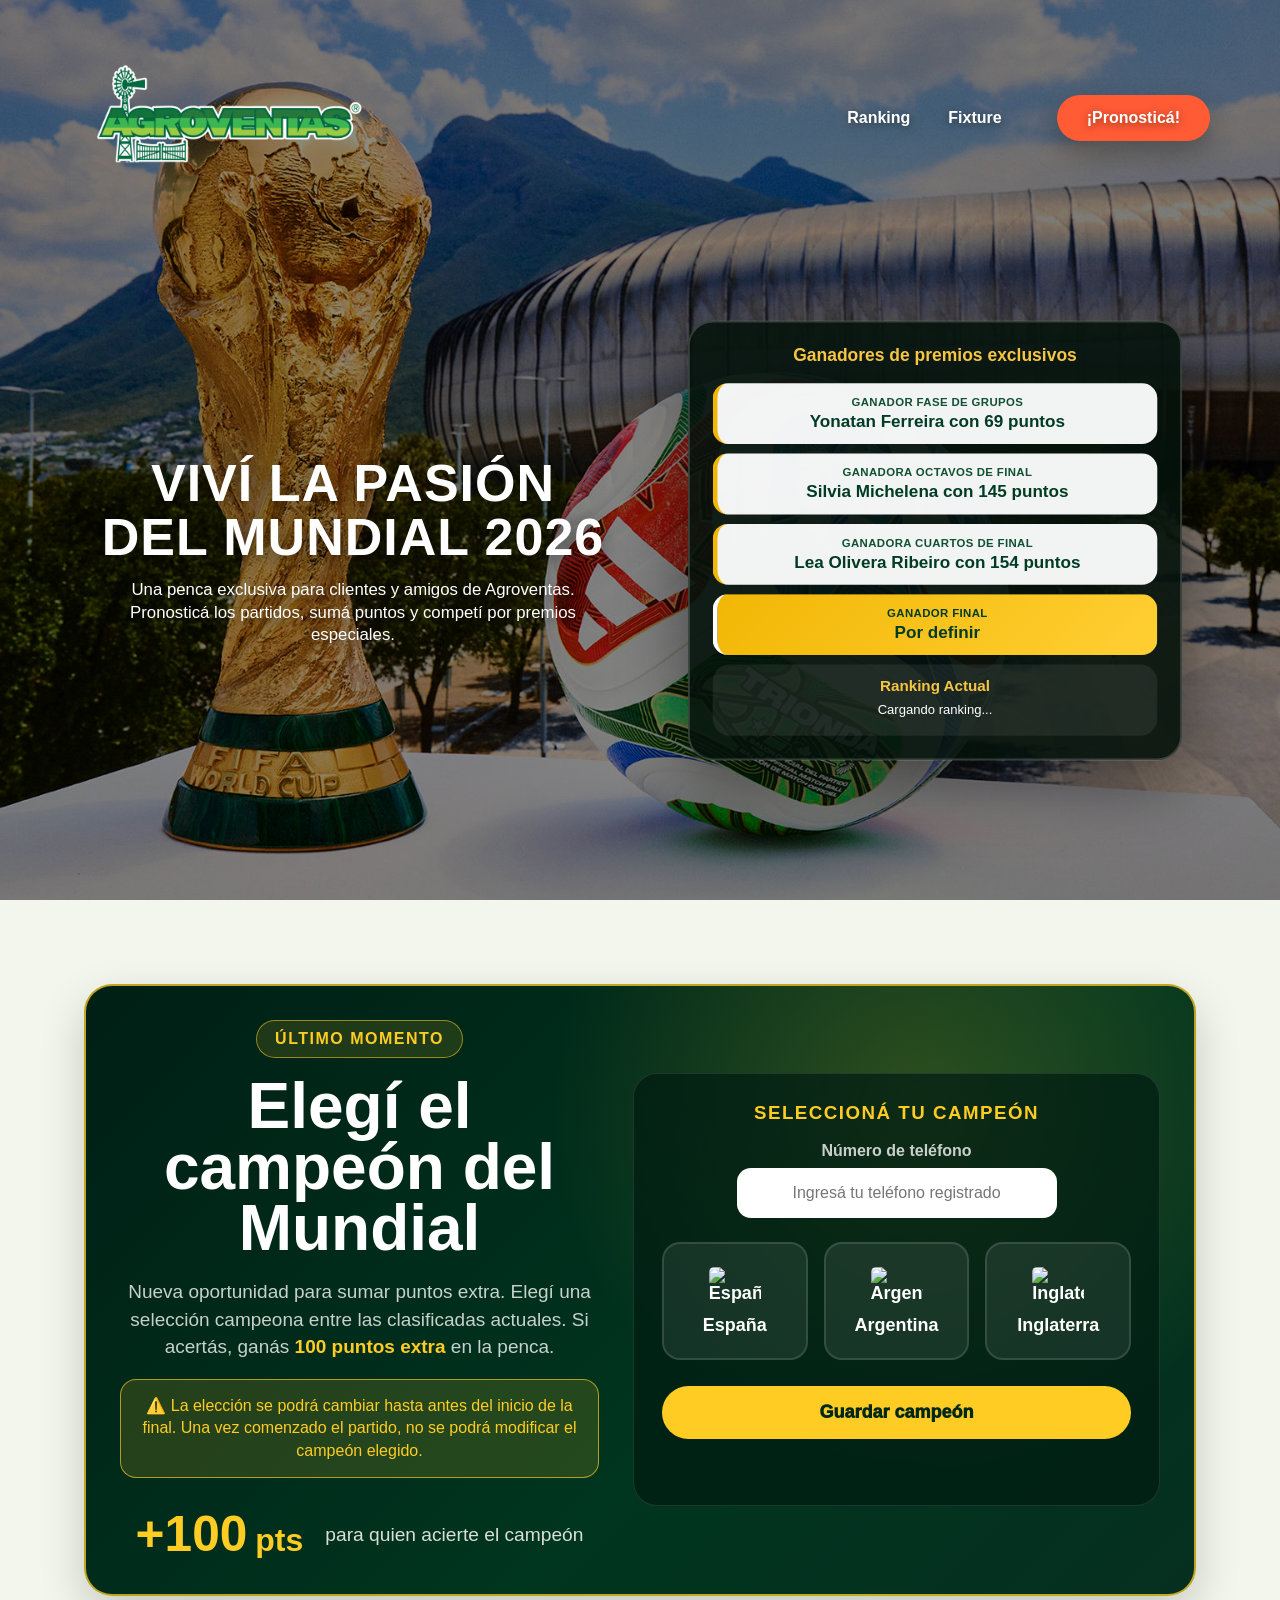
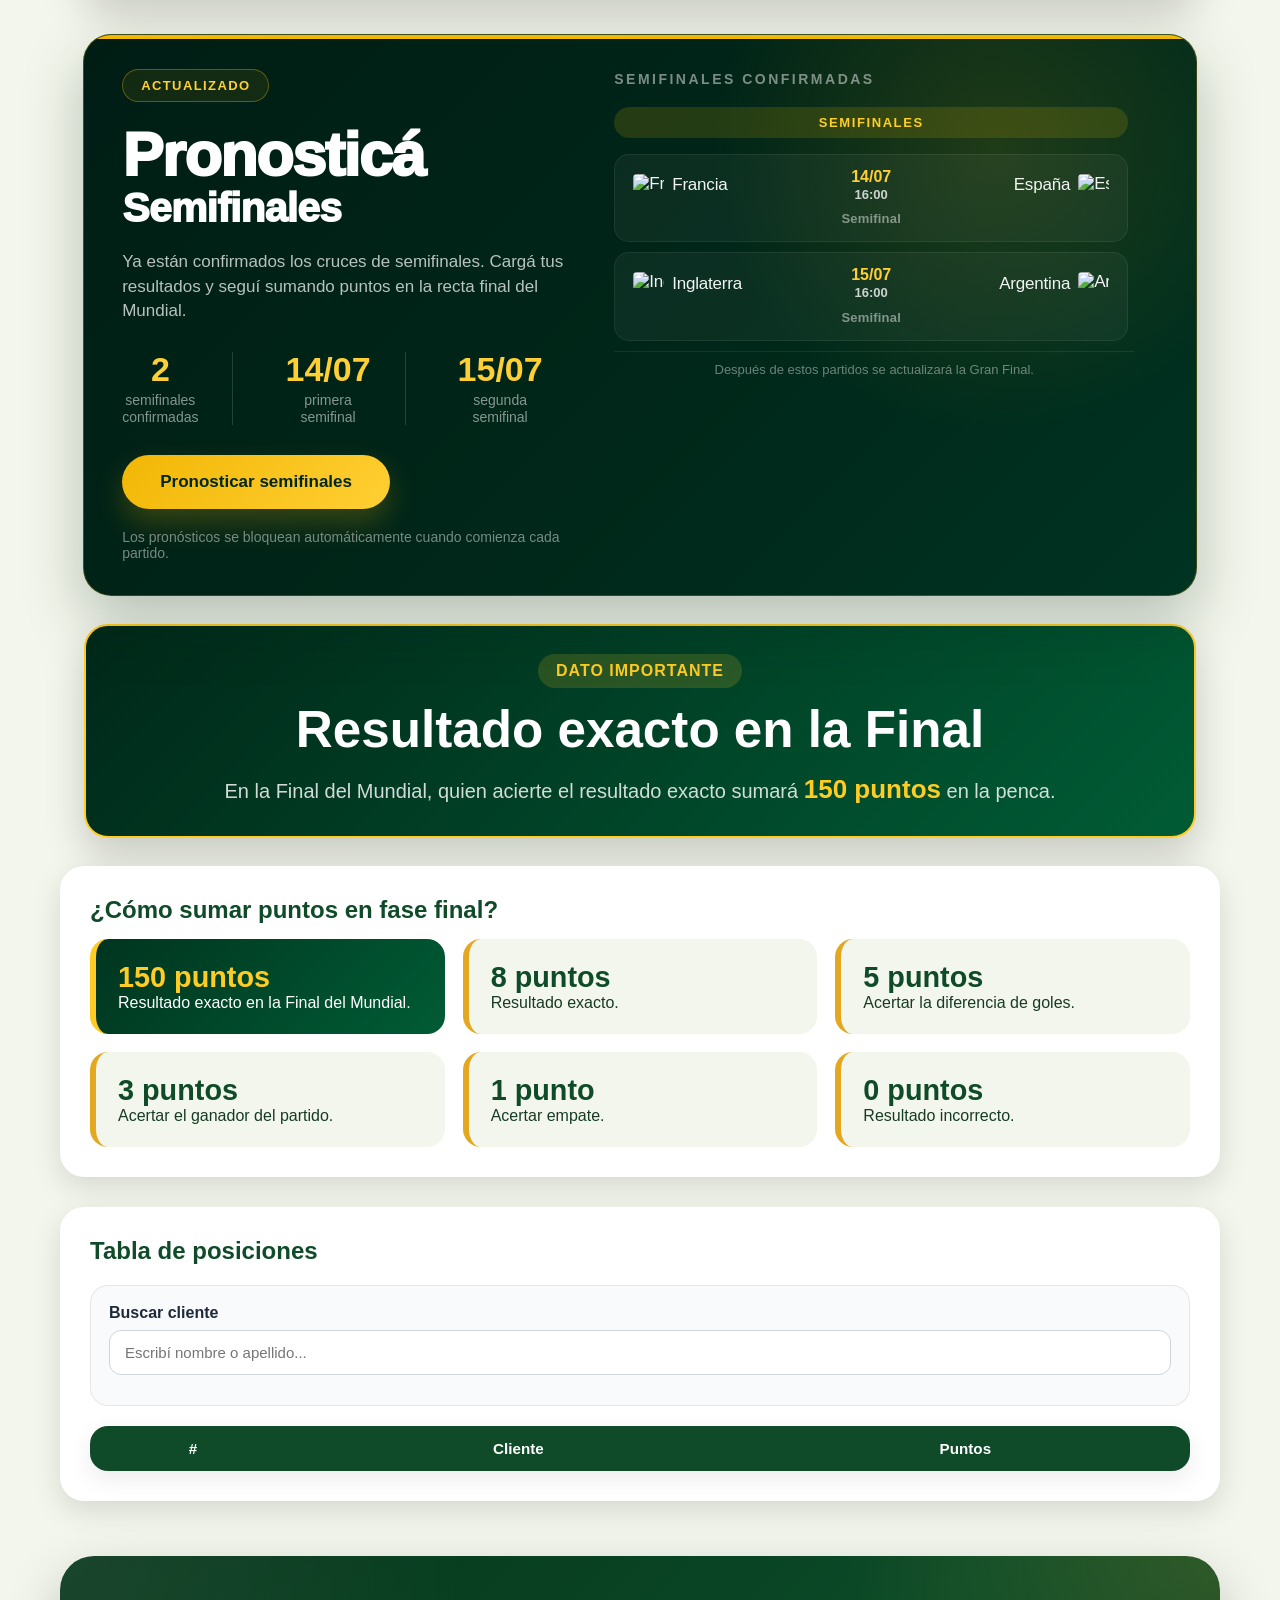
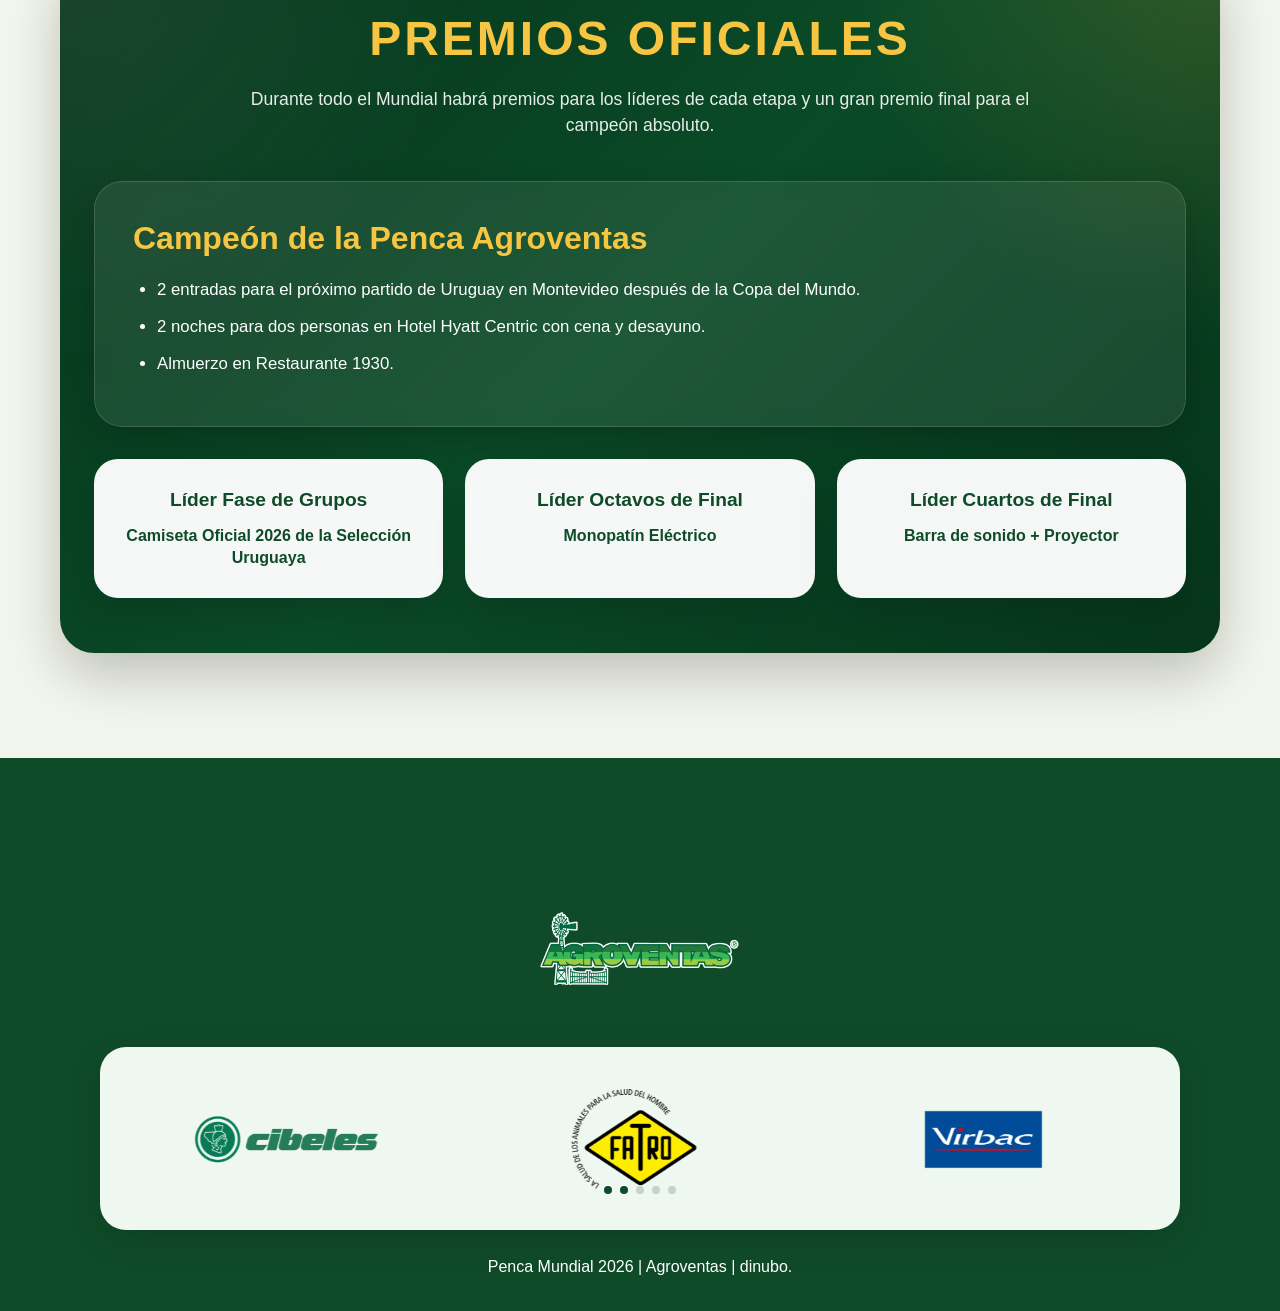
==== index.html @ f041f441 "150 resultado exacto final" ====
<!DOCTYPE html>
<html lang="es">
<head>
  <meta charset="UTF-8" />
  <meta name="viewport" content="width=device-width, initial-scale=1.0" />

  <title>Penca Mundial 2026 | Agroventas</title>

<link rel="stylesheet" href="styles.css?v=54" />

  <link
    rel="stylesheet"
    href="https://cdn.jsdelivr.net/npm/swiper@11/swiper-bundle.min.css"
  />
</head>

<body>

  <header class="header">

    <nav class="navbar">
      <img src="assets/logo.png" alt="Logo Agroventas" class="nav-logo">

      <button class="menu-icono" id="menuBtn" aria-label="Abrir menú">
        <span></span>
        <span></span>
        <span></span>
      </button>

   <ul class="nav-list" id="navList">
  <li><a href="#ranking">Ranking</a></li>
  <li><a href="fixture.html">Fixture</a></li>

  <li class="solo-mobile">
    <a href="fixture.html?filtro=semifinales">Pronosticá</a>
  </li>
</ul>

<a href="fixture.html?filtro=semifinales" class="btn-nav btn-nav-desktop">
  ¡Pronosticá!
</a>
    </nav>

    <section class="hero">

      <div class="hero-texto">

        <h1>Viví la pasión del Mundial 2026</h1>

        <p>
          Una penca exclusiva para clientes y amigos de Agroventas.
          Pronosticá los partidos, sumá puntos y competí por premios especiales.
        </p>

      </div>

      <div class="hero-visual">

        <div class="mockup-card premios-hero-card">

  <h3>Ganadores de premios exclusivos</h3>

  <div class="ganadores-lista">

    <div class="ganador-item">
      <span class="ganador-etapa">Ganador fase de grupos</span>
      <strong class="ganador-nombre">Yonatan Ferreira con 69 puntos</strong>
    </div>

    <div class="ganador-item">
      <span class="ganador-etapa">Ganadora octavos de final</span>
      <strong class="ganador-nombre">Silvia Michelena con 145 puntos</strong>
    </div>

    <div class="ganador-item">
      <span class="ganador-etapa">Ganadora cuartos de final</span>
      <strong class="ganador-nombre">Lea Olivera Ribeiro con 154 puntos</strong>
    </div>

    <div class="ganador-item ganador-final">
      <span class="ganador-etapa">GANADOR FINAL</span>
      <strong class="ganador-nombre">Por definir</strong>
    </div>




</div>
          <div class="mini-ranking">
            <h4>Ranking Actual</h4>

            <div id="rankingHero">
              <p>Cargando ranking...</p>
            </div>
          </div>

        </div>

      </div>

    </section>

  </header>

  <main>

<section class="aviso-campeon-mundial">

  <div class="campeon-card">

    <div class="campeon-info">

      <span class="campeon-tag">Último momento</span>

      <h2>Elegí el campeón del Mundial</h2>

      <p>
        Nueva oportunidad para sumar puntos extra. Elegí una selección campeona entre las clasificadas actuales.
        Si acertás, ganás <strong>100 puntos extra</strong> en la penca.
      </p>
        <div class="aviso-cierre-campeon">
         ⚠️ La elección se podrá cambiar hasta antes del inicio de la final.
        Una vez comenzado el partido, no se podrá modificar el campeón elegido.
        </div> 
      <div class="campeon-bonus">
  <div class="campeon-bonus-numero">
    <span class="bonus-valor">+100</span>
    <span class="bonus-unidad">pts</span>
  </div>

  <div class="campeon-bonus-texto">
    para quien acierte el campeón
  </div>
</div>

    </div>

    <div class="campeon-form-box">

      <h3>Seleccioná tu campeón</h3>

      <label for="campeonTelefono" class="campeon-label">
        Número de teléfono
      </label>

      <input
        type="text"
        id="campeonTelefono"
        class="campeon-input"
        placeholder="Ingresá tu teléfono registrado"
      >

   <div class="campeon-opciones">

  <label class="campeon-opcion">
    <input type="radio" name="campeonSeleccion" value="España">
    <span>
      <img src="https://flagcdn.com/w80/es.png" alt="España">
      España
    </span>
  </label>

  <label class="campeon-opcion">
    <input type="radio" name="campeonSeleccion" value="Argentina">
    <span>
      <img src="https://flagcdn.com/w80/ar.png" alt="Argentina">
      Argentina
    </span>
  </label>

  <label class="campeon-opcion">
    <input type="radio" name="campeonSeleccion" value="Inglaterra">
    <span>
      <img src="https://flagcdn.com/w80/gb-eng.png" alt="Inglaterra">
      Inglaterra
    </span>
  </label>

</div>

      <button id="guardarCampeon" class="btn-campeon">
        Guardar campeón
      </button>

      <p id="mensajeCampeon" class="mensaje-campeon"></p>

    </div>

  </div>

</section>

<section class="aviso-16avos aviso-eliminatoria-v3">

  <div class="aviso-v3-card">

    <div class="aviso-v3-left">

      <span class="aviso-v3-tag">Actualizado</span>

      <h2 class="titulo-16avos">
        <span class="titulo-pronostica">Pronosticá</span>
        <span class="titulo-fase">Semifinales</span>
      </h2>

      <p>
        Ya están confirmados los cruces de semifinales.
        Cargá tus resultados y seguí sumando puntos en la recta final del Mundial.
      </p>

      <div class="aviso-v3-stats stats-octavos">

        <div>
          <strong>2</strong>
          <span>semifinales confirmadas</span>
        </div>

        <div>
          <strong>14/07</strong>
          <span>primera semifinal</span>
        </div>

        <div>
          <strong>15/07</strong>
          <span>segunda semifinal</span>
        </div>

      </div>

      <div class="aviso-v3-accion">

        <a href="fixture.html?filtro=semifinales" class="btn-aviso-v3">
          Pronosticar semifinales
        </a>

        <span>
          Los pronósticos se bloquean automáticamente cuando comienza cada partido.
        </span>

      </div>

    </div>

    <div class="aviso-v3-right">

      <h3>Semifinales confirmadas</h3>

      <div class="v3-cruces">

        <div class="v3-separador-cruces">
          Semifinales
        </div>

        <div class="v3-cruce">

          <span>
            <img src="https://flagcdn.com/w40/fr.png" alt="Francia">
            Francia
          </span>

          <strong>
            14/07
            <small>16:00</small>
          </strong>

          <span class="v3-derecha">
            España
            <img src="https://flagcdn.com/w40/es.png" alt="España">
          </span>

          <small class="v3-sede">
            Semifinal
          </small>

        </div>

        <div class="v3-cruce">

          <span>
            <img src="https://flagcdn.com/w40/gb-eng.png" alt="Inglaterra">
            Inglaterra
          </span>

          <strong>
            15/07
            <small>16:00</small>
          </strong>

          <span class="v3-derecha">
            Argentina
            <img src="https://flagcdn.com/w40/ar.png" alt="Argentina">
          </span>

          <small class="v3-sede">
            Semifinal
          </small>

        </div>

      </div>

      <p class="v3-cruces-extra">
        Después de estos partidos se actualizará la Gran Final.
      </p>

    </div>

  </div>

</section>

<section class="aviso-final-150">

  <div class="aviso-final-150-card">

    <span>Dato importante</span>

    <h2>Resultado exacto en la Final</h2>

    <p>
      En la Final del Mundial, quien acierte el resultado exacto sumará
      <strong>150 puntos</strong> en la penca.
    </p>

  </div>

</section>

<section class="card reglas" id="puntos">

      <h2>¿Cómo sumar puntos en fase final?</h2>

      <div class="puntos-grid">

        <div class="punto-final-especial">
         <strong>150 puntos</strong>
         <p>Resultado exacto en la Final del Mundial.</p>
        </div>

        <div>
          <strong>8 puntos</strong>
          <p>Resultado exacto.</p>
        </div>

        <div>
          <strong>5 puntos</strong>
          <p>Acertar la diferencia de goles.</p>
        </div>

        <div>
          <strong>3 puntos</strong>
          <p>Acertar el ganador del partido.</p>
        </div>

        <div>
          <strong>1 punto</strong>
          <p>Acertar empate.</p>
        </div>

        <div>
          <strong>0 puntos</strong>
          <p>Resultado incorrecto.</p>
        </div>

      </div>

    </section>

    <section class="card" id="ranking">

      <h2>Tabla de posiciones</h2>

      <div class="buscador-ranking">

        <label for="buscadorClienteRanking">
          Buscar cliente
        </label>

        <input
          type="text"
          id="buscadorClienteRanking"
          placeholder="Escribí nombre o apellido..."
          autocomplete="off"
        />

        <div
          id="resultadoBuscadorRanking"
          class="resultado-busqueda-ranking"
        ></div>

      </div>

      <div class="tabla-scroll">

        <table>
          <thead>
            <tr>
              <th>#</th>
              <th>Cliente</th>
              <th>Puntos</th>
            </tr>
          </thead>

          <tbody id="tablaPosiciones"></tbody>
        </table>

      </div>

    </section>

    <section class="premios-section">

      <div class="premios-header">

        <span>PREMIOS OFICIALES</span>

        <p>
          Durante todo el Mundial habrá premios para los líderes de cada etapa
          y un gran premio final para el campeón absoluto.
        </p>

      </div>

      <div class="premio-principal">

        <h3>Campeón de la Penca Agroventas</h3>

        <ul>
          <li>
            2 entradas para el próximo partido de Uruguay en Montevideo después de la Copa del Mundo.
          </li>

          <li>
            2 noches para dos personas en Hotel Hyatt Centric con cena y desayuno.
          </li>

          <li>
            Almuerzo en Restaurante 1930.
          </li>
        </ul>

      </div>

      <div class="premios-grid">

        <div class="premio-card">
          <h4>Líder Fase de Grupos</h4>
          <p>Camiseta Oficial 2026 de la Selección Uruguaya</p>
        </div>

        <div class="premio-card">
          <h4>Líder Octavos de Final</h4>
          <p>Monopatín Eléctrico</p>
        </div>

        <div class="premio-card">
          <h4>Líder Cuartos de Final</h4>
          <p>Barra de sonido + Proyector</p>
        </div>

      </div>

    </section>

  </main>

  <footer>

    <img
      src="assets/logo.png"
      alt="Logo Agroventas"
      class="logo-footer"
    >

    <div class="sponsors-footer">

      <div class="swiper sponsorsSwiper">

        <div class="swiper-wrapper">

          <div class="swiper-slide">
            <img src="assets/calier.png" alt="Calier">
          </div>

          <div class="swiper-slide">
            <img src="assets/nuevo.cibeles.png" alt="Cibeles">
          </div>

          <div class="swiper-slide">
            <img src="assets/fatro.png" alt="Fatro">
          </div>

          <div class="swiper-slide">
            <img src="assets/virbac.png" alt="Virbac">
          </div>

          <div class="swiper-slide">
            <img src="assets/doralben.logo.png" alt="Doralben">
          </div>

        </div>

        <div class="swiper-pagination"></div>

      </div>

    </div>

    <p>
      Penca Mundial 2026 | Agroventas | dinubo.
    </p>

  </footer>

  <script>
    const menuBtn = document.getElementById("menuBtn");
    const navList = document.getElementById("navList");

    if (menuBtn && navList) {
      menuBtn.addEventListener("click", () => {
        navList.classList.toggle("activo");
      });

      navList.querySelectorAll("a").forEach((link) => {
        link.addEventListener("click", () => {
          navList.classList.remove("activo");
        });
      });
    }
  </script>

 <script type="module" src="./campeon.js?v=4"></script>

  <script type="module" src="./index.js?v=46"></script>

  <script>
    document.addEventListener("DOMContentLoaded", () => {
      const inputBuscador = document.getElementById("buscadorClienteRanking");
      const resultadoBusqueda = document.getElementById("resultadoBuscadorRanking");
      const tablaPosiciones = document.getElementById("tablaPosiciones");

      if (!inputBuscador || !resultadoBusqueda || !tablaPosiciones) return;

      function normalizarTexto(texto) {
        return texto
          .toString()
          .toLowerCase()
          .normalize("NFD")
          .replace(/[\u0300-\u036f]/g, "")
          .trim();
      }

      function obtenerClientesDesdeTabla() {
        const filas = tablaPosiciones.querySelectorAll("tr");

        return Array.from(filas)
          .map((fila) => {
            const celdas = fila.querySelectorAll("td");

            return {
              posicion: celdas[0]?.textContent.trim() || "",
              nombre: celdas[1]?.textContent.trim() || "",
              puntos: celdas[2]?.textContent.trim() || "0"
            };
          })
          .filter((cliente) => cliente.nombre !== "");
      }

      function buscarCliente() {
        const textoBuscado = normalizarTexto(inputBuscador.value);

        resultadoBusqueda.innerHTML = "";

        if (textoBuscado.length < 2) {
          return;
        }

        const clientes = obtenerClientesDesdeTabla();

        const resultados = clientes.filter((cliente) =>
          normalizarTexto(cliente.nombre).includes(textoBuscado)
        );

        if (resultados.length === 0) {
          resultadoBusqueda.innerHTML = `
            <p>No se encontró ningún cliente con ese nombre.</p>
          `;
          return;
        }

        resultadoBusqueda.innerHTML = resultados
          .slice(0, 6)
          .map((cliente) => `
            <div class="cliente-buscado-card">
              <div>
                <strong>${cliente.nombre}</strong>
                <span>Posición #${cliente.posicion}</span>
              </div>

              <div class="cliente-buscado-puntos">
                ${cliente.puntos} pts
              </div>
            </div>
          `)
          .join("");
      }

      inputBuscador.addEventListener("input", buscarCliente);

      const observadorTabla = new MutationObserver(() => {
        if (inputBuscador.value.trim() !== "") {
          buscarCliente();
        }
      });

      observadorTabla.observe(tablaPosiciones, {
        childList: true,
        subtree: true
      });
    });
  </script>

  <script src="https://cdn.jsdelivr.net/npm/swiper@11/swiper-bundle.min.js"></script>

  <script>
    new Swiper(".sponsorsSwiper", {
      loop: true,

      autoplay: {
        delay: 2500,
        disableOnInteraction: false,
      },

      pagination: {
        el: ".swiper-pagination",
        clickable: true,
      },

      breakpoints: {
        0: {
          slidesPerView: 1,
        },

        768: {
          slidesPerView: 3,
        }
      }
    });
  </script>

</body>
</html>
---- styles.css ----
* {
  margin: 0;
  padding: 0;
  box-sizing: border-box;
}

html {
  scroll-behavior: smooth;
}

body {
  font-family: Arial, sans-serif;
  background: #f3f6ec;
  color: #173b25;
}

.header {
  min-height: 100vh;
  background:
    linear-gradient(rgba(6, 45, 24, 0.82), rgba(6, 45, 24, 0.82)),
    url("https://images.unsplash.com/photo-1518091043644-c1d4457512c6?auto=format&fit=crop&w=1600&q=80");
  background-size: cover;
  background-position: center;
  color: white;
}

.navbar {
  width: 90%;
  max-width: 1200px;
  margin: auto;
  padding: 25px 0;
  display: flex;
  justify-content: space-between;
  align-items: center;
}

.nav-logo {
  width: 210px;
  background: white;
  padding: 10px 18px;
  border-radius: 16px;
}

.navbar ul {
  display: flex;
  gap: 25px;
  list-style: none;
}

.navbar a {
  color: white;
  text-decoration: none;
  font-weight: bold;
}

.navbar a:hover {
  color: #e3a81f;
}

.hero {
  min-height: 75vh;
  display: flex;
  align-items: center;
  justify-content: center;
  text-align: center;
  padding: 30px;
}

.hero-content {
  max-width: 850px;
}

.etiqueta {
  background: #e3a81f;
  color: #173b25;
  padding: 10px 22px;
  border-radius: 30px;
  font-weight: bold;
  display: inline-block;
  margin-bottom: 25px;
}

.hero h1 {
  font-size: 3.8rem;
  line-height: 1.1;
  margin-bottom: 20px;
}

.hero p {
  font-size: 1.3rem;
  margin-bottom: 35px;
}

.btn-principal,
.btn-secundario,
form button {
  background: #e3a81f;
  color: #173b25;
  border: none;
  padding: 15px 34px;
  border-radius: 35px;
  font-size: 1rem;
  font-weight: bold;
  cursor: pointer;
  text-decoration: none;
  transition: 0.3s;
}

.btn-principal:hover,
.btn-secundario:hover,
form button:hover {
  background: #f6c542;
  transform: translateY(-2px);
}

main {
  max-width: 1200px;
  margin: auto;
  padding: 50px 20px;
}

.info-grid {
  display: grid;
  grid-template-columns: repeat(3, 1fr);
  gap: 25px;
  margin-top: -110px;
  margin-bottom: 35px;
  position: relative;
  z-index: 2;
}

.info-grid article,
.card {
  background: white;
  border-radius: 24px;
  padding: 30px;
  box-shadow: 0 10px 30px rgba(0,0,0,0.12);
}

.info-grid h3,
.card h2 {
  color: #0f4b29;
  margin-bottom: 15px;
}

.card {
  margin-bottom: 30px;
}

.formulario {
  display: grid;
  grid-template-columns: repeat(2, 1fr);
  gap: 20px;
}

input,
select {
  width: 100%;
  padding: 16px;
  border: 1px solid #cbd7c2;
  border-radius: 14px;
  font-size: 1rem;
}

.cliente-fijo {
  background: white;
  color: #173b25;
  font-weight: normal;
}

.formulario button {
  grid-column: span 2;
}

.puntos-grid {
  display: grid;
  grid-template-columns: repeat(3, 1fr);
  gap: 18px;
}

.puntos-grid div {
  background: #f3f6ec;
  border-left: 6px solid #e3a81f;
  padding: 22px;
  border-radius: 18px;
}

.puntos-grid strong {
  font-size: 1.8rem;
  color: #0f4b29;
}

.aviso {
  margin-bottom: 15px;
  color: #5b6d58;
}

#participanteActivo {
  margin-bottom: 25px;
}

.fixture {
  display: grid;
  gap: 18px;
  margin-bottom: 25px;
}

.partido {
  display: grid;
  grid-template-columns: 1fr 90px 40px 90px 1fr;
  align-items: center;
  gap: 12px;
  background: #f8faf4;
  padding: 20px;
  border-radius: 18px;
  border: 1px solid #dce6d6;
}

.fecha {
  grid-column: 1 / -1;
  font-size: 0.9rem;
  font-weight: bold;
  color: #61705c;
}

.equipo-local {
  text-align: right;
  font-weight: bold;
}

.equipo-visitante {
  text-align: left;
  font-weight: bold;
}

.vs {
  text-align: center;
  font-weight: bold;
  color: #e3a81f;
}

.partido input {
  text-align: center;
}

table {
  width: 100%;
  border-collapse: collapse;
}

th {
  background: #0f4b29;
  color: white;
  padding: 16px;
}

td {
  padding: 16px;
  text-align: center;
  border-bottom: 1px solid #e1e8dc;
}

tbody tr:nth-child(even) {
  background: #f8faf4;
}

.premio {
  background: linear-gradient(135deg, #0f4b29, #236b3b);
  color: white;
  text-align: center;
  padding: 45px;
  border-radius: 28px;
  margin-bottom: 35px;
}

.premio h2 {
  font-size: 2rem;
  margin-bottom: 12px;
}

footer {
  background: #0f4b29;
  color: white;
  text-align: center;
  padding: 35px 20px;
}

.logo-footer {
  width: 240px;
  max-width: 90%;
  background: transparent;
  padding: 0;
  border-radius: 0;
  margin-bottom: 15px;

  filter:
    drop-shadow(0 0 6px rgba(255,255,255,0.9))
    drop-shadow(0 0 18px rgba(255,255,255,0.6));
}

@media (max-width: 850px) {
  .navbar {
    flex-direction: column;
    gap: 20px;
  }

  .navbar ul {
    flex-wrap: wrap;
    justify-content: center;
  }

  .hero h1 {
    font-size: 2.4rem;
  }

  .info-grid,
  .puntos-grid,
  .formulario {
    grid-template-columns: 1fr;
  }

  .formulario button {
    grid-column: span 1;
  }

  .info-grid {
    margin-top: -60px;
  }

  .partido {
    grid-template-columns: 1fr;
    text-align: center;
  }

  .equipo-local,
  .equipo-visitante {
    text-align: center;
  }
}

.header {
  min-height: 100vh;
  background:
    linear-gradient(rgba(5, 35, 25, 0.82), rgba(5, 35, 25, 0.82)),
    url("https://images.unsplash.com/photo-1574629810360-7efbbe195018?auto=format&fit=crop&w=1600&q=80");
  background-size: cover;
  background-position: center;
  color: white;
  overflow: hidden;
}

.navbar {
  width: 92%;
  max-width: 1300px;
  margin: auto;
  padding: 28px 0;
  display: flex;
  align-items: center;
  justify-content: space-between;
}

.nav-logo {
  width: 240px;
  background: transparent;
  padding: 0;
  border-radius: 0;
  filter:
    drop-shadow(0 0 6px rgba(255,255,255,0.9))
    drop-shadow(0 0 18px rgba(255,255,255,0.6));
}

.navbar ul {
  display: flex;
  gap: 28px;
  list-style: none;
}

.navbar a {
  color: white;
  text-decoration: none;
  font-weight: bold;
}

.btn-nav {
  background: #ff5b35;
  padding: 16px 28px;
  border-radius: 35px;
}

.hero {
  width: 92%;
  max-width: 1300px;
  margin: auto;
  min-height: 78vh;
  display: grid;
  grid-template-columns: 1fr 1fr;
  align-items: center;
  gap: 45px;
}

.hero-texto h1 {
  font-size: 4rem;
  line-height: 1.05;
  text-transform: uppercase;
  margin: 25px 0;
}

.hero-texto p {
  font-size: 1.35rem;
  max-width: 650px;
  line-height: 1.5;
}

.paises {
  font-weight: bold;
  font-size: 1.1rem;
}

.hero-botones {
  display: flex;
  gap: 20px;
  margin-top: 35px;
}

.btn-whatsapp {
  background: #20c463;
  color: white;
  padding: 15px 34px;
  border-radius: 35px;
  text-decoration: none;
  font-weight: bold;
}

.hero-visual {
  position: relative;
  display: flex;
  justify-content: center;
  align-items: center;
}

.mockup-card {
  width: 520px;
  max-width: 100%;
  background: rgba(10, 20, 15, 0.88);
  border: 2px solid rgba(255,255,255,0.2);
  border-radius: 28px;
  padding: 28px;
  box-shadow: 0 25px 60px rgba(0,0,0,0.45);
  animation: flotar 4s ease-in-out infinite;
}

.mockup-card h3 {
  color: #f6c542;
  margin-bottom: 20px;
  text-align: center;
}

.mini-partido {
  background: white;
  color: #173b25;
  padding: 16px;
  border-radius: 18px;
  margin-bottom: 14px;
  display: flex;
  justify-content: space-between;
  align-items: center;
}

.mini-ranking {
  margin-top: 20px;
  background: rgba(255,255,255,0.08);
  padding: 18px;
  border-radius: 18px;
}

.mini-ranking h4 {
  color: #f6c542;
  margin-bottom: 10px;
}

.vaca-futbol {
  position: absolute;
  right: -90px;
  bottom: 40px;

  display: flex;
  align-items: end;
  gap: 15px;

  animation: vacaMovimiento 5s ease-in-out infinite;

  z-index: 5;
}

.vaca-img {
  width: 170px;
  height: 170px;
  object-fit: cover;
  border-radius: 50%;
  border: 5px solid white;
  box-shadow: 0 15px 35px rgba(0,0,0,0.35);
}

.pelota {
  font-size: 3rem;
  animation: pelotaMovimiento 2.2s ease-in-out infinite;
}

@keyframes flotar {
  0%, 100% {
    transform: translateY(0);
  }

  50% {
    transform: translateY(-18px);
  }
}

@keyframes vacaMovimiento {
  0%, 100% {
    transform: translateX(0);
  }

  50% {
    transform: translateX(-18px);
  }
}

@keyframes pelotaMovimiento {
  0% {
    transform: translateY(0) rotate(0deg);
  }

  50% {
    transform: translateY(-28px) rotate(180deg);
  }

  100% {
    transform: translateY(0) rotate(360deg);
  }
}

@media (max-width: 900px) {
  .navbar {
    flex-direction: column;
    gap: 18px;
  }

  .navbar ul {
    flex-wrap: wrap;
    justify-content: center;
  }

  .btn-nav {
    display: none;
  }

  .hero {
    grid-template-columns: 1fr;
    text-align: center;
    padding-bottom: 80px;
  }

  .hero-texto h1 {
    font-size: 2.7rem;
  }

  .hero-botones {
    justify-content: center;
    flex-wrap: wrap;
  }

  .vaca-futbol {
  position: absolute;
  right: -10px;
  bottom: 40px;

  display: flex;
  align-items: end;
  gap: 15px;

  animation: vacaMovimiento 5s ease-in-out infinite;

  z-index: 5;
}
}

input:focus,
select:focus {
  outline: none;
  border-color: #e3a81f;

  box-shadow:
    0 0 0 4px rgba(227,168,31,0.15);
}
.equipo {
  display: flex;
  flex-direction: column;
  align-items: center;
  gap: 8px;
  font-size: 1rem;
}

.bandera {
  font-size: 2.7rem;
  line-height: 1;
}

.grupo-partido {
  grid-column: 1 / -1;
  text-align: right;
  font-size: 0.85rem;
  font-weight: bold;
  color: #0f4b29;
  border-top: 2px solid #e3a81f;
  padding-top: 10px;
}

.partido {
  border-left: none;
  border-bottom: 4px solid #e3a81f;
}

@media (max-width: 850px) {
  .grupo-partido {
    text-align: center;
  }

  .bandera {
    font-size: 3rem;
  }
}
.bandera-img {
  width: 70px;
  height: 48px;
  object-fit: cover;
  border-radius: 10px;
  box-shadow: 0 6px 14px rgba(0,0,0,0.18);
  background: white;
}

.mini-bandera {
  width: 28px;
  height: 20px;
  object-fit: cover;
  border-radius: 4px;
  margin-right: 6px;
  vertical-align: middle;
}
.mini-fecha {
  color: rgba(255,255,255,0.7);
  font-size: 0.9rem;
  margin-top: -6px;
  margin-bottom: 14px;
  text-align: center;
}

.mini-partido strong {
  color: #f6c542;
  font-size: 1.1rem;
}

.body-login {
  min-height: 100vh;

  display: flex;
  justify-content: center;
  align-items: flex-start;

  padding-top: 40px;

  background:
    linear-gradient(rgba(0,0,0,0.45),
    rgba(0,0,0,0.45)),
    url("assets/copaypelota.webp");

  background-size: cover;
  background-position: center;

  overflow-x: hidden;
}

.login-container {
  width: 100%;
  max-width: 520px;

  display: flex;
  flex-direction: column;
  align-items: center;

  gap: 20px;
}

.login-logo {
  width: 240px;

  margin-bottom: 10px;

  filter:
    drop-shadow(0 0 8px rgba(255,255,255,0.95))
    drop-shadow(0 0 20px rgba(255,255,255,0.75));
}

.login-box {
  width: 100%;

  background: rgba(255,255,255,0.96);

  padding: 40px;

  border-radius: 28px;

  box-shadow: 0 20px 50px rgba(0,0,0,0.25);

  backdrop-filter: blur(10px);
}

.login-box h1 {
  color: #0f4b29;

  margin-bottom: 25px;

  text-align: center;
}

.login-box form {
  display: flex;
  flex-direction: column;
  gap: 18px;
}

.login-box input {
  padding: 16px;

  border-radius: 14px;

  border:
    1px solid #cfd8c7;

  font-size: 1rem;
}

.login-box button {
  background: #e3a81f;

  color: #082d17;

  border: none;

  padding: 16px;

  border-radius: 14px;

  font-size: 1rem;
  font-weight: bold;

  cursor: pointer;

  transition: 0.3s;
}

.login-box button:hover {
  background: #f6c542;

  transform: translateY(-2px);
}

.login-link {
  margin-top: 20px;

  text-align: center;
}

.login-link a {
  color: #0f4b29;
  font-weight: bold;
}

.login-logo {
  width: 220px;

  display: block;

  margin: 0 auto 25px;

  filter:
    drop-shadow(0 0 12px rgba(255,255,255,0.9))
    drop-shadow(0 0 24px rgba(255,255,255,0.7));
}
.app-header {
  background-image:
    linear-gradient(
      rgba(0,0,0,0.55),
      rgba(0,0,0,0.55)
    ),
    url("assets/copa.mundo.jpg");

  background-size: cover;
  background-position: center 35%;
  background-repeat: no-repeat;

  background-color: #0f4b29;

  padding: 36px 50px;
  min-height: 240px;

  display: flex;
  justify-content: space-between;
  align-items: flex-start;

  border-bottom-left-radius: 28px;
  border-bottom-right-radius: 28px;

  box-shadow: 0 10px 30px rgba(0,0,0,0.18);
}

.app-logo {
  width: 180px;
}

.app-header nav {
  display: flex;
  gap: 20px;
}

.app-header nav a {
  color: white;
  font-weight: bold;
  text-decoration: none;
}

.app-main {
  max-width: 1200px;
  margin: auto;
  padding: 40px 20px;
}

.fixture-card {
  overflow: hidden;
}

.fixture-top {
  display: flex;
  justify-content: space-between;
  align-items: center;
  gap: 25px;
  margin-bottom: 25px;
}

.filtros-fixture {
  display: flex;
  gap: 12px;
  overflow-x: auto;
  padding: 10px 0 18px;
  margin-bottom: 8px;
  scrollbar-width: thin;
}

.filtro-btn {
  flex: 0 0 auto;
  border: 2px solid #0f4b29;
  background: white;
  color: #0f4b29;
  padding: 10px 18px;
  border-radius: 999px;
  font-weight: bold;
  cursor: pointer;
  transition: 0.3s;
}

.filtro-btn:hover,
.filtro-btn.activo {
  background: #0f4b29;
  color: white;
}

.contador-partidos {
  color: #5b6d58;
  font-weight: bold;
  margin-bottom: 18px;
}

@media (max-width: 850px) {
  .app-header {
    padding: 16px;
    flex-direction: column;
    gap: 14px;
  }

 .app-logo {
  width: 160px;
}

@media (max-width: 768px) {

  .app-logo {
    width: 170px;

    max-width: 85%;

    margin-top: 12px;

    filter:
      drop-shadow(0 4px 12px rgba(0,0,0,0.45));
  }

}

  .app-header nav {
    width: 100%;
    justify-content: center;
    flex-wrap: wrap;
    gap: 14px;
  }

  .app-main {
    padding: 25px 12px;
  }

  .card,
  .fixture-card {
    padding: 22px 16px;
    border-radius: 22px;
  }

  .fixture-top {
    flex-direction: column;
    align-items: stretch;
  }

  .fixture-top h1 {
    font-size: 1.8rem;
  }

  .fixture-top .btn-secundario {
    width: 100%;
    text-align: center;
  }

  .filtros-fixture {
    gap: 10px;
    padding-bottom: 14px;
  }

  .filtro-btn {
    padding: 9px 15px;
    font-size: 0.9rem;
  }

  .partido {
    padding: 18px 14px;
  }

  .bandera-img {
    width: 62px;
    height: 42px;
  }

  .grupo-partido {
    font-size: 0.8rem;
  }
}
/* AJUSTE PORTADA DESKTOP */
.header {
  min-height: 100vh;
}

.navbar {
  padding: 18px 0;
}

.nav-logo {
  width: 210px;
}

.hero {
  min-height: calc(100vh - 120px);
  align-items: center;
  padding-top: 0;
  padding-bottom: 40px;
}

.hero-texto h1 {
  font-size: 3.5rem;
  margin: 18px 0;
}

.hero-texto p {
  font-size: 1.2rem;
  margin-bottom: 25px;
}

.mockup-card {
  transform: scale(0.95);
}

/* AJUSTE MOBILE */
@media (max-width: 850px) {
  .header {
    min-height: auto;
  }

  .navbar {
     width: 100%;
     display: flex;
     justify-content: space-between;
     align-items: flex-start;
     padding: 18px 60px 0;
     position: relative;
     z-index: 2;
}  

  .nav-logo {
  width: 260px;
  filter: drop-shadow(0 0 14px rgba(255,255,255,0.9));
  margin-top: -10px;
}

  .navbar ul {
    gap: 14px;
    font-size: 0.9rem;
  }

  .hero {
  width: 100%;
  min-height: calc(100vh - 80px);
  display: flex;
  justify-content: space-between;
  align-items: center;
  padding: 10px 70px 30px;
  gap: 50px;
  position: relative;
  z-index: 2;
}

  .hero-texto h1 {
    font-size: 2.2rem;
    line-height: 1.1;
    margin: 12px 0;
  }

  .hero-texto p {
    font-size: 1rem;
    line-height: 1.4;
    margin-bottom: 18px;
  }

  .hero-botones {
    margin-top: 20px;
    gap: 12px;
  }

  .btn-principal,
  .btn-whatsapp {
    padding: 12px 22px;
    font-size: 0.9rem;
  }

  .mockup-card {
    width: 100%;
    transform: scale(1);
    padding: 20px;
  }

  .mockup-card h3 {
    font-size: 1.1rem;
  }

  .mini-partido {
    padding: 12px;
    font-size: 0.9rem;
  }

  .mini-fecha {
    font-size: 0.8rem;
  }

  .vaca-futbol {
    margin-top: 15px;
  }

  .vaca-img {
    width: 130px;
    height: 130px;
  }

  .pelota {
    font-size: 2.3rem;
  }

  .info-grid {
    margin-top: -25px;
  }
}
.hero-texto {
  margin-top: -70px;
}
.mockup-card {
  margin-top: -50px;
}
@media (max-width: 850px) {

  .navbar {
    padding: 15px 20px 0;
    align-items: center;
  }

  .nav-logo {
    width: 180px;
    margin-top: 0;
  }

  .hero {
    padding: 10px 20px 40px;
    flex-direction: column;
    justify-content: center;
    gap: 25px;
  }

  .hero-texto {
    margin-top: 0;
    text-align: center;
  }

  .hero-texto h1 {
    font-size: 2.5rem;
  }

  .mockup-card {
    margin-top: 0;
    width: 100%;
  }

  .navbar ul {
    gap: 14px;
    font-size: 0.9rem;
  }
}
/* ============================= */
/* AJUSTE FINAL PORTADA AGROVENTAS */
/* ============================= */

.header .navbar {
  width: 100% !important;
  max-width: none !important;
  padding: 18px 70px 0 !important;
  margin: 0 !important;
  align-items: flex-start !important;
}

.header .nav-logo {
  width: 280px !important;
  margin-top: -8px !important;
  background: transparent !important;
  padding: 0 !important;
  border-radius: 0 !important;
  filter:
    drop-shadow(0 0 10px rgba(255,255,255,0.95))
    drop-shadow(0 0 22px rgba(255,255,255,0.65)) !important;
}

.header .hero {
  width: 100% !important;
  max-width: none !important;
  min-height: calc(100vh - 90px) !important;
  padding: 0 80px 25px !important;
  margin: 0 !important;
  align-items: center !important;
  gap: 55px !important;
}

.header .hero-texto {
  margin-top: -95px !important;
}

.header .hero-visual {
  margin-top: -75px !important;
}

.header .mockup-card {
  margin-top: 0 !important;
}

.header .hero-texto h1 {
  font-size: 3.7rem !important;
  line-height: 1.05 !important;
  margin-bottom: 18px !important;
}

.header .hero-texto p {
  font-size: 1.2rem !important;
  margin-bottom: 22px !important;
}

.header .hero-botones {
  margin-top: 24px !important;
}

/* MOBILE */
@media (max-width: 850px) {
  .header .navbar {
    padding: 14px 18px 0 !important;
    flex-direction: column !important;
    align-items: center !important;
    gap: 12px !important;
  }

  .header .nav-logo {
    width: 190px !important;
    margin-top: 0 !important;
  }

  .header .hero {
    min-height: auto !important;
    padding: 15px 16px 45px !important;
    flex-direction: column !important;
    gap: 25px !important;
  }

  .header .hero-texto {
    margin-top: 0 !important;
    text-align: center !important;
  }

  .header .hero-visual {
    margin-top: 0 !important;
  }

  .header .hero-texto h1 {
    font-size: 2.35rem !important;
  }

  .header .hero-texto p {
    font-size: 1rem !important;
  }

  .header .mockup-card {
    width: 100% !important;
    padding: 20px !important;
  }
}
/* ========================================= */
/* PORTADA FINAL AGROVENTAS - HERO PREMIUM */
/* ========================================= */

.header {
  min-height: 100vh !important;
  background: url("assets/copaypelota.webp") !important;
  background-size: cover !important;
  background-position: center !important;
  overflow: hidden !important;
}

/* NAV GENERAL */
.header .navbar {
  width: 100% !important;
  max-width: none !important;

  display: grid !important;
  grid-template-columns: 1fr auto auto !important;
  align-items: center !important;

  padding: 35px 80px 0 !important;
  margin: 0 !important;

  transform: translateY(-140px) !important;

  position: relative !important;
  z-index: 20 !important;
}

/* LOGO */
.header .nav-logo {
  width: 420px !important;
  max-width: 100% !important;

  background: transparent !important;
  padding: 0 !important;
  border-radius: 0 !important;
  margin: 0 !important;

  transform: translateY(-10px) !important;

  filter:
    drop-shadow(0 0 8px rgba(255,255,255,0.95))
    drop-shadow(0 0 20px rgba(255,255,255,0.75)) !important;
}

/* MENU */
.header .navbar ul {
  display: flex !important;
  gap: 45px !important;
  list-style: none !important;

  margin: 0 70px 0 0 !important;
  padding: 0 !important;

  transform: translateY(-10px) !important;
}

.header .navbar ul li a,
.header .navbar a {
  color: #ffffff !important;
  text-decoration: none !important;
  font-size: 1.15rem !important;
  font-weight: 800 !important;
  text-shadow: 0 2px 8px rgba(0,0,0,0.45) !important;
}

.header .navbar ul li a:hover {
  color: #f6c542 !important;
}

/* BOTÓN PARTICIPÁ */
.header .btn-nav {
  background: #ff5b35 !important;
  color: #ffffff !important;

  padding: 18px 38px !important;
  border-radius: 999px !important;

  font-size: 1.15rem !important;
  font-weight: 800 !important;
  text-decoration: none !important;

  transform: translateY(-10px) !important;

  box-shadow: 0 12px 28px rgba(0,0,0,0.28) !important;
}

/* BOTÓN PARTICIPÁ */
.header .btn-nav {
  background: #ff5b35 !important;
  color: #ffffff !important;

  padding: 18px 38px !important;
  border-radius: 999px !important;

  font-size: 1.15rem !important;
  font-weight: 800 !important;
  text-decoration: none !important;

  box-shadow: 0 12px 28px rgba(0,0,0,0.28) !important;
}

/* HERO */
.header .hero {
  width: 100% !important;
  max-width: none !important;

  min-height: calc(100vh - 120px) !important;

  display: grid !important;
  grid-template-columns: 1fr 1fr !important;
  align-items: center !important;

  padding: 0 90px 25px !important;
  margin: -75px 0 0 0 !important;

  gap: 70px !important;
  position: relative !important;
  z-index: 2 !important;
}

/* TEXTO IZQUIERDA */
.header .hero-texto {
  max-width: 720px !important;
  text-align: center !important;
  margin: 0 0 0 40px !important;
  transform: translateY(-45px) !important;
}

.header .hero-texto h1 {
  font-size: 4.25rem !important;
  line-height: 1.08 !important;
  letter-spacing: 1px !important;
  margin: 0 0 24px !important;

  color: #ffffff !important;
  text-transform: uppercase !important;
  text-shadow: 0 4px 18px rgba(0,0,0,0.45) !important;
}

.header .hero-texto p {
  font-size: 1.25rem !important;
  line-height: 1.45 !important;
  max-width: 690px !important;

  color: #ffffff !important;
  margin: 0 auto 30px !important;
  text-shadow: 0 3px 12px rgba(0,0,0,0.45) !important;
}

.header .hero-botones {
  display: flex !important;
  justify-content: center !important;
  gap: 28px !important;
  margin-top: 22px !important;
}

.header .btn-principal,
.header .btn-whatsapp {
  min-width: 210px !important;
  padding: 16px 28px !important;
  border-radius: 999px !important;

  font-size: 1rem !important;
  font-weight: 800 !important;
  text-align: center !important;
}

/* MOCKUP DERECHA */
.header .hero-visual {
  position: relative !important;
  display: flex !important;
  justify-content: center !important;
  align-items: center !important;

  margin-top: 0 !important;
  transform: translateY(-165px) !important;
}

.header .mockup-card {
  width: 620px !important;
  max-width: 100% !important;

  background: rgba(5, 18, 12, 0.90) !important;
  border: 2px solid rgba(255,255,255,0.18) !important;
  border-radius: 32px !important;

  padding: 34px !important;

  box-shadow: 0 25px 70px rgba(0,0,0,0.45) !important;

  animation: flotar 4s ease-in-out infinite !important;
}

.header .mockup-card h3 {
  font-size: 1.35rem !important;
  color: #f6c542 !important;
  margin-bottom: 26px !important;
  text-align: center !important;
}

.header .mini-partido {
  min-height: 58px !important;

  background: #ffffff !important;
  color: #12351f !important;

  padding: 14px 18px !important;
  border-radius: 18px !important;
  margin-bottom: 12px !important;

  display: flex !important;
  justify-content: space-between !important;
  align-items: center !important;

  font-size: 1rem !important;
}

.header .mini-partido strong {
  color: #f3b51d !important;
  font-size: 1.15rem !important;
}

.header .mini-fecha {
  color: rgba(255,255,255,0.70) !important;
  font-size: 0.95rem !important;
  margin: 8px 0 18px !important;
  text-align: center !important;
}

.header .mini-ranking {
  margin-top: 18px !important;
  background: rgba(255,255,255,0.07) !important;
  padding: 22px 32px !important;
  border-radius: 22px !important;
}

.header .mini-ranking h4 {
  color: #f6c542 !important;
  text-align: center !important;
  margin-bottom: 16px !important;
  font-size: 1.15rem !important;
}

.header .mini-ranking p {
  color: white !important;
  font-size: 1rem !important;
  margin: 10px 0 !important;
}

/* VACA + PELOTA */
.header .vaca-futbol {
  position: absolute !important;
  right: -28px !important;
  bottom: -28px !important;

  display: flex !important;
  align-items: flex-end !important;
  gap: 12px !important;

  z-index: 6 !important;
  animation: vacaMovimiento 5s ease-in-out infinite !important;
}

.header .vaca-img {
  width: 155px !important;
  height: 155px !important;

  object-fit: cover !important;
  border-radius: 50% !important;
  border: 5px solid white !important;

  box-shadow: 0 18px 38px rgba(0,0,0,0.45) !important;
}

.header .pelota {
  font-size: 2.8rem !important;
}

/* ===================== */
/* MOBILE PREMIUM */
/* ===================== */

@media (max-width: 850px) {
  .header {
    min-height: auto !important;
  }

  .header .navbar {
    display: flex !important;
    flex-direction: column !important;
    align-items: center !important;

    padding: 22px 16px 0 !important;
    gap: 16px !important;
  }

  .header .nav-logo {
    width: 250px !important;
  }

  .header .navbar ul {
    order: 2 !important;

    width: 100% !important;
    justify-content: center !important;
    flex-wrap: wrap !important;

    gap: 16px !important;
    margin: 0 !important;
  }

  .header .navbar ul li a,
  .header .navbar a {
    font-size: 0.95rem !important;
  }

  .header .btn-nav {
    order: 3 !important;
    padding: 13px 28px !important;
    font-size: 0.95rem !important;
  }

  .header .hero {
    display: flex !important;
    flex-direction: column !important;

    min-height: auto !important;

    padding: 30px 18px 60px !important;
    gap: 32px !important;
  }

  .header .hero-texto {
    order: 1 !important;
    margin: 0 !important;
    text-align: center !important;
  }

  .header .hero-texto h1 {
    font-size: 2.55rem !important;
    line-height: 1.08 !important;
    margin-bottom: 18px !important;
  }

  .header .hero-texto p {
    font-size: 1rem !important;
    line-height: 1.45 !important;
    margin-bottom: 22px !important;
  }

  .header .hero-botones {
    flex-direction: column !important;
    gap: 14px !important;
    align-items: center !important;
  }

  .header .btn-principal,
  .header .btn-whatsapp {
    width: 100% !important;
    max-width: 310px !important;
  }

  .header .hero-visual {
    order: 2 !important;
    width: 100% !important;
    margin-top: 0 !important;
  }

  .header .mockup-card {
    width: 100% !important;
    padding: 22px !important;
    border-radius: 24px !important;
  }

  .header .mini-partido {
    font-size: 0.9rem !important;
    padding: 12px !important;
  }

  .header .mini-bandera {
    width: 24px !important;
    height: 18px !important;
  }

  .header .vaca-futbol {
    right: -4px !important;
    bottom: -35px !important;
  }

  .header .vaca-img {
    width: 105px !important;
    height: 105px !important;
  }

  .header .pelota {
    font-size: 2rem !important;
  }
}

/* =============================== */
/* DESKTOP HERO COMPACTO FINAL */
/* =============================== */

@media (min-width: 851px) {
  .header {
    height: 100vh !important;
    min-height: 100vh !important;
    overflow: hidden !important;
  }

  .header .navbar {
    padding: 18px 70px 0 !important;
    transform: none !important;
  }

  .header .nav-logo {
    width: 320px !important;
    transform: translateY(-8px) !important;
  }

  .header .navbar ul {
    gap: 38px !important;
    margin: 0 55px 0 0 !important;
    transform: translateY(-8px) !important;
  }

  .header .navbar ul li a,
  .header .navbar a {
    font-size: 1rem !important;
  }

  .header .btn-nav {
    padding: 14px 30px !important;
    font-size: 1rem !important;
    transform: translateY(-8px) !important;
  }

  .header .hero {
    min-height: calc(100vh - 95px) !important;
    margin: -65px 0 0 0 !important;
    padding: 0 75px 10px !important;
    gap: 48px !important;
    align-items: center !important;
  }

  .header .hero-texto {
    margin: 0 0 0 15px !important;
    transform: translateY(-5px) !important;
  }

  .header .hero-texto h1 {
    font-size: 3.25rem !important;
    line-height: 1.05 !important;
    margin-bottom: 14px !important;
  }

  .header .hero-texto p {
    font-size: 1.05rem !important;
    line-height: 1.35 !important;
    margin-bottom: 18px !important;
  }

  .header .hero-botones {
    margin-top: 16px !important;
    gap: 22px !important;
  }

  .header .btn-principal,
  .header .btn-whatsapp {
    min-width: 180px !important;
    padding: 13px 22px !important;
    font-size: 0.95rem !important;
  }

  .header .hero-visual {
    transform: translateY(-8px) !important;
  }

  .header .mockup-card {
    width: 520px !important;
    padding: 24px !important;
    border-radius: 26px !important;
  }

  .header .mockup-card h3 {
    font-size: 1.15rem !important;
    margin-bottom: 18px !important;
  }

  .header .mini-partido {
    min-height: 46px !important;
    padding: 10px 14px !important;
    margin-bottom: 8px !important;
    font-size: 0.9rem !important;
    border-radius: 15px !important;
  }

  .header .mini-fecha {
    font-size: 0.78rem !important;
    margin: 5px 0 10px !important;
  }

  .header .mini-ranking {
    margin-top: 10px !important;
    padding: 14px 24px !important;
    border-radius: 18px !important;
  }

  .header .mini-ranking h4 {
    font-size: 1rem !important;
    margin-bottom: 8px !important;
  }

  .header .mini-ranking p {
    font-size: 0.86rem !important;
    margin: 6px 0 !important;
  }

  .header .vaca-futbol {
    right: -10px !important;
    bottom: -6px !important;
  }

  .header .vaca-img {
    width: 110px !important;
    height: 110px !important;
    border: 4px solid white !important;
  }

  .header .pelota {
    font-size: 2.1rem !important;
  }

  .info-grid {
    margin-top: 0 !important;
  }
}
/* AJUSTE DESKTOP: SUBIR TODO EL HERO */

@media (min-width: 851px) {
  .header .navbar {
    transform: translateY(-55px) !important;
  }

  .header .nav-logo {
    transform: translateY(-10px) !important;
  }

  .header .navbar ul,
  .header .btn-nav {
    transform: translateY(-5px) !important;
  }

  .header .hero {
    margin-top: -125px !important;
    padding-bottom: 0 !important;
  }

  .header .hero-texto {
    transform: translateY(-55px) !important;
  }

  .header .hero-visual {
    transform: translateY(-75px) !important;
  }

  .header .vaca-futbol {
    bottom: 18px !important;
  }
}

/* ========================= */
/* MOBILE FINAL DEFINITIVO */
/* ========================= */

@media (max-width: 850px) {

  .header {
    min-height: 100vh !important;
    overflow: hidden !important;
  }

  /* NAVBAR */
  .header .navbar {
    padding: 12px 18px 0 !important;
    transform: none !important;

    display: flex !important;
    flex-direction: column !important;
    align-items: center !important;
    justify-content: center !important;

    gap: 10px !important;
  }

  /* LOGO */
  .header .nav-logo {
    width: 170px !important;
    max-width: 100% !important;

    transform: none !important;
    margin: 0 auto !important;
  }

  /* MENU */
  .header .navbar ul {
    margin: 0 !important;
    padding: 0 !important;

    display: flex !important;
    gap: 16px !important;

    transform: none !important;
  }

  .header .navbar ul li a {
    font-size: 0.88rem !important;
  }

  /* BOTON PARTICIPA */
  .header .btn-nav {
    display: none !important;
  }

  /* HERO */
  .header .hero {
    padding: 10px 18px 40px !important;
    gap: 22px !important;

    display: flex !important;
    flex-direction: column !important;
    align-items: center !important;
  }

  /* TEXTO */
  .header .hero-texto {
    text-align: center !important;
    margin-top: -10px !important;
  }

  .header .hero-texto h1 {
    font-size: 3.1rem !important;
    line-height: 1.05 !important;

    margin-bottom: 18px !important;
  }

  .header .hero-texto p {
    font-size: 1rem !important;
    line-height: 1.45 !important;

    margin-bottom: 22px !important;
  }

  /* BOTONES */
  .header .hero-botones {
    display: flex !important;
    flex-direction: column !important;

    align-items: center !important;
    gap: 12px !important;

    margin-bottom: 6px !important;
  }

  .header .btn-principal,
  .header .btn-whatsapp {
    width: 100% !important;
    max-width: 290px !important;

    padding: 14px 20px !important;

    font-size: 1rem !important;
  }

  /* CARD FIXTURE */
  .header .hero-visual {
    width: 100% !important;

    margin-top: 8px !important;
    transform: none !important;
  }

  .header .mockup-card {
    width: 100% !important;
    max-width: 340px !important;

    padding: 18px 14px !important;
    border-radius: 24px !important;
  }

  .header .mockup-card h3 {
    font-size: 1.1rem !important;
    line-height: 1.2 !important;
  }

  .header .mini-partido {
    min-height: 46px !important;

    padding: 10px 12px !important;
    font-size: 0.82rem !important;
  }

  .header .mini-fecha {
    font-size: 0.75rem !important;
  }

  /* VACA */
  .header .vaca-futbol {
    right: 6px !important;
    bottom: -12px !important;
  }

  .header .vaca-img {
    width: 82px !important;
    height: 82px !important;
  }

  .header .pelota {
    font-size: 1.7rem !important;
  }
}
@media (max-width: 850px) {

  .header .hero-texto {
    transform: none !important;
    margin-top: 20px !important;
  }

  .header .hero-texto h1 {
    transform: none !important;
    margin-top: 0 !important;

    font-size: 2.7rem !important;
    line-height: 1.05 !important;
  }

  .header .navbar {
    margin-bottom: 10px !important;
  }

  .header .nav-logo {
    margin-bottom: 12px !important;
  }

  .header .navbar ul {
    margin-top: 4px !important;
  }
}
/* MOBILE: ocultar menú para no tapar el título */
@media (max-width: 850px) {
  .header .navbar ul {
    display: none !important;
  }

  .header .navbar {
    padding-top: 18px !important;
    margin-bottom: 25px !important;
  }

  .header .nav-logo {
    width: 150px !important;
    margin-bottom: 20px !important;
  }

  .header .hero-texto {
    margin-top: 35px !important;
  }

  .header .hero-texto h1 {
    font-size: 2.55rem !important;
    line-height: 1.08 !important;
  }
}
/* HAMBURGUESA MOBILE FINAL */
.menu-icono {
  display: none !important;
}

@media (max-width: 850px) {
  .header .navbar {
    position: relative !important;
    display: flex !important;
    justify-content: center !important;
    align-items: center !important;
  }

  .menu-icono {
    display: flex !important;
    position: absolute !important;
    right: 18px !important;
    top: 18px !important;

    width: 42px !important;
    height: 42px !important;
    border-radius: 12px !important;
    border: 1px solid rgba(255,255,255,0.3) !important;
    background: rgba(0,0,0,0.35) !important;

    flex-direction: column !important;
    justify-content: center !important;
    align-items: center !important;
    gap: 5px !important;
    z-index: 99 !important;
  }

  .menu-icono span {
    width: 22px !important;
    height: 3px !important;
    background: white !important;
    border-radius: 10px !important;
  }

  .header .navbar .nav-list {
    display: none !important;
    position: absolute !important;
    top: 68px !important;
    right: 18px !important;

    width: 220px !important;
    padding: 14px !important;
    border-radius: 18px !important;

    background: rgba(5,18,12,0.96) !important;
    box-shadow: 0 18px 35px rgba(0,0,0,0.35) !important;

    flex-direction: column !important;
    gap: 8px !important;
    z-index: 90 !important;
  }

  .header .navbar .nav-list.activo {
    display: flex !important;
  }

  .header .navbar .nav-list li a {
    display: block !important;
    padding: 12px 14px !important;
    font-size: 0.95rem !important;
    border-radius: 12px !important;
  }
}
/* REGISTRO - AJUSTE FINAL FORZADO */
body.body-login {
  min-height: 100vh !important;
  display: flex !important;
  justify-content: center !important;
  align-items: flex-start !important;
  padding-top: 18px !important;
  overflow: hidden !important;
}

body.body-login .login-container {
  width: 100% !important;
  max-width: 520px !important;
  display: flex !important;
  flex-direction: column !important;
  align-items: center !important;
  gap: 10px !important;
  transform: translateY(-35px) !important;
}

body.body-login .login-logo {
  width: 210px !important;
  margin: 0 0 4px !important;
}

body.body-login .login-box {
  width: 100% !important;
  padding: 28px 38px !important;
  border-radius: 26px !important;
}

body.body-login .login-box h1 {
  font-size: 2rem !important;
  margin-bottom: 20px !important;
}

body.body-login .login-box form {
  gap: 14px !important;
}

body.body-login .login-box input {
  padding: 13px 16px !important;
  font-size: 0.95rem !important;
}

body.body-login .login-box button {
  padding: 14px !important;
}

/* MOBILE REGISTRO */
@media (max-width: 850px) {
  body.body-login {
    padding: 12px !important;
    overflow-y: auto !important;
  }

  body.body-login .login-container {
    transform: none !important;
    max-width: 100% !important;
  }

  body.body-login .login-logo {
    width: 170px !important;
  }

  body.body-login .login-box {
    padding: 24px 20px !important;
  }
}
/* REGISTRO - SUBIR UN POCO MÁS */
body.body-login .login-container {
  transform: translateY(-90px) !important;
}

body.body-login .login-logo {
  width: 230px !important;
  margin-bottom: 0 !important;
}
/* MOBILE: mover fondo para que se vea más la copa */
@media (max-width: 850px) {
  .header {
    background-position: 15% center !important;
  }
}
/* FIXTURE MOBILE EN FORMATO HORIZONTAL */
@media (max-width: 850px) {
  .partido {
    display: grid !important;
    grid-template-columns: 1fr 70px 28px 70px 1fr !important;
    align-items: center !important;
    gap: 8px !important;
    padding: 18px 12px !important;
  }

  .partido .fecha {
    grid-column: 1 / -1 !important;
    text-align: center !important;
    font-size: 0.85rem !important;
    margin-bottom: 8px !important;
  }

  .equipo {
    text-align: center !important;
  }

  .equipo strong {
    font-size: 0.8rem !important;
    display: block !important;
    margin-top: 5px !important;
  }

  .bandera-img {
    width: 42px !important;
    height: 28px !important;
    object-fit: cover !important;
  }

  .partido input {
    width: 62px !important;
    height: 46px !important;
    text-align: center !important;
    font-size: 1rem !important;
    padding: 0 !important;
  }

  .vs {
    font-size: 0.85rem !important;
    font-weight: 800 !important;
    color: #e5a900 !important;
    text-align: center !important;
  }

  .grupo-partido {
    grid-column: 1 / -1 !important;
    text-align: right !important;
    font-size: 0.75rem !important;
    margin-top: 8px !important;
  }
}
/* FIXTURE ESTILO APP TIPO PENCAS */

.partido {
  background: #ffffff !important;
  border-radius: 22px !important;
  padding: 18px !important;
  margin-bottom: 18px !important;
  border: 1px solid #d7e2d2 !important;
  border-bottom: 5px solid #e5a900 !important;
}

.app-card-fecha {
  font-weight: 800;
  color: #0f4b29;
  margin-bottom: 16px;
  font-size: 0.95rem;
}

.app-card-equipos {
  display: grid;
  grid-template-columns: 1fr auto 1fr;
  align-items: center;
  gap: 16px;
}

.app-equipo {
  text-align: center;
}

.app-equipo img {
  width: 62px;
  height: 42px;
  object-fit: cover;
  border-radius: 8px;
  box-shadow: 0 6px 14px rgba(0,0,0,0.12);
}

.app-equipo span {
  display: block;
  margin-top: 8px;
  font-weight: 800;
  color: #0f3d25;
}

.app-pronostico {
  display: flex;
  align-items: center;
  gap: 10px;
}

.app-pronostico input {
  width: 58px !important;
  height: 48px !important;
  border-radius: 14px !important;
  text-align: center !important;
  font-size: 1.1rem !important;
  font-weight: 800 !important;
  padding: 0 !important;
}

.app-pronostico strong {
  color: #e5a900;
  font-weight: 900;
}

.app-card-footer {
  margin-top: 16px;
  padding-top: 12px;
  border-top: 1px solid #e5e5e5;
  text-align: right;
  color: #0f4b29;
  font-weight: 800;
  font-size: 0.85rem;
}

/* MOBILE APP */
@media (max-width: 850px) {
  .fixture-card {
    padding: 18px 14px !important;
    background: #fff;
    overflow: hidden;
  }

  .fixture-top {
    align-items: stretch !important;
  }

  .fixture-top h1 {
    font-size: 1.9rem !important;
  }

  .app-card-equipos {
    grid-template-columns: 1fr !important;
    gap: 14px !important;
  }

  .app-pronostico {
    justify-content: center;
    order: 2;
  }

  .app-equipo:first-child {
    order: 1;
  }

  .app-equipo:last-child {
    order: 3;
  }

  .app-equipo img {
    width: 70px;
    height: 48px;
  }

  .app-pronostico input {
    width: 68px !important;
    height: 50px !important;
  }

  .app-card-footer {
    text-align: center;
  }
}
/* =============================== */
/* FIXTURE PREMIUM - LIMPIO */
/* =============================== */

.fixture {
  display: flex !important;
  flex-direction: column !important;
  gap: 22px !important;
}

.partido {
  display: block !important;
  width: 100% !important;

  background: #ffffff !important;
  border: 1px solid #d9e6d2 !important;
  border-bottom: 5px solid #e5a900 !important;
  border-radius: 24px !important;

  padding: 22px !important;
  box-shadow: 0 14px 30px rgba(0, 0, 0, 0.08) !important;
}

.app-card-fecha {
  text-align: center !important;
  color: #0f4b29 !important;
  font-weight: 800 !important;
  font-size: 0.95rem !important;
  margin-bottom: 18px !important;
}

.app-card-equipos {
  display: grid !important;
  grid-template-columns: 1fr auto 1fr !important;
  align-items: center !important;
  gap: 24px !important;
}

.app-equipo {
  display: flex !important;
  flex-direction: column !important;
  align-items: center !important;
  justify-content: center !important;
  text-align: center !important;
}

.app-equipo img {
  width: 72px !important;
  height: 48px !important;
  object-fit: cover !important;
  border-radius: 10px !important;
  box-shadow: 0 8px 18px rgba(0,0,0,0.15) !important;
}

.app-equipo span {
  margin-top: 10px !important;
  font-size: 1rem !important;
  font-weight: 800 !important;
  color: #0b3f25 !important;
}

.app-pronostico {
  display: flex !important;
  align-items: center !important;
  justify-content: center !important;
  gap: 14px !important;
}

.app-pronostico input {
  width: 68px !important;
  height: 54px !important;
  padding: 0 !important;

  text-align: center !important;
  font-size: 1.25rem !important;
  font-weight: 900 !important;

  border: 1px solid #c9d9c2 !important;
  border-radius: 16px !important;
  background: #f9fbf7 !important;
  color: #0b3f25 !important;
}

.app-pronostico strong {
  color: #e5a900 !important;
  font-size: 1.1rem !important;
  font-weight: 900 !important;
}

.app-card-footer {
  margin-top: 18px !important;
  padding-top: 14px !important;

  border-top: 1px solid #edf1ea !important;

  text-align: right !important;
  color: #0f4b29 !important;
  font-size: 0.85rem !important;
  font-weight: 900 !important;
}

/* MOBILE */
@media (max-width: 850px) {
  .partido {
    padding: 18px 14px !important;
    border-radius: 22px !important;
  }

  .app-card-equipos {
    grid-template-columns: 1fr 120px 1fr !important;
    gap: 8px !important;
  }

  .app-equipo img {
    width: 54px !important;
    height: 38px !important;
  }

  .app-equipo span {
    font-size: 0.82rem !important;
  }

  .app-pronostico {
    gap: 6px !important;
  }

  .app-pronostico input {
    width: 42px !important;
    height: 42px !important;
    font-size: 1rem !important;
    border-radius: 12px !important;
  }

  .app-pronostico strong {
    font-size: 0.85rem !important;
  }

  .app-card-footer {
    text-align: center !important;
    font-size: 0.75rem !important;
  }
}
.app-header::before {
  content: "";

  position: absolute;
  inset: 0;

  background:
    linear-gradient(
      to right,
      rgba(0,0,0,0.45),
      rgba(0,0,0,0.05)
    );

  pointer-events: none;
}

/* QUITAR SOMBREADO/TRANSPARENCIA DEL FIXTURE */
.fixture-card,
.card.fixture-card,
.app-main,
.partido {
  background: #ffffff !important;
  opacity: 1 !important;
  filter: none !important;
  backdrop-filter: none !important;
  box-shadow: none !important;
}

.fixture-card::before,
.fixture-card::after,
.app-main::before,
.app-main::after,
.partido::before,
.partido::after {
  display: none !important;
  content: none !important;
}
/* ELIMINAR OVERLAY GRIS GENERAL */
body::before,
body::after,
html::before,
html::after,
.app-header::before,
.app-header::after,
.app-main::before,
.app-main::after,
.fixture-card::before,
.fixture-card::after {
  display: none !important;
  content: none !important;
  background: transparent !important;
  opacity: 0 !important;
}

body,
html,
.app-main,
.fixture-card {
  filter: none !important;
  backdrop-filter: none !important;
  opacity: 1 !important;
}
/* BUSCADOR DE CLIENTES - FIXTURE */

.selector-cliente-box {
  margin-top: 18px;
  max-width: 460px;
  position: relative;
}

.selector-cliente-box label {
  display: block;
  font-weight: 800;
  color: #0f4b29;
  margin-bottom: 8px;
}

.selector-cliente-box input {
  width: 100%;
  padding: 15px 18px;
  border-radius: 16px;
  border: 1px solid #c8d8c0;
  font-size: 1rem;
  background: #fff;
}

.lista-clientes {
  display: none;
  position: absolute;
  top: 88px;
  left: 0;
  right: 0;
  z-index: 200;
  background: white;
  border-radius: 18px;
  border: 1px solid #d9e6d2;
  box-shadow: 0 14px 35px rgba(0,0,0,0.16);
  overflow: hidden;
}

.resultado-cliente-item {
  padding: 14px 16px;
  cursor: pointer;
  border-bottom: 1px solid #edf1ea;
  transition: 0.2s ease;
}

.resultado-cliente-item:hover {
  background: #eef6e8;
}

.cliente-item-nombre {
  font-weight: 900;
  color: #0f4b29;
  font-size: 1rem;
}

.cliente-item-info {
  margin-top: 4px;
  font-size: 0.85rem;
  color: #5c6f59;
}

.cliente-seleccionado {
  margin-top: 12px;
  padding: 10px 14px;
  border-radius: 14px;
  background: #eef6e8;
  color: #0f4b29;
  font-weight: 800;
  font-size: 0.9rem;
}

/* FONDO PRINCIPAL DEL INDEX */
.header {
  background-image:
    linear-gradient(
      rgba(0,0,0,0.45),
      rgba(0,0,0,0.45)
    ),
    url("assets/pelotaycopa26.jpg") !important;

  background-size: cover !important;
  background-position: center !important;
  background-repeat: no-repeat !important;
}
/* =============================== */
/* MOBILE REAL INDEX AGROVENTAS */
/* =============================== */

@media (max-width: 850px) {
  html,
  body {
    width: 100% !important;
    max-width: 100% !important;
    overflow-x: hidden !important;
  }

  .header {
    width: 100% !important;
    min-height: auto !important;
    height: auto !important;
    padding-bottom: 28px !important;
    background-position: center top !important;
    background-size: cover !important;
  }

  .header .navbar {
    width: 100% !important;
    padding: 14px 18px 0 !important;
    display: flex !important;
    justify-content: center !important;
    align-items: center !important;
    transform: none !important;
  }

  .header .nav-logo {
    width: 150px !important;
    max-width: 60% !important;
    margin: 0 auto !important;
    transform: none !important;
  }

  .header .menu-icono {
    display: flex !important;
    position: absolute !important;
    top: 16px !important;
    right: 16px !important;
    z-index: 999 !important;
  }

  .header .nav-list {
    display: none !important;
    position: absolute !important;
    top: 70px !important;
    right: 16px !important;
    width: 220px !important;
    background: rgba(5, 18, 12, 0.97) !important;
    border-radius: 18px !important;
    padding: 14px !important;
    flex-direction: column !important;
    gap: 8px !important;
    z-index: 998 !important;
  }

  .header .nav-list.activo {
    display: flex !important;
  }

  .header .btn-nav {
    display: none !important;
  }

  .header .hero {
    width: 100% !important;
    display: flex !important;
    flex-direction: column !important;
    align-items: center !important;
    gap: 24px !important;
    padding: 28px 18px 30px !important;
    margin: 0 !important;
    transform: none !important;
  }

  .header .hero-texto {
    width: 100% !important;
    text-align: center !important;
    margin: 0 !important;
    transform: none !important;
  }

  .header .hero-texto h1 {
    font-size: 2rem !important;
    line-height: 1.08 !important;
    margin-bottom: 16px !important;
  }

  .header .hero-texto p {
    font-size: 0.9rem !important;
    line-height: 1.4 !important;
    max-width: 320px !important;
    margin: 0 auto !important;
  }

  .header .hero-visual {
    width: 100% !important;
    margin: 0 !important;
    transform: none !important;
    display: flex !important;
    justify-content: center !important;
  }

  .header .mockup-card {
    width: 100% !important;
    max-width: 315px !important;
    padding: 16px 12px !important;
    border-radius: 22px !important;
  }

  .header .mockup-card h3 {
    font-size: 1rem !important;
    margin-bottom: 12px !important;
  }

  .header .mini-partido {
    padding: 8px 9px !important;
    font-size: 0.68rem !important;
    border-radius: 14px !important;
  }

  .header .mini-bandera {
    width: 20px !important;
  }

  .header .mini-fecha {
    font-size: 0.65rem !important;
    margin: 6px 0 9px !important;
  }

  .header .mini-ranking {
    padding: 12px !important;
  }

  .header .mini-ranking p {
    font-size: 0.75rem !important;
  }



  main {
    width: 100% !important;
    padding: 0 12px !important;
  }

  .info-grid {
    grid-template-columns: 1fr !important;
    gap: 16px !important;
    margin-top: 28px !important;
  }

  .card {
    width: 100% !important;
    padding: 22px 14px !important;
    border-radius: 22px !important;
    margin-bottom: 22px !important;
  }

  .card h2 {
    font-size: 1.45rem !important;
  }

  .formulario {
    grid-template-columns: 1fr !important;
  }

  .formulario input,
  .formulario button,
  select {
    width: 100% !important;
    font-size: 16px !important;
  }

  #fixture {
    display: none !important;
  }

  #ranking {
    overflow-x: auto !important;
  }

  #ranking table {
    min-width: 560px !important;
  }

  #ranking th,
  #ranking td {
    font-size: 0.78rem !important;
    padding: 10px 8px !important;
    white-space: nowrap !important;
  }

  .premio {
    padding: 32px 18px !important;
    border-radius: 24px !important;
  }

  .premio h2 {
    font-size: 1.7rem !important;
  }

  .premio p {
    font-size: 0.9rem !important;
  }

  footer {
    text-align: center !important;
    padding: 28px 16px !important;
  }

  .logo-footer {
    width: 160px !important;
  }
}

@media (max-width: 850px) {
  .header .vaca-futbol {
    display: block !important;
    right: 4px !important;
    bottom: -14px !important;
  }

  .header .vaca-img {
    width: 72px !important;
    height: 72px !important;
  }

  .header .pelota {
    font-size: 1.4rem !important;
  }
}
/* TABLA MOBILE PRO */

.ranking-scroll {
  width: 100%;
  overflow-x: auto;
  -webkit-overflow-scrolling: touch;
}

.ranking-scroll table {
  min-width: 560px;
}

.ranking-scroll::-webkit-scrollbar {
  height: 6px;
}

.ranking-scroll::-webkit-scrollbar-thumb {
  background: #0f5c2f;
  border-radius: 10px;
}
/* ================================= */
/* LOGOS AGROVENTAS - LIMPIOS FINAL */
/* ================================= */

.nav-logo,
.logo-footer,
.login-logo,
.app-logo,
.header .nav-logo {
  background: transparent !important;

  filter: none !important;
  box-shadow: none !important;
  backdrop-filter: none !important;

  opacity: 1 !important;
}

/* elimina pseudo sombras */
.nav-logo::before,
.nav-logo::after,
.logo-footer::before,
.logo-footer::after,
.login-logo::before,
.login-logo::after,
.app-logo::before,
.app-logo::after {
  display: none !important;
  content: none !important;
}
/* ================================= */
/* TABLAS CON SCROLL PROFESIONAL */
/* ================================= */

.tabla-scroll,
.tabla-admin-scroll {
  max-height: 420px;

  overflow-y: auto;
  overflow-x: auto;

  border-radius: 18px;

  background: rgba(255,255,255,0.96);

  box-shadow:
    0 8px 25px rgba(0,0,0,0.08);

  margin-top: 18px;
}

/* tablas */

.tabla-scroll table,
.tabla-admin-scroll table {
  width: 100%;
  border-collapse: collapse;
  min-width: 650px;
}

/* encabezados */

.tabla-scroll thead,
.tabla-admin-scroll thead {
  position: sticky;
  top: 0;
  z-index: 20;

  background: #0f4b29;
}

.tabla-scroll th,
.tabla-admin-scroll th {
  color: white;
  padding: 14px;
  font-size: 0.95rem;
}

/* filas */

.tabla-scroll td,
.tabla-admin-scroll td {
  padding: 13px 14px;

  border-bottom:
    1px solid rgba(0,0,0,0.06);

  font-size: 0.95rem;
}

/* hover */

.tabla-scroll tbody tr:hover,
.tabla-admin-scroll tbody tr:hover {
  background: rgba(15,75,41,0.05);
}

/* scroll lindo */

.tabla-scroll::-webkit-scrollbar,
.tabla-admin-scroll::-webkit-scrollbar {
  width: 10px;
}

.tabla-scroll::-webkit-scrollbar-thumb,
.tabla-admin-scroll::-webkit-scrollbar-thumb {
  background: #0f4b29;
  border-radius: 999px;
}
.sponsors-footer {

  margin: 26px auto 20px;

  padding: 20px 10px;

  max-width: 860px;

  background: #eef8f0;

  border-radius: 26px;

  overflow: hidden;

  box-shadow:
    0 10px 35px rgba(0,0,0,0.14);

}

.sponsors-footer h4 {
  color: #0f4b29;
  font-size: 1.1rem;
  font-weight: 800;
  margin-bottom: 24px;
}

.sponsors-slider {
  width: 100%;
  overflow: hidden;
}

.sponsors-track {

  display: flex;

  align-items: center;

  gap: 70px;

  padding: 6px 18px;

  width: max-content;

  animation: sponsorsMove 22s linear infinite;

}

.sponsors-track img {

  height: 105px;

  width: 230px;

  object-fit: contain;

  flex-shrink: 0;

}

@keyframes sponsorsMove {
  from {
    transform: translateX(0);
  }

  to {
    transform: translateX(-50%);
  }
}

.sponsors-slider:hover .sponsors-track {
  animation-play-state: paused;
}

@media (max-width: 768px) {

  .sponsors-footer {

    margin: 20px auto;

    padding: 16px 6px;

    border-radius: 22px;

  }

  .sponsors-track {

    gap: 36px;

    animation-duration: 18s;

  }

  .sponsors-track img {

    height: 78px;

    width: 150px;

  }

}
.sponsors-footer {

  margin: 28px auto 22px;

  padding: 22px 14px;

  max-width: 900px;

  background: #eef8f0;

  border-radius: 26px;

  box-shadow:
    0 10px 35px rgba(0,0,0,0.14);

}

.sponsors-footer h4 {

  text-align: center;

  color: #0f4b29;

  margin-bottom: 20px;

  font-size: 1.1rem;

  font-weight: 800;

}

.sponsorsSwiper {

  width: 100%;

  padding-bottom: 36px;

}

.swiper-slide {

  display: flex;

  justify-content: center;

  align-items: center;

}

.swiper-slide img {

  width: 210px;

  height: 95px;

  object-fit: contain;

}

.swiper-pagination-bullet {

  background: #0f4b29 !important;

  opacity: 0.3;

}

.swiper-pagination-bullet-active {

  opacity: 1;

}
/* Ajuste final carrusel sponsors */

footer {
  padding-top: 70px;
}

.sponsors-footer {
  margin: -40px auto 28px;
  max-width: 1080px;
  padding: 30px 20px 24px;
}

.sponsorsSwiper {
  padding-bottom: 42px;
}

.swiper-slide img {
  width: 260px;
  height: 125px;
  object-fit: contain;
}

@media (max-width: 768px) {
  footer {
    padding-top: 45px;
  }

  .sponsors-footer {
    margin: -20px auto 24px;
    max-width: 92%;
    padding: 24px 12px 20px;
  }

  .swiper-slide img {
    width: 190px;
    height: 95px;
  }
}
@media (max-width: 768px) {

  .sponsors-footer {
    max-width: 92%;
    margin: 20px auto;
    padding: 18px 8px;
    overflow: hidden;
  }

  .sponsorsSwiper {
    width: 100%;
    overflow: hidden;
    padding-bottom: 34px;
  }

  .swiper-slide {
    display: flex;
    justify-content: center;
    align-items: center;
  }

  .swiper-slide img {
    width: 130px !important;
    height: 75px !important;
    max-width: 130px !important;
    object-fit: contain;
  }

}
/* ========================= */
/* PREMIOS OFICIALES */
/* ========================= */

.premios-section {

  max-width: 1200px;

  margin: 40px auto;

  padding: 0 20px;

}

.premios-header {

  text-align: center;

  margin-bottom: 30px;

}

.premios-header span {

  color: #d4a017;

  font-weight: 700;

  letter-spacing: 1px;

}

.premios-header h2 {

  font-size: 2rem;

  color: #0f4b29;

  margin: 10px 0;

}

.premios-header p {

  max-width: 700px;

  margin: auto;

  color: #444;

}

.premio-principal {

  background: linear-gradient(
    135deg,
    #0f4b29,
    #176436
  );

  color: white;

  padding: 35px;

  border-radius: 24px;

  margin-bottom: 25px;

  box-shadow:
    0 10px 30px rgba(0,0,0,.18);

}

.premio-principal h3 {

  font-size: 1.8rem;

  margin-bottom: 15px;

}

.premio-principal ul {

  margin-top: 15px;

  padding-left: 20px;

}

.premio-principal li {

  margin-bottom: 10px;

}

.premios-grid {

  display: grid;

  grid-template-columns:
    repeat(3, 1fr);

  gap: 20px;

}

.premio-card {

  background: white;

  padding: 25px;

  border-radius: 20px;

  text-align: center;

  box-shadow:
    0 6px 18px rgba(0,0,0,.12);

  transition: .25s;

}

.premio-card:hover {

  transform: translateY(-4px);

}

.premio-card h4 {

  color: #0f4b29;

  margin-bottom: 10px;

}

.premio-card p {

  font-weight: 600;

}

@media (max-width: 768px) {

  .premios-grid {

    grid-template-columns: 1fr;

  }

  .premio-principal {

    padding: 25px;

  }

  .premios-header h2 {

    font-size: 1.6rem;

  }

}
/* ========================= */
/* PREMIOS OFICIALES PRO */
/* ========================= */

.premios-section {
  max-width: 1200px;
  margin: 45px auto;
  padding: 36px 24px;
  border-radius: 32px;
  background:
  radial-gradient(
    circle at top left,
    rgba(255,255,255,0.08),
    transparent 30%
  ),

  radial-gradient(
    circle at top right,
    rgba(246,197,66,0.12),
    transparent 25%
  ),

  linear-gradient(
    135deg,
    #06351b,
    #0a4a27,
    #06351b
  );}


.premios-header {
  text-align: center;
  margin-bottom: 32px;
}

.premios-header span {

  display: block;

  font-size: 2.8rem;

  color: #f6c542;

  font-weight: 900;

  letter-spacing: 2px;

  margin-bottom: 16px;

  text-transform: uppercase;

}

.premios-header h2 {
  font-size: 2.2rem;
  margin: 12px 0;
}

.premios-header p {
  max-width: 760px;
  margin: auto;
  color: rgba(255,255,255,0.86);
}

.premio-principal {
  background: rgba(255,255,255,0.1);
  border: 1px solid rgba(246,197,66,0.45);
  border-radius: 26px;
  padding: 34px;
  margin-bottom: 26px;
  backdrop-filter: blur(6px);
}

.premio-principal h3 {
  color: #f6c542;
  font-size: 1.9rem;
  margin-bottom: 16px;
}

.premio-principal li {
  margin-bottom: 10px;
  line-height: 1.45;
}

.premios-grid {
  display: grid;
  grid-template-columns: repeat(3, 1fr);
  gap: 18px;
}

.premio-card {
  background: rgba(255,255,255,0.96);
  color: #0f4b29;
  border-radius: 22px;
  padding: 26px 22px;
  text-align: center;
  box-shadow: 0 10px 25px rgba(0,0,0,0.16);
  transition: 0.25s ease;
}

.premio-card:hover {
  transform: translateY(-5px);
}

.premio-card h4 {
  font-size: 1.15rem;
  margin-bottom: 12px;
}

.premio-card p {
  font-weight: 800;
}

/* efecto aparecer */
.premios-section,
.premio-principal,
.premio-card {
  animation: aparecerSuave 0.8s ease both;
}

@keyframes aparecerSuave {
  from {
    opacity: 0;
    transform: translateY(26px);
  }

  to {
    opacity: 1;
    transform: translateY(0);
  }
}

@media (max-width: 768px) {
  .premios-section {
    margin: 30px 12px;
    padding: 28px 18px;
  }

  .premios-header h2 {
    font-size: 1.6rem;
  }

  .premios-grid {
    grid-template-columns: 1fr;
  }

  .premio-principal {
    padding: 24px;
  }
}
/* ========================= */
/* ANIMACIÓN PRO PREMIOS */
/* ========================= */

.premios-section {
  opacity: 0;
  transform: translateX(-80px);
  transition:
    opacity 0.8s ease,
    transform 0.8s ease;
}

.premios-section.visible {
  opacity: 1;
  transform: translateX(0);
}

.premio-principal,
.premio-card {
  transition:
    transform 0.28s ease,
    box-shadow 0.28s ease,
    border-color 0.28s ease;
}

.premio-principal:hover {
  transform: translateY(-6px) scale(1.01);
  box-shadow: 0 18px 45px rgba(0,0,0,0.28);
  border-color: rgba(246,197,66,0.85);
}

.premio-card:hover {
  transform: translateY(-8px) scale(1.03);
  box-shadow: 0 18px 38px rgba(0,0,0,0.22);
}
/* ========================= */
/* PREMIOS OFICIALES - FINAL PRO */
/* ========================= */

.premios-section {
  max-width: 1250px;
  margin: 55px auto;
  padding: 55px 34px;
  border-radius: 34px;
  color: white;
  overflow: hidden;

  background:
    radial-gradient(circle at top left, rgba(255,255,255,0.08), transparent 30%),
    radial-gradient(circle at top right, rgba(246,197,66,0.16), transparent 28%),
    linear-gradient(135deg, #06351b, #0a4a27, #06351b);

  box-shadow:
    0 22px 55px rgba(0,0,0,0.22);
}

.premios-header {
  text-align: center;
  margin-bottom: 42px;
}

.premios-header span {
  display: block;
  font-size: 3rem;
  font-weight: 900;
  color: #f6c542;
  letter-spacing: 3px;
  margin-bottom: 20px;
  text-transform: uppercase;
}

.premios-header h2 {
  display: none;
}

.premios-header p {
  max-width: 780px;
  margin: auto;
  color: rgba(255,255,255,0.9);
  font-size: 1.1rem;
  line-height: 1.5;
}

.premio-principal {
  background: rgba(255,255,255,0.08);
  border: 1px solid rgba(255,255,255,0.14);
  border-radius: 28px;
  padding: 38px;
  margin-bottom: 32px;
  backdrop-filter: blur(8px);

  box-shadow:
    0 12px 32px rgba(0,0,0,0.20);

  transition:
    transform 0.28s ease,
    box-shadow 0.28s ease,
    border-color 0.28s ease;
}

.premio-principal:hover {
  transform: translateY(-6px) scale(1.01);
  border-color: rgba(246,197,66,0.55);

  box-shadow:
    0 20px 48px rgba(0,0,0,0.30);
}

.premio-principal h3 {
  color: #f6c542;
  font-size: 2rem;
  margin-bottom: 20px;
}

.premio-principal ul {
  padding-left: 24px;
}

.premio-principal li {
  margin-bottom: 12px;
  line-height: 1.5;
  font-size: 1.05rem;
}

.premios-grid {
  display: grid;
  grid-template-columns: repeat(3, 1fr);
  gap: 22px;
}

.premio-card {
  background: rgba(255,255,255,0.96);
  color: #0f4b29;
  border-radius: 24px;
  padding: 30px 24px;
  text-align: center;

  box-shadow:
    0 15px 35px rgba(0,0,0,0.14);

  transition:
    transform 0.28s ease,
    box-shadow 0.28s ease;
}

.premio-card:hover {
  transform: translateY(-8px) scale(1.03);

  box-shadow:
    0 20px 42px rgba(0,0,0,0.22);
}

.premio-card h4 {
  font-size: 1.2rem;
  margin-bottom: 14px;
  color: #0f4b29;
}

.premio-card p {
  font-weight: 800;
  line-height: 1.35;
}

/* aparición suave desde izquierda */

.premios-section {
  opacity: 0;
  transform: translateX(-80px);
  transition:
    opacity 0.8s ease,
    transform 0.8s ease;
}

.premios-section.visible {
  opacity: 1;
  transform: translateX(0);
}

@media (max-width: 768px) {
  .premios-section {
    margin: 35px 12px;
    padding: 36px 20px;
    border-radius: 28px;
  }

  .premios-header span {
    font-size: 2rem;
    letter-spacing: 1.5px;
  }

  .premios-header p {
    font-size: 0.98rem;
  }

  .premio-principal {
    padding: 26px 22px;
  }

  .premio-principal h3 {
    font-size: 1.5rem;
  }

  .premios-grid {
    grid-template-columns: 1fr;
  }
}
.resultado-oficial {
  margin-top: 12px;
  padding: 10px 14px;
  border-radius: 12px;
  background: #e8f7ee;
  border: 1px solid #2ecc71;
  color: #145c32;
  font-weight: 600;
  text-align: center;
}

.estado-pronostico {
  margin-top: 8px;
  padding: 9px 12px;
  border-radius: 10px;
  font-weight: 700;
  text-align: center;
}

.acierto-exacto {
  background: #d1f7d6;
  color: #0f6b20;
  border: 1px solid #27ae60;
}

.acierto-ganador {
  background: #fff4cc;
  color: #8a6500;
  border: 1px solid #f1c40f;
}

.sin-puntos {
  background: #ffe1e1;
  color: #9b1c1c;
  border: 1px solid #e74c3c;
}
/* BUSCADOR EN TABLA DE POSICIONES */

.buscador-ranking {
  margin: 20px 0;
  padding: 18px;
  border-radius: 18px;
  background: #f8fafc;
  border: 1px solid rgba(0, 0, 0, 0.08);
}

.buscador-ranking label {
  display: block;
  font-weight: 700;
  margin-bottom: 8px;
  color: #1f2937;
}

.buscador-ranking input {
  width: 100%;
  padding: 13px 15px;
  border-radius: 12px;
  border: 1px solid #d1d5db;
  font-size: 15px;
  outline: none;
  margin-bottom: 12px;
}

.buscador-ranking input:focus {
  border-color: #16a34a;
  box-shadow: 0 0 0 3px rgba(22, 163, 74, 0.15);
}

.resultado-busqueda-ranking p {
  margin: 0;
  font-size: 14px;
  color: #6b7280;
}

.cliente-buscado-card {
  display: flex;
  justify-content: space-between;
  align-items: center;
  gap: 12px;
  background: white;
  border-radius: 14px;
  padding: 13px 15px;
  margin-top: 10px;
  border: 1px solid rgba(0, 0, 0, 0.08);
}

.cliente-buscado-card strong {
  display: block;
  color: #111827;
  font-size: 15px;
}

.cliente-buscado-card span {
  display: block;
  font-size: 13px;
  color: #6b7280;
  margin-top: 3px;
}

.cliente-buscado-puntos {
  font-weight: 800;
  color: #16a34a;
  white-space: nowrap;
  font-size: 16px;
}

@media (max-width: 600px) {
  .cliente-buscado-card {
    align-items: flex-start;
    flex-direction: column;
  }

  .cliente-buscado-puntos {
    font-size: 15px;
  }
}
.partido-pendiente {
  margin-top: 10px;
  padding: 10px 12px;
  border-radius: 12px;
  background: #fff7ed;
  color: #9a3412;
  font-weight: 700;
  font-size: 14px;
}

.acierto-diferencia {
  background: #ecfdf5;
  color: #047857;
  border: 1px solid rgba(4, 120, 87, 0.25);
}

.acierto-empate {
  background: #eff6ff;
  color: #1d4ed8;
  border: 1px solid rgba(29, 78, 216, 0.25);
}
/* AVISO 16AVOS VERSION 3 */

.aviso-16avos {
  width: min(1280px, 96%);
  margin: 38px auto 28px;
}

.aviso-v3-card {
  display: grid;
  grid-template-columns: minmax(0, 1.25fr) minmax(380px, 0.75fr);
  gap: 42px;
  position: relative;
  overflow: hidden;
  border-radius: 28px;
  padding: 42px;
  background:
    radial-gradient(circle at 82% 20%, rgba(242, 183, 5, 0.13), transparent 28%),
    linear-gradient(135deg, #001d14 0%, #002719 55%, #003322 100%);
  border: 1px solid rgba(242, 183, 5, 0.25);
  box-shadow: 0 26px 60px rgba(0, 35, 20, 0.25);
}

.aviso-v3-card::before {
  content: "";
  position: absolute;
  inset: 0;
  border-top: 4px solid #f2b705;
  pointer-events: none;
}

.aviso-v3-left,
.aviso-v3-right {
  position: relative;
  z-index: 1;
}

.aviso-v3-tag {
  display: inline-flex;
  align-items: center;
  padding: 8px 18px;
  border-radius: 999px;
  color: #ffcf33;
  border: 1px solid rgba(242, 183, 5, 0.35);
  background: rgba(242, 183, 5, 0.08);
  font-size: 13px;
  font-weight: 800;
  text-transform: uppercase;
  letter-spacing: 1.4px;
  margin-bottom: 24px;
}

.aviso-v3-left h2 {
  margin: 0;
  max-width: 560px;
  color: white;
  font-size: clamp(38px, 4.4vw, 66px);
  line-height: 1.02;
  letter-spacing: -1.2px;
  font-weight: 800;
}

.aviso-v3-left p {
  margin: 20px 0 0;
  max-width: 560px;
  color: rgba(255, 255, 255, 0.72);
  font-size: 18px;
  line-height: 1.55;
}

.aviso-v3-stats {
  display: flex;
  flex-wrap: wrap;
  gap: 0;
  margin-top: 34px;
}

.aviso-v3-stats div {
  padding-right: 34px;
  margin-right: 34px;
  border-right: 1px solid rgba(255, 255, 255, 0.14);
}

.aviso-v3-stats div:last-child {
  border-right: none;
  margin-right: 0;
}

.aviso-v3-stats strong {
  display: block;
  color: #ffcf33;
  font-size: 34px;
  line-height: 1;
  font-weight: 800;
}

.aviso-v3-stats span {
  display: block;
  margin-top: 6px;
  color: rgba(255, 255, 255, 0.52);
  font-size: 14px;
}

.aviso-v3-accion {
  display: flex;
  align-items: center;
  flex-wrap: wrap;
  gap: 20px;
  margin-top: 38px;
}

.btn-aviso-v3 {
  display: inline-flex;
  align-items: center;
  justify-content: center;
  min-height: 54px;
  padding: 14px 38px;
  border-radius: 999px;
  background: linear-gradient(135deg, #f2b705, #ffcf33);
  color: #002719;
  font-size: 17px;
  font-weight: 900;
  text-decoration: none;
  box-shadow: 0 14px 28px rgba(242, 183, 5, 0.22);
  transition: transform 0.2s ease, box-shadow 0.2s ease;
}

.btn-aviso-v3:hover {
  transform: translateY(-2px);
  box-shadow: 0 18px 34px rgba(242, 183, 5, 0.28);
}

.aviso-v3-accion span {
  color: rgba(255, 255, 255, 0.46);
  font-size: 14px;
}

.aviso-v3-right h3 {
  margin: 2px 0 14px;
  color: rgba(255, 255, 255, 0.48);
  font-size: 14px;
  font-weight: 700;
  letter-spacing: 2.5px;
  text-transform: uppercase;
}

.v3-cruces {
  display: grid;
  gap: 8px;
}

.v3-cruce {
  display: grid;
  grid-template-columns: 1fr auto 1fr;
  align-items: center;
  gap: 12px;
  padding: 11px 14px;
  border-radius: 13px;
  background: rgba(255, 255, 255, 0.045);
  border: 1px solid rgba(255, 255, 255, 0.07);
}

.v3-cruce span {
  display: flex;
  align-items: center;
  gap: 8px;
  min-width: 0;
  color: white;
  font-size: 14px;
  white-space: nowrap;
}

.v3-cruce img {
  width: 24px;
  height: 17px;
  object-fit: cover;
  border-radius: 3px;
  flex-shrink: 0;
}

.v3-cruce strong {
  color: #ffcf33;
  font-size: 13px;
  font-weight: 900;
  white-space: nowrap;
}

.v3-derecha {
  justify-content: flex-end;
}

.v3-cruces-extra {
  margin: 15px 0 0;
  padding-top: 15px;
  border-top: 1px solid rgba(255, 255, 255, 0.08);
  color: rgba(255, 255, 255, 0.42);
  font-size: 14px;
  text-align: center;
}

.aviso-v3-footer {
  grid-column: 1 / -1;
  display: flex;
  flex-wrap: wrap;
  gap: 32px;
  margin: 36px -42px 0;
  padding: 20px 42px 24px;
  border-top: 1px solid rgba(255, 255, 255, 0.075);
  background: rgba(0, 0, 0, 0.08);
}

.aviso-v3-footer span {
  color: rgba(255, 255, 255, 0.5);
  font-size: 14px;
}

/* TABLET */

@media (max-width: 1000px) {
  .aviso-v3-card {
    grid-template-columns: 1fr;
    gap: 32px;
    padding: 34px 28px 0;
  }

  .aviso-v3-left h2 {
    max-width: 100%;
  }

  .aviso-v3-left p {
    max-width: 100%;
  }

  .aviso-v3-footer {
    margin: 28px -28px 0;
    padding: 18px 28px 22px;
  }
}

/* MOBILE */

@media (max-width: 640px) {
  .aviso-16avos {
    width: 98%;
    margin: 28px auto 22px;
  }

  .aviso-v3-card {
    border-radius: 22px;
    padding: 24px 18px 0;
    gap: 26px;
  }

  .aviso-v3-tag {
    font-size: 11px;
    padding: 7px 14px;
    margin-bottom: 18px;
  }

  .aviso-v3-left h2 {
    font-size: clamp(30px, 10vw, 44px);
    line-height: 1.08;
  }

  .aviso-v3-left p {
    font-size: 15px;
    margin-top: 16px;
  }

  .aviso-v3-stats {
    display: grid;
    grid-template-columns: repeat(3, 1fr);
    gap: 12px;
    margin-top: 24px;
  }

  .aviso-v3-stats div {
    padding-right: 0;
    margin-right: 0;
    border-right: none;
    text-align: center;
  }

  .aviso-v3-stats strong {
    font-size: 24px;
  }

  .aviso-v3-stats span {
    font-size: 12px;
  }

  .aviso-v3-accion {
    flex-direction: column;
    align-items: stretch;
    gap: 10px;
    margin-top: 26px;
  }

  .btn-aviso-v3 {
    width: 100%;
    min-height: 52px;
    font-size: 16px;
  }

  .aviso-v3-accion span {
    text-align: center;
    font-size: 13px;
  }

  .aviso-v3-right h3 {
  text-align: center;
  font-size: 11px;
  letter-spacing: 2px;
  margin-bottom: 10px;
}

 .v3-cruce {
  grid-template-columns: minmax(0, 1fr) auto minmax(0, 1fr);
  align-items: center;
  gap: 8px;
  padding: 10px 12px;
  text-align: left;
}

.v3-cruce span {
  display: flex;
  align-items: center;
  gap: 6px;
  min-width: 0;
  font-size: 13px;
  white-space: nowrap;
}

.v3-cruce img {
  width: 20px;
  height: 14px;
  border-radius: 2px;
  flex-shrink: 0;
}

.v3-cruce strong {
  font-size: 13px;
  white-space: nowrap;
  text-align: center;
}

.v3-derecha {
  justify-content: flex-end;
  text-align: right;
}

  .v3-cruces-extra {
    font-size: 13px;
  }

  .aviso-v3-footer {
    flex-direction: column;
    gap: 8px;
    margin: 24px -18px 0;
    padding: 16px 18px 20px;
    text-align: center;
  }

  .aviso-v3-footer span {
    font-size: 13px;
  }
}

.btn-aviso-16avos {
  display: inline-flex;
  align-items: center;
  justify-content: center;
  white-space: nowrap;
  padding: 13px 22px;
  border-radius: 999px;
  background: white;
  color: #064e3b;
  font-weight: 900;
  text-decoration: none;
  transition: transform 0.2s ease, box-shadow 0.2s ease;
}

.btn-aviso-16avos:hover {
  transform: translateY(-2px);
  box-shadow: 0 12px 28px rgba(0, 0, 0, 0.22);
}

@media (max-width: 700px) {
  .aviso-16avos-contenido {
    flex-direction: column;
    align-items: flex-start;
    padding: 20px;
  }

  .btn-aviso-16avos {
    width: 100%;
  }
}
/* GANADORES + RANKING EN HERO */

.premios-hero-card {
  max-width: 560px;
}

.premios-hero-card h3 {
  text-align: center;
  color: #f2b705;
  margin-bottom: 18px;
}

.ganadores-lista {
  display: grid;
  gap: 10px;
}

.ganador-item {
  padding: 13px 15px;
  border-radius: 16px;
  background: rgba(255, 255, 255, 0.95);
  color: #064e3b;
  border-left: 5px solid #f2b705;
}

.ganador-etapa {
  display: block;
  font-size: 12px;
  font-weight: 900;
  text-transform: uppercase;
  letter-spacing: 0.4px;
  color: #0f5132;
  margin-bottom: 3px;
}

.ganador-nombre {
  display: block;
  font-size: 18px;
  font-weight: 900;
  color: #003c25;
}

.ganador-final {
  background: linear-gradient(135deg, #f2b705, #ffcf33);
  border-left: 5px solid white;
}

.ganador-final .ganador-etapa,
.ganador-final .ganador-nombre {
  color: #003c25;
}

.ranking-hero-premios {
  margin-top: 16px;
  padding: 15px;
  border-radius: 18px;
  background: rgba(255, 255, 255, 0.08);
}

.ranking-hero-premios h4 {
  margin-bottom: 8px;
  color: #f2b705;
  text-align: center;
}

.ranking-hero-premios p {
  margin: 5px 0;
  color: white;
  font-weight: 700;
  text-align: center;
}

@media (max-width: 700px) {
  .premios-hero-card {
    max-width: 100%;
  }

  .ganador-nombre {
    font-size: 16px;
  }
}
.v3-cruce {
  grid-template-columns: minmax(0, 1fr) auto minmax(0, 1fr);
}

.v3-cruce strong {
  display: flex;
  flex-direction: column;
  align-items: center;
  gap: 2px;
}

.v3-cruce strong small {
  font-size: 11px;
  color: rgba(255, 255, 255, 0.72);
  font-weight: 800;
}

.v3-sede {
  grid-column: 1 / -1;
  display: block;
  margin-top: 2px;
  text-align: center;
  color: rgba(255, 255, 255, 0.48);
  font-size: 12px;
  font-weight: 700;
  letter-spacing: 0.2px;
}

/* Ajuste mobile para que siga horizontal */
@media (max-width: 640px) {
  .v3-cruce {
    grid-template-columns: minmax(0, 1fr) auto minmax(0, 1fr);
    gap: 6px 8px;
    padding: 10px 10px;
    text-align: left;
  }

  .v3-cruce span {
    font-size: 12px;
    gap: 5px;
    white-space: nowrap;
  }

  .v3-cruce img {
    width: 19px;
    height: 13px;
  }

  .v3-cruce strong {
    font-size: 12px;
  }

  .v3-cruce strong small {
    font-size: 10px;
  }

  .v3-derecha {
    justify-content: flex-end;
    text-align: right;
  }

  .v3-sede {
    font-size: 11px;
    margin-top: 0;
  }
}
/* AJUSTE COMPACTO AVISO 16AVOS */

.aviso-v3-card {
  grid-template-columns: minmax(0, 1.15fr) minmax(420px, 0.85fr);
  gap: 28px;
  padding: 34px 38px;
}

.aviso-v3-left h2 {
  font-size: clamp(46px, 4.6vw, 72px);
  line-height: 0.98;
}

.aviso-v3-left p {
  margin-top: 18px;
  font-size: 17px;
  line-height: 1.45;
}

.aviso-v3-stats {
  margin-top: 28px;
}

.aviso-v3-accion {
  margin-top: 30px;
}

.aviso-v3-right h3 {
  margin-bottom: 10px;
}

.v3-cruces {
  gap: 7px;
}

.v3-cruce {
  min-height: auto;
  padding: 9px 12px;
  gap: 6px 10px;
  border-radius: 12px;
}

.v3-cruce span {
  font-size: 14px;
}

.v3-cruce img {
  width: 22px;
  height: 15px;
}

.v3-cruce strong {
  font-size: 13px;
  line-height: 1.1;
}

.v3-cruce strong small {
  font-size: 10px;
}

.v3-sede {
  margin-top: -2px;
  font-size: 11px;
  line-height: 1.1;
}

.v3-cruces-extra {
  margin-top: 10px;
  padding-top: 10px;
  font-size: 13px;
}

/* MOBILE MÁS COMPACTO */

@media (max-width: 640px) {
  .aviso-v3-card {
    padding: 20px 14px;
    gap: 20px;
  }

  .aviso-v3-left h2 {
    font-size: clamp(30px, 10vw, 42px);
  }

  .aviso-v3-left p {
    font-size: 14px;
    line-height: 1.4;
  }

  .aviso-v3-stats {
    margin-top: 20px;
  }

  .aviso-v3-accion {
    margin-top: 22px;
  }

  .v3-cruces {
    gap: 7px;
  }

  .v3-cruce {
    grid-template-columns: minmax(0, 1fr) auto minmax(0, 1fr);
    padding: 8px 9px;
    gap: 4px 6px;
  }

  .v3-cruce span {
    font-size: 12px;
  }

  .v3-cruce img {
    width: 18px;
    height: 13px;
  }

  .v3-cruce strong {
    font-size: 11px;
  }

  .v3-cruce strong small {
    font-size: 9px;
  }

  .v3-sede {
    font-size: 10px;
  }
}
/* MOBILE PROLIJO - CRUCES CONFIRMADOS */

@media (max-width: 640px) {

  .aviso-v3-card {
    width: 94%;
    margin: 0 auto;
    padding: 22px 14px;
    border-radius: 22px;
    gap: 24px;
  }

  .aviso-v3-right {
    width: 100%;
  }

  .aviso-v3-right h3 {
    text-align: center;
    font-size: 12px;
    letter-spacing: 2.2px;
    margin-bottom: 14px;
  }

  .v3-cruces {
    width: 100%;
    gap: 9px;
  }

  .v3-cruce {
    display: grid;
    grid-template-columns: minmax(0, 1fr) 64px minmax(0, 1fr);
    align-items: center;
    gap: 6px 8px;
    padding: 12px 10px;
    border-radius: 14px;
    min-height: 72px;
    text-align: center;
  }

  .v3-cruce span {
    display: flex;
    align-items: center;
    justify-content: center;
    gap: 6px;
    font-size: 12px;
    line-height: 1.15;
    text-align: center;
    white-space: normal;
  }

  .v3-derecha {
    justify-content: center;
    text-align: center;
  }

  .v3-cruce img {
    width: 20px;
    height: 14px;
    object-fit: cover;
    border-radius: 3px;
    flex-shrink: 0;
  }

  .v3-cruce strong {
    display: flex;
    flex-direction: column;
    align-items: center;
    justify-content: center;
    gap: 2px;
    color: #ffcf33;
    font-size: 12px;
    line-height: 1.1;
    white-space: nowrap;
  }

  .v3-cruce strong small {
    font-size: 10px;
    color: rgba(255, 255, 255, 0.78);
    font-weight: 800;
  }

  .v3-sede {
    grid-column: 1 / -1;
    margin-top: 3px;
    text-align: center;
    font-size: 11px;
    line-height: 1.2;
    color: rgba(255, 255, 255, 0.55);
    font-weight: 700;
  }

  .v3-cruces-extra {
    margin-top: 12px;
    padding-top: 12px;
    text-align: center;
    font-size: 12px;
    line-height: 1.35;
  }
}
/* ARREGLO URGENTE MOBILE - AVISO 16AVOS */

@media (max-width: 640px) {

  .aviso-16avos {
    width: 96% !important;
    margin: 24px auto 20px !important;
  }

  .aviso-v3-card {
    display: grid !important;
    grid-template-columns: 1fr !important;
    width: 100% !important;
    max-width: 100% !important;
    padding: 22px 16px !important;
    gap: 24px !important;
    border-radius: 22px !important;
    box-sizing: border-box !important;
    overflow: hidden !important;
  }

  .aviso-v3-left,
  .aviso-v3-right {
    width: 100% !important;
    max-width: 100% !important;
    min-width: 0 !important;
  }

  .aviso-v3-tag {
    margin-bottom: 14px !important;
    padding: 6px 13px !important;
    font-size: 11px !important;
  }

  .aviso-v3-left h2 {
    max-width: 100% !important;
    font-size: 34px !important;
    line-height: 1.05 !important;
    margin: 0 !important;
    letter-spacing: -0.5px !important;
  }

  .aviso-v3-left p {
    max-width: 100% !important;
    margin-top: 14px !important;
    font-size: 14px !important;
    line-height: 1.45 !important;
  }

  .aviso-v3-stats {
    display: grid !important;
    grid-template-columns: repeat(3, 1fr) !important;
    gap: 8px !important;
    margin-top: 20px !important;
  }

  .aviso-v3-stats div {
    border-right: none !important;
    margin: 0 !important;
    padding: 0 !important;
    text-align: center !important;
  }

  .aviso-v3-stats strong {
    font-size: 24px !important;
  }

  .aviso-v3-stats span {
    font-size: 11px !important;
  }

  .aviso-v3-accion {
    display: flex !important;
    flex-direction: column !important;
    gap: 10px !important;
    margin-top: 20px !important;
  }

  .btn-aviso-v3 {
    width: 100% !important;
    min-height: 50px !important;
    font-size: 16px !important;
    padding: 12px 18px !important;
  }

  .aviso-v3-accion span {
    text-align: center !important;
    font-size: 12px !important;
  }

  .aviso-v3-right h3 {
    text-align: center !important;
    font-size: 11px !important;
    letter-spacing: 2px !important;
    margin: 0 0 12px !important;
  }

  .v3-cruces {
    width: 100% !important;
    display: grid !important;
    gap: 9px !important;
  }

  .v3-cruce {
    display: grid !important;
    grid-template-columns: minmax(0, 1fr) 58px minmax(0, 1fr) !important;
    align-items: center !important;
    gap: 6px 6px !important;
    padding: 11px 8px !important;
    border-radius: 14px !important;
    text-align: center !important;
    min-height: auto !important;
  }

  .v3-cruce span {
    display: flex !important;
    align-items: center !important;
    justify-content: center !important;
    gap: 5px !important;
    font-size: 11px !important;
    line-height: 1.15 !important;
    white-space: normal !important;
    min-width: 0 !important;
  }

  .v3-derecha {
    justify-content: center !important;
    text-align: center !important;
  }

  .v3-cruce img {
    width: 18px !important;
    height: 13px !important;
    border-radius: 2px !important;
    flex-shrink: 0 !important;
  }

  .v3-cruce strong {
    display: flex !important;
    flex-direction: column !important;
    align-items: center !important;
    justify-content: center !important;
    gap: 1px !important;
    font-size: 11px !important;
    line-height: 1.05 !important;
    white-space: nowrap !important;
  }

  .v3-cruce strong small {
    font-size: 9px !important;
  }

  .v3-sede {
    grid-column: 1 / -1 !important;
    display: block !important;
    margin-top: 3px !important;
    text-align: center !important;
    font-size: 10px !important;
    line-height: 1.15 !important;
    white-space: normal !important;
  }

  .v3-cruces-extra {
    margin-top: 12px !important;
    padding-top: 12px !important;
    font-size: 12px !important;
    line-height: 1.35 !important;
    text-align: center !important;
  }
}
/* ARREGLO DEFINITIVO IPHONE 12 / CELULARES CHICOS */

@media (max-width: 430px) {

  .aviso-16avos {
    width: 94% !important;
    margin: 22px auto 20px !important;
  }

  .aviso-v3-card {
    display: block !important;
    width: 100% !important;
    max-width: 100% !important;
    padding: 20px 12px !important;
    border-radius: 20px !important;
    box-sizing: border-box !important;
    overflow: hidden !important;
  }

  .aviso-v3-left {
    width: 100% !important;
    max-width: 100% !important;
    text-align: center !important;
    margin-bottom: 22px !important;
  }

  .aviso-v3-tag {
    margin: 0 auto 12px !important;
    padding: 6px 13px !important;
    font-size: 10px !important;
  }

  .aviso-v3-left h2 {
    font-size: 30px !important;
    line-height: 1.05 !important;
    letter-spacing: -0.4px !important;
    max-width: 100% !important;
    margin: 0 auto !important;
  }

  .aviso-v3-left p {
    max-width: 100% !important;
    margin: 12px auto 0 !important;
    font-size: 13px !important;
    line-height: 1.4 !important;
  }

  .aviso-v3-stats {
    display: grid !important;
    grid-template-columns: repeat(3, 1fr) !important;
    gap: 8px !important;
    margin-top: 18px !important;
  }

  .aviso-v3-stats div {
    margin: 0 !important;
    padding: 0 !important;
    border: none !important;
    text-align: center !important;
  }

  .aviso-v3-stats strong {
    font-size: 22px !important;
    line-height: 1 !important;
  }

  .aviso-v3-stats span {
    font-size: 10px !important;
  }

  .aviso-v3-accion {
    display: flex !important;
    flex-direction: column !important;
    gap: 8px !important;
    margin-top: 18px !important;
  }

  .btn-aviso-v3 {
    width: 100% !important;
    min-height: 48px !important;
    padding: 11px 14px !important;
    font-size: 15px !important;
  }

  .aviso-v3-accion span {
    font-size: 11px !important;
    text-align: center !important;
  }

  .aviso-v3-right {
    width: 100% !important;
    max-width: 100% !important;
    margin-top: 10px !important;
  }

  .aviso-v3-right h3 {
    text-align: center !important;
    font-size: 10px !important;
    letter-spacing: 2px !important;
    margin: 0 0 10px !important;
  }

  .v3-cruces {
    width: 100% !important;
    display: grid !important;
    gap: 8px !important;
  }

  .v3-cruce {
    display: grid !important;
    grid-template-columns: 1fr 56px 1fr !important;
    align-items: center !important;
    gap: 5px 5px !important;
    padding: 10px 7px !important;
    border-radius: 13px !important;
    min-height: auto !important;
    box-sizing: border-box !important;
  }

  .v3-cruce span {
    display: flex !important;
    align-items: center !important;
    justify-content: center !important;
    gap: 4px !important;
    font-size: 10.5px !important;
    line-height: 1.1 !important;
    white-space: normal !important;
    text-align: center !important;
    min-width: 0 !important;
  }

  .v3-derecha {
    justify-content: center !important;
    text-align: center !important;
  }

  .v3-cruce img {
    width: 17px !important;
    height: 12px !important;
    border-radius: 2px !important;
    flex-shrink: 0 !important;
  }

  .v3-cruce strong {
    display: flex !important;
    flex-direction: column !important;
    align-items: center !important;
    justify-content: center !important;
    gap: 1px !important;
    font-size: 10.5px !important;
    line-height: 1.05 !important;
    white-space: nowrap !important;
  }

  .v3-cruce strong small {
    font-size: 8.5px !important;
  }

  .v3-sede {
    grid-column: 1 / -1 !important;
    display: block !important;
    margin-top: 3px !important;
    text-align: center !important;
    font-size: 9.5px !important;
    line-height: 1.15 !important;
    white-space: normal !important;
  }

  .v3-cruces-extra {
    margin-top: 10px !important;
    padding-top: 10px !important;
    font-size: 11px !important;
    line-height: 1.3 !important;
    text-align: center !important;
  }
}
/* AJUSTE FINAL CRUCES - MÁS GRANDE EN PC Y PROLIJO EN MOBILE */

/* PC / pantallas grandes */
.aviso-v3-card {
  grid-template-columns: minmax(0, 1.1fr) minmax(520px, 0.9fr) !important;
}

.v3-cruces {
  gap: 10px !important;
}

.v3-cruce {
  grid-template-columns: minmax(0, 1fr) 86px minmax(0, 1fr) !important;
  padding: 14px 18px !important;
  gap: 8px 14px !important;
  border-radius: 15px !important;
}

.v3-cruce span {
  font-size: 18px !important;
  font-weight: 850 !important;
  line-height: 1.15 !important;
}

.v3-cruce img {
  width: 31px !important;
  height: 22px !important;
  border-radius: 4px !important;
}

.v3-cruce strong {
  font-size: 16px !important;
  font-weight: 950 !important;
  line-height: 1.05 !important;
}

.v3-cruce strong small {
  font-size: 13px !important;
  color: rgba(255, 255, 255, 0.78) !important;
}

.v3-sede {
  font-size: 13px !important;
  margin-top: 3px !important;
  line-height: 1.15 !important;
}

/* Tablet */
@media (max-width: 900px) {
  .aviso-v3-card {
    grid-template-columns: 1fr !important;
  }

  .v3-cruce {
    grid-template-columns: minmax(0, 1fr) 78px minmax(0, 1fr) !important;
  }

  .v3-cruce span {
    font-size: 15px !important;
  }

  .v3-cruce img {
    width: 26px !important;
    height: 18px !important;
  }
}

/* Mobile */
@media (max-width: 640px) {
  .v3-cruce {
    grid-template-columns: minmax(0, 1fr) 64px minmax(0, 1fr) !important;
    padding: 12px 10px !important;
    gap: 6px 7px !important;
  }

  .v3-cruce span {
    font-size: 12.5px !important;
    font-weight: 800 !important;
    gap: 5px !important;
    line-height: 1.15 !important;
    white-space: normal !important;
  }

  .v3-cruce img {
    width: 21px !important;
    height: 15px !important;
  }

  .v3-cruce strong {
    font-size: 12px !important;
  }

  .v3-cruce strong small {
    font-size: 10px !important;
  }

  .v3-sede {
    font-size: 10.5px !important;
  }
}

/* iPhone 12 / celulares más angostos */
@media (max-width: 430px) {
  .v3-cruce {
    grid-template-columns: minmax(0, 1fr) 58px minmax(0, 1fr) !important;
    padding: 11px 8px !important;
    gap: 5px 6px !important;
  }

  .v3-cruce span {
    font-size: 11.5px !important;
  }

  .v3-cruce img {
    width: 20px !important;
    height: 14px !important;
  }

  .v3-cruce strong {
    font-size: 11px !important;
  }

  .v3-cruce strong small {
    font-size: 9.5px !important;
  }

  .v3-sede {
    font-size: 10px !important;
  }
}
/* ALINEAR BANDERAS Y NOMBRES EN MOBILE COMO EN PC */
@media (max-width: 640px) {
  .v3-cruce {
    display: grid !important;
    grid-template-columns: minmax(0, 1fr) 64px minmax(0, 1fr) !important;
    align-items: center !important;
    gap: 6px 8px !important;
  }

  /* equipo de la izquierda */
  .v3-cruce > span:first-child {
    display: flex !important;
    align-items: center !important;
    justify-content: flex-start !important;
    text-align: left !important;
    white-space: nowrap !important;
    gap: 6px !important;
    min-width: 0 !important;
  }

  /* equipo de la derecha */
  .v3-cruce .v3-derecha {
    display: flex !important;
    align-items: center !important;
    justify-content: flex-end !important;
    text-align: right !important;
    white-space: nowrap !important;
    gap: 6px !important;
    min-width: 0 !important;
  }

  .v3-cruce img {
    width: 20px !important;
    height: 14px !important;
    object-fit: cover !important;
    border-radius: 3px !important;
    flex-shrink: 0 !important;
  }

  .v3-cruce span {
    font-size: 12px !important;
    line-height: 1.15 !important;
  }

  .v3-cruce strong {
    display: flex !important;
    flex-direction: column !important;
    align-items: center !important;
    justify-content: center !important;
    text-align: center !important;
  }

  .v3-sede {
    grid-column: 1 / -1 !important;
    text-align: center !important;
  }
}
/* TITULO AVISO 16AVOS AJUSTADO */

.titulo-16avos {
  display: flex;
  flex-direction: column;
  gap: 6px;
  margin: 0;
  line-height: 1;
}

.titulo-pronostica {
  display: block;
  font-size: clamp(58px, 6vw, 92px);
  font-weight: 950;
  color: white;
  letter-spacing: -2px;
}

.titulo-fase {
  display: block;
  font-size: clamp(36px, 4vw, 62px);
  font-weight: 950;
  color: white;
  letter-spacing: -1px;
}
@media (max-width: 640px) {
  .titulo-pronostica {
    font-size: clamp(36px, 12vw, 52px);
    letter-spacing: -1px;
  }

  .titulo-fase {
    font-size: clamp(26px, 9vw, 38px);
    letter-spacing: -0.5px;
  }
}

@media (max-width: 430px) {
  .titulo-pronostica {
    font-size: 36px;
  }

  .titulo-fase {
    font-size: 27px;
  }
}
/* AJUSTE FINAL TITULO 16AVOS - MÁS PROLIJO */

.titulo-16avos {
  display: flex !important;
  flex-direction: column !important;
  gap: 4px !important;
  max-width: 500px !important;
  margin: 0 0 20px !important;
  line-height: 1 !important;
}

.titulo-pronostica {
  display: block !important;
  font-size: clamp(48px, 4.8vw, 72px) !important;
  font-weight: 950 !important;
  color: white !important;
  letter-spacing: -1.6px !important;
  line-height: 0.95 !important;
}

.titulo-fase {
  display: block !important;
  font-size: clamp(32px, 3.2vw, 48px) !important;
  font-weight: 950 !important;
  color: white !important;
  letter-spacing: -0.8px !important;
  line-height: 1.02 !important;
}

/* Ajuste del texto debajo del título */
.aviso-v3-left p {
  max-width: 500px !important;
  margin-top: 14px !important;
}

/* Evita que el título se meta sobre los cruces */
.aviso-v3-card {
  grid-template-columns: minmax(0, 0.95fr) minmax(520px, 1fr) !important;
  gap: 44px !important;
}

/* Mobile */
@media (max-width: 640px) {
  .titulo-16avos {
    max-width: 100% !important;
    text-align: center !important;
    margin-bottom: 14px !important;
  }

  .titulo-pronostica {
    font-size: 36px !important;
    letter-spacing: -0.8px !important;
  }

  .titulo-fase {
    font-size: 27px !important;
    letter-spacing: -0.4px !important;
  }

  .aviso-v3-left p {
    text-align: center !important;
    margin-top: 12px !important;
  }
}
/* LETRA MÁS PROLIJA PARA SELECCIONES EN CRUCES CONFIRMADOS */

.v3-cruce > span:first-child,
.v3-cruce .v3-derecha {
  font-family: Arial, Helvetica, sans-serif !important;
  font-weight: 500 !important;
  letter-spacing: -0.2px !important;
  color: rgba(255, 255, 255, 0.95) !important;
}

/* Ajuste PC */
.v3-cruce > span:first-child,
.v3-cruce .v3-derecha {
  font-size: 17px !important;
}

/* Que la fecha siga destacada */
.v3-cruce strong {
  font-family: Arial, Helvetica, sans-serif !important;
  font-weight: 900 !important;
}

/* Mobile */
@media (max-width: 640px) {
  .v3-cruce > span:first-child,
  .v3-cruce .v3-derecha {
    font-size: 12px !important;
    font-weight: 500 !important;
    letter-spacing: -0.1px !important;
  }
}

/* iPhone 12 / pantallas chicas */
@media (max-width: 430px) {
  .v3-cruce > span:first-child,
  .v3-cruce .v3-derecha {
    font-size: 11.2px !important;
    font-weight: 500 !important;
  }
}
/* Pronosticá del menú solo visible en mobile */
.solo-mobile {
  display: none;
}

@media (max-width: 768px) {
  .solo-mobile {
    display: block;
  }
}
/* FIX IPHONE / CHROME MOBILE AVISO 16AVOS */

@media (max-width: 1200px) {
  .aviso-eliminatoria-v3,
  .aviso-16avos {
    width: 100% !important;
    max-width: 100% !important;
    overflow: hidden !important;
    padding: 18px 10px !important;
    box-sizing: border-box !important;
  }

  .aviso-v3-card {
    display: flex !important;
    flex-direction: column !important;
    grid-template-columns: 1fr !important;
    width: 100% !important;
    max-width: 540px !important;
    margin: 0 auto !important;
    padding: 18px 14px !important;
    gap: 22px !important;
    box-sizing: border-box !important;
    overflow: hidden !important;
  }

  .aviso-v3-left,
  .aviso-v3-right {
    width: 100% !important;
    max-width: 100% !important;
    min-width: 0 !important;
    text-align: center !important;
    overflow: hidden !important;
  }

  .titulo-16avos {
    text-align: center !important;
    margin: 0 auto 14px !important;
  }

  .titulo-pronostica {
    font-size: 38px !important;
    line-height: 0.95 !important;
  }

  .titulo-fase {
    font-size: 28px !important;
    line-height: 1 !important;
  }

  .aviso-v3-left p {
    text-align: center !important;
    max-width: 100% !important;
    font-size: 14px !important;
    line-height: 1.35 !important;
  }

  .aviso-v3-stats {
    display: grid !important;
    grid-template-columns: repeat(3, 1fr) !important;
    gap: 8px !important;
    width: 100% !important;
  }

  .aviso-v3-accion {
    display: flex !important;
    flex-direction: column !important;
    align-items: center !important;
  }

  .btn-aviso-v3 {
    width: 100% !important;
    max-width: 260px !important;
    text-align: center !important;
  }

  .v3-cruce {
    display: grid !important;
    grid-template-columns: minmax(0, 1fr) 58px minmax(0, 1fr) !important;
    width: 100% !important;
    gap: 6px !important;
    padding: 10px 8px !important;
    box-sizing: border-box !important;
    overflow: hidden !important;
  }

  .v3-cruce > span:first-child,
  .v3-cruce .v3-derecha {
    min-width: 0 !important;
    font-size: 11.5px !important;
    line-height: 1.1 !important;
    white-space: nowrap !important;
    overflow: hidden !important;
    text-overflow: ellipsis !important;
  }

  .v3-cruce > span:first-child {
    justify-content: flex-start !important;
    text-align: left !important;
  }

  .v3-cruce .v3-derecha {
    justify-content: flex-end !important;
    text-align: right !important;
  }

  .v3-cruce img {
    width: 18px !important;
    height: 13px !important;
    flex-shrink: 0 !important;
  }

  .v3-cruce strong {
    font-size: 11px !important;
    line-height: 1 !important;
    text-align: center !important;
  }

  .v3-cruce strong small {
    font-size: 8px !important;
  }

  .v3-sede {
    grid-column: 1 / -1 !important;
    display: block !important;
    width: 100% !important;
    text-align: center !important;
    font-size: 11px !important;
    margin-top: 4px !important;
    white-space: nowrap !important;
    overflow: hidden !important;
    text-overflow: ellipsis !important;
  }
}
/* SCROLL INTERNO PARA LOS 16 CRUCES CONFIRMADOS */

.v3-cruces {
  max-height: 720px !important;
  overflow-y: auto !important;
  overflow-x: hidden !important;
  padding-right: 6px !important;
  -webkit-overflow-scrolling: touch !important;
}

.v3-cruces::-webkit-scrollbar {
  width: 6px;
}

.v3-cruces::-webkit-scrollbar-track {
  background: rgba(255, 255, 255, 0.04);
  border-radius: 999px;
}

.v3-cruces::-webkit-scrollbar-thumb {
  background: rgba(255, 204, 41, 0.55);
  border-radius: 999px;
}

@media (max-width: 1200px) {
  .v3-cruces {
    max-height: 520px !important;
    overflow-y: auto !important;
    overflow-x: hidden !important;
    padding-right: 4px !important;
    -webkit-overflow-scrolling: touch !important;
  }
}
/* FIX MOBILE LISTA 16 CRUCES - MÁS LEGIBLE */

@media (max-width: 640px) {
  .v3-cruces {
    max-height: 430px !important;
    overflow-y: auto !important;
    overflow-x: hidden !important;
    padding-right: 4px !important;
    display: flex !important;
    flex-direction: column !important;
    gap: 10px !important;
    -webkit-overflow-scrolling: touch !important;
  }

  .v3-cruce {
    min-height: 66px !important;
    padding: 12px 10px !important;
    display: grid !important;
    grid-template-columns: minmax(0, 1fr) 58px minmax(0, 1fr) !important;
    align-items: center !important;
    gap: 6px !important;
    border-radius: 14px !important;
    box-sizing: border-box !important;
  }

  .v3-cruce > span:first-child,
  .v3-cruce .v3-derecha {
    font-size: 11.5px !important;
    line-height: 1.15 !important;
    white-space: nowrap !important;
    overflow: hidden !important;
    text-overflow: ellipsis !important;
    display: flex !important;
    align-items: center !important;
    gap: 5px !important;
  }

  .v3-cruce > span:first-child {
    justify-content: flex-start !important;
    text-align: left !important;
  }

  .v3-cruce .v3-derecha {
    justify-content: flex-end !important;
    text-align: right !important;
  }

  .v3-cruce img {
    width: 18px !important;
    height: 13px !important;
    object-fit: cover !important;
    border-radius: 3px !important;
    flex-shrink: 0 !important;
  }

  .v3-cruce strong {
    font-size: 12px !important;
    line-height: 1 !important;
    text-align: center !important;
    color: #ffcc29 !important;
    white-space: nowrap !important;
  }

  .v3-cruce strong small {
    display: block !important;
    font-size: 8px !important;
    margin-top: 3px !important;
    color: rgba(255, 255, 255, 0.85) !important;
  }

  .v3-sede {
    grid-column: 1 / -1 !important;
    font-size: 10px !important;
    line-height: 1.1 !important;
    text-align: center !important;
    margin-top: 2px !important;
    white-space: nowrap !important;
    overflow: hidden !important;
    text-overflow: ellipsis !important;
    opacity: 0.75 !important;
  }
}
/* Separador dentro de cruces confirmados */

.v3-separador-cruces {
  width: 100%;
  margin: 10px 0 6px;
  padding: 8px 12px;
  border-radius: 999px;
  background: rgba(255, 203, 5, 0.14);
  color: #ffcf24;
  font-size: 13px;
  font-weight: 900;
  letter-spacing: 1.6px;
  text-transform: uppercase;
  text-align: center;
}
/* AJUSTES AVISO OCTAVOS */

.stats-octavos {
  max-width: 560px !important;
  display: grid !important;
  grid-template-columns: repeat(3, 1fr) !important;
  gap: 18px !important;
  text-align: center !important;
  align-items: center !important;
}

.stats-octavos div {
  display: flex !important;
  flex-direction: column !important;
  align-items: center !important;
  justify-content: center !important;
}

.stats-octavos strong {
  text-align: center !important;
  line-height: 1 !important;
}

.stats-octavos span {
  text-align: center !important;
  line-height: 1.2 !important;
}

/* 16avos restantes más chicos para que resalten los octavos */

.cruce-pendiente-16avos {
  min-height: 78px !important;
  padding: 12px 18px !important;
  opacity: 0.72 !important;
  background: rgba(6, 78, 59, 0.55) !important;
}

.cruce-pendiente-16avos span {
  font-size: 15px !important;
}

.cruce-pendiente-16avos img {
  width: 28px !important;
  height: 20px !important;
}

.cruce-pendiente-16avos strong {
  font-size: 18px !important;
}

.cruce-pendiente-16avos strong small {
  font-size: 12px !important;
}

.cruce-pendiente-16avos .v3-sede {
  font-size: 12px !important;
  opacity: 0.75 !important;
}

/* Mobile */

@media (max-width: 640px) {
  .stats-octavos {
    grid-template-columns: repeat(3, 1fr) !important;
    gap: 8px !important;
    max-width: 100% !important;
  }

  .stats-octavos strong {
    font-size: 26px !important;
  }

  .stats-octavos span {
    font-size: 11px !important;
  }

  .cruce-pendiente-16avos {
    min-height: 58px !important;
    padding: 8px 10px !important;
  }

  .cruce-pendiente-16avos span {
    font-size: 11px !important;
  }

  .cruce-pendiente-16avos img {
    width: 18px !important;
    height: 13px !important;
  }

  .cruce-pendiente-16avos strong {
    font-size: 13px !important;
  }

  .cruce-pendiente-16avos strong small {
    font-size: 9px !important;
  }
}
/* Ocultar botón del header en mobile */
@media (max-width: 900px) {
  .btn-nav-desktop {
    display: none !important;
  }
}
/* AVISO CAMPEÓN MUNDIAL */

.aviso-campeon-mundial {
  max-width: 1400px;
  margin: 34px auto 26px;
  padding: 0 24px;
}

.campeon-card {
  display: grid;
  grid-template-columns: 1fr 1.1fr;
  gap: 34px;
  align-items: center;
  background:
    radial-gradient(circle at 75% 20%, rgba(255, 204, 36, 0.18), transparent 38%),
    linear-gradient(135deg, #001f15, #00351f 60%, #062f1f);
  border: 2px solid rgba(255, 204, 36, 0.75);
  border-radius: 28px;
  padding: 34px;
  box-shadow: 0 18px 45px rgba(0, 0, 0, 0.18);
}

.campeon-tag {
  display: inline-flex;
  align-items: center;
  width: fit-content;
  padding: 9px 18px;
  border-radius: 999px;
  background: rgba(255, 204, 36, 0.12);
  border: 1px solid rgba(255, 204, 36, 0.55);
  color: #ffcc24;
  font-weight: 900;
  text-transform: uppercase;
  letter-spacing: 1.5px;
  margin-bottom: 18px;
}

.campeon-info h2 {
  color: white;
  font-size: clamp(36px, 5vw, 70px);
  line-height: 0.95;
  margin: 0 0 20px;
}

.campeon-info p {
  color: rgba(255, 255, 255, 0.78);
  font-size: 19px;
  line-height: 1.45;
  max-width: 620px;
}

.campeon-info p strong {
  color: #ffcc24;
}

.campeon-destacado {
  display: flex;
  align-items: center;
  gap: 16px;
  margin-top: 26px;
}

.campeon-destacado strong {
  color: #ffcc24;
  font-size: 44px;
  font-weight: 1000;
}

.campeon-destacado span {
  color: rgba(255, 255, 255, 0.7);
  font-weight: 700;
}

.campeon-form-box {
  background: rgba(0, 28, 18, 0.7);
  border: 1px solid rgba(255, 255, 255, 0.10);
  border-radius: 24px;
  padding: 28px;
}

.campeon-form-box h3 {
  color: #ffcc24;
  margin: 0 0 18px;
  text-transform: uppercase;
  letter-spacing: 1.5px;
}

.campeon-label {
  display: block;
  color: rgba(255, 255, 255, 0.78);
  font-weight: 800;
  margin-bottom: 8px;
}

.campeon-input {
  width: 100%;
  padding: 15px 16px;
  border-radius: 14px;
  border: 1px solid rgba(255, 255, 255, 0.18);
  outline: none;
  font-size: 16px;
  margin-bottom: 18px;
}

.campeon-opciones {
  display: grid;
  grid-template-columns: repeat(3, 1fr);
  gap: 14px;
  margin-bottom: 20px;
}

.campeon-opcion {
  cursor: pointer;
}

.campeon-opcion input {
  display: none;
}

.campeon-opcion span {
  min-height: 82px;
  display: flex;
  flex-direction: column;
  align-items: center;
  justify-content: center;
  gap: 9px;
  border-radius: 18px;
  background: rgba(255, 255, 255, 0.08);
  border: 2px solid rgba(255, 255, 255, 0.08);
  color: white;
  font-weight: 900;
  text-align: center;
  transition: 0.2s ease;
}

.campeon-opcion img {
  width: 42px;
  height: 28px;
  object-fit: cover;
  border-radius: 4px;
}

.campeon-opcion input:checked + span {
  background: rgba(255, 204, 36, 0.18);
  border-color: #ffcc24;
  color: #ffcc24;
  transform: translateY(-2px);
}

.btn-campeon {
  width: 100%;
  border: none;
  border-radius: 999px;
  padding: 16px 26px;
  background: #ffcc24;
  color: #002819;
  font-size: 18px;
  font-weight: 1000;
  cursor: pointer;
}

.mensaje-campeon {
  min-height: 24px;
  margin: 14px 0 0;
  color: rgba(255, 255, 255, 0.78);
  font-weight: 700;
  text-align: center;
}

.mensaje-campeon.ok {
  color: #ffcc24;
}

.mensaje-campeon.error {
  color: #ff6b6b;
}

@media (max-width: 900px) {
  .aviso-campeon-mundial {
    margin: 24px auto 18px;
    padding: 0 16px;
  }

  .campeon-card {
    grid-template-columns: 1fr;
    padding: 24px 18px;
    gap: 22px;
  }

  .campeon-info h2 {
    font-size: 42px;
  }

  .campeon-info p {
    font-size: 16px;
  }

  .campeon-opciones {
    grid-template-columns: 1fr;
  }

  .campeon-destacado strong {
    font-size: 36px;
  }
}

.btn-campeon:disabled {
  opacity: 0.6;
  cursor: not-allowed;
}

.campeon-input:disabled {
  opacity: 0.65;
  cursor: not-allowed;
}

.campeon-opcion input:disabled + span {
  opacity: 0.55;
  cursor: not-allowed;
}
/* Aviso cierre elección campeón */

.aviso-cierre-campeon {
  margin-top: 18px;
  padding: 15px 18px;
  border-radius: 16px;
  background: rgba(255, 204, 36, 0.14);
  border: 1px solid rgba(255, 204, 36, 0.65);
  color: #ffcc24;
  font-weight: 500;
  line-height: 1.4;
  max-width: 620px;
}

@media (max-width: 900px) {
  .aviso-cierre-campeon {
    font-size: 14px;
    padding: 14px 15px;
  }
}
/* ===== SECCION CAMPEON ===== */

.bloque-campeon,
.campeon-box,
.campeon-card {
  text-align: center;
}

.bloque-campeon h2,
.bloque-campeon h3,
.campeon-box h2,
.campeon-box h3,
.campeon-card h2,
.campeon-card h3 {
  text-align: center;
}

.bloque-campeon p,
.campeon-box p,
.campeon-card p {
  text-align: center;
}

.aviso-cierre-campeon {
  text-align: center;
}

.bonus-campeon,
.campeon-bonus {
  display: flex;
  justify-content: center;
  align-items: center;
  gap: 16px;
  text-align: center;
  flex-wrap: wrap;
}

.bonus-campeon .numero,
.campeon-bonus .numero {
  line-height: 0.95;
}

#campeonTelefono {
  width: 100%;
  max-width: 320px;
  margin: 0 auto 18px auto;
  display: block;
  text-align: center;
}

#guardarCampeon {
  display: block;
  margin: 18px auto 0 auto;
}

/* contenedor de opciones */
.opciones-campeon,
.campeon-opciones,
.campeon-lista {
  display: grid;
  grid-template-columns: 1fr;
  gap: 16px;
  margin-top: 18px;
}

/* tarjeta/opción */
.opcion-campeon,
.campeon-opcion,
.card-campeon {
  display: flex;
  flex-direction: column;
  justify-content: center;
  align-items: center;
  min-height: 110px;
  padding: 18px 12px;
  border-radius: 18px;
  text-align: center;
}

.opcion-campeon img,
.campeon-opcion img,
.card-campeon img {
  width: 42px;
  height: auto;
  margin-bottom: 10px;
}

.opcion-campeon span,
.campeon-opcion span,
.card-campeon span {
  display: block;
  text-align: center;
  font-size: 1.05rem;
  line-height: 1.2;
}

/* ===== MOBILE ===== */
@media (max-width: 768px) {
  .bloque-campeon,
  .campeon-box,
  .campeon-card {
    padding-left: 18px;
    padding-right: 18px;
  }

  .aviso-cierre-campeon {
    font-size: 0.95rem;
    line-height: 1.45;
    padding: 14px 16px;
    margin-left: auto;
    margin-right: auto;
  }

  .bonus-campeon,
  .campeon-bonus {
    flex-direction: row;
    justify-content: center;
    align-items: center;
    gap: 12px;
    margin-bottom: 22px;
  }

  .bonus-campeon .numero,
  .campeon-bonus .numero {
    font-size: 2.4rem;
  }

  .opciones-campeon,
  .campeon-opciones,
  .campeon-lista {
    grid-template-columns: repeat(3, minmax(0, 1fr));
    gap: 10px;
    align-items: stretch;
  }

  .opcion-campeon,
  .campeon-opcion,
  .card-campeon {
    min-height: 95px;
    padding: 12px 8px;
    border-radius: 16px;
  }

  .opcion-campeon img,
  .campeon-opcion img,
  .card-campeon img {
    width: 34px;
    margin-bottom: 8px;
  }

  .opcion-campeon span,
  .campeon-opcion span,
  .card-campeon span {
    font-size: 0.95rem;
    line-height: 1.15;
  }

  #campeonTelefono {
    max-width: 100%;
    font-size: 0.98rem;
  }

  #guardarCampeon {
    width: 100%;
    max-width: 280px;
  }
}

/* ===== MOBILE CHICO ===== */
@media (max-width: 480px) {
  .bonus-campeon .numero,
  .campeon-bonus .numero {
    font-size: 2.1rem;
  }

  .opcion-campeon,
  .campeon-opcion,
  .card-campeon {
    min-height: 90px;
    padding: 10px 6px;
  }

  .opcion-campeon img,
  .campeon-opcion img,
  .card-campeon img {
    width: 30px;
  }

  .opcion-campeon span,
  .campeon-opcion span,
  .card-campeon span {
    font-size: 0.85rem;
  }
}
/* ===== BONUS +100 PTS ===== */
.campeon-bonus {
  display: flex;
  align-items: center;
  justify-content: center;
  gap: 18px;
  flex-wrap: nowrap;
  text-align: center;
  margin: 20px auto 28px auto;
}

.campeon-bonus-numero {
  display: flex;
  align-items: baseline;
  gap: 8px;
  white-space: nowrap;
  line-height: 1;
}

.bonus-valor {
  font-size: 3.1rem;
  font-weight: 800;
  color: #ffcc24;
}

.bonus-unidad {
  font-size: 2rem;
  font-weight: 800;
  color: #ffcc24;
}

.campeon-bonus-texto {
  font-size: 1.2rem;
  line-height: 1.2;
  color: #d9e0d9;
  text-align: left;
  max-width: 180px;
}

/* ===== OPCIONES CAMPEON ===== */
.campeon-opciones {
  display: grid;
  grid-template-columns: repeat(3, 1fr);
  gap: 14px;
  margin-top: 18px;
}

.campeon-opcion {
  display: flex;
  flex-direction: column;
  justify-content: center;
  align-items: center;
  min-height: 120px;
  padding: 14px 8px;
  border-radius: 18px;
  text-align: center;
  cursor: pointer;
  background: rgba(255,255,255,0.06);
  border: 1px solid rgba(255,255,255,0.08);
}

.campeon-opcion input[type="radio"] {
  display: none;
}

.campeon-opcion img {
  width: 44px;
  height: auto;
  display: block;
  margin: 0 auto 10px auto;
}

.campeon-opcion span {
  display: block;
  width: 100%;
  text-align: center;
  font-size: 1rem;
  line-height: 1.15;
  font-weight: 700;
  color: #fff;
}

.campeon-opcion:has(input[type="radio"]:checked) {
  border: 2px solid #ffcc24;
  box-shadow: 0 0 0 3px rgba(255, 204, 36, 0.15);
}

/* ===== MOBILE ===== */
@media (max-width: 768px) {
  .campeon-bonus {
    gap: 12px;
    margin: 16px auto 22px auto;
  }

  .bonus-valor {
    font-size: 2.8rem;
  }

  .bonus-unidad {
    font-size: 1.7rem;
  }

  .campeon-bonus-texto {
    font-size: 1rem;
    max-width: 140px;
    text-align: left;
  }

  .campeon-opciones {
    grid-template-columns: repeat(3, 1fr);
    gap: 10px;
  }

  .campeon-opcion {
    min-height: 105px;
    padding: 12px 6px;
    border-radius: 16px;
  }

  .campeon-opcion img {
    width: 38px;
    margin-bottom: 8px;
  }

  .campeon-opcion span {
    font-size: 0.92rem;
    line-height: 1.12;
  }
}

/* ===== MOBILE CHICO ===== */
@media (max-width: 480px) {
  .campeon-bonus {
    gap: 10px;
  }

  .bonus-valor {
    font-size: 2.5rem;
  }

  .bonus-unidad {
    font-size: 1.5rem;
  }

  .campeon-bonus-texto {
    font-size: 0.95rem;
    max-width: 130px;
  }

  .campeon-opcion {
    min-height: 96px;
    padding: 10px 5px;
  }

  .campeon-opcion img {
    width: 34px;
  }

  .campeon-opcion span {
    font-size: 0.84rem;
  }
}
/* ===== CORRECCION SECCION CAMPEON ===== */

/* +100 pts en una sola línea */
.campeon-destacado {
  display: flex !important;
  align-items: center !important;
  justify-content: center !important;
  gap: 22px !important;
  flex-wrap: nowrap !important;
  text-align: center !important;
  margin-top: 28px !important;
}

.campeon-destacado strong {
  display: inline-block !important;
  white-space: nowrap !important;
  color: #ffcc24 !important;
  font-size: 58px !important;
  line-height: 1 !important;
  font-weight: 1000 !important;
}

.campeon-destacado span {
  max-width: 230px !important;
  color: rgba(255, 255, 255, 0.82) !important;
  font-size: 20px !important;
  line-height: 1.15 !important;
  font-weight: 800 !important;
  text-align: left !important;
}

/* Contenedor de opciones */
.campeon-opciones {
  display: grid !important;
  grid-template-columns: repeat(3, 1fr) !important;
  gap: 16px !important;
  margin: 24px 0 26px !important;
}

/* El label no debe tener caja visual */
.campeon-opcion {
  display: block !important;
  padding: 0 !important;
  min-height: auto !important;
  background: transparent !important;
  border: none !important;
  box-shadow: none !important;
  cursor: pointer !important;
}

/* Ocultar radio */
.campeon-opcion input {
  display: none !important;
}

/* La tarjeta real es el span */
.campeon-opcion span {
  min-height: 118px !important;
  width: 100% !important;
  padding: 18px 10px !important;
  border-radius: 18px !important;
  background: rgba(255, 255, 255, 0.08) !important;
  border: 2px solid rgba(255, 255, 255, 0.12) !important;
  color: #ffffff !important;
  font-size: 18px !important;
  font-weight: 900 !important;
  line-height: 1.15 !important;
  text-align: center !important;

  display: flex !important;
  flex-direction: column !important;
  align-items: center !important;
  justify-content: center !important;
  gap: 12px !important;
}

/* Banderas */
.campeon-opcion img {
  width: 52px !important;
  height: 36px !important;
  object-fit: cover !important;
  border-radius: 5px !important;
  display: block !important;
  margin: 0 auto !important;
}

/* Selección activa */
.campeon-opcion input:checked + span {
  background: rgba(255, 204, 36, 0.18) !important;
  border-color: #ffcc24 !important;
  color: #ffcc24 !important;
  box-shadow: 0 0 0 3px rgba(255, 204, 36, 0.16) !important;
}

/* Mobile */
@media (max-width: 768px) {
  .campeon-destacado {
    gap: 14px !important;
    margin-top: 24px !important;
  }

  .campeon-destacado strong {
    font-size: 42px !important;
  }

  .campeon-destacado span {
    max-width: 145px !important;
    font-size: 15px !important;
    text-align: left !important;
  }

  .campeon-opciones {
    grid-template-columns: repeat(3, 1fr) !important;
    gap: 8px !important;
  }

  .campeon-opcion span {
    min-height: 92px !important;
    padding: 10px 4px !important;
    border-radius: 14px !important;
    font-size: 13px !important;
    gap: 7px !important;
  }

  .campeon-opcion img {
    width: 38px !important;
    height: 26px !important;
  }
}
/* Centrar bloque +100 pts */

.campeon-destacado {
  width: 100% !important;
  display: flex !important;
  align-items: center !important;
  justify-content: center !important;
  gap: 18px !important;
  margin: 32px auto 0 !important;
  text-align: center !important;
}

.campeon-destacado strong {
  text-align: center !important;
  white-space: nowrap !important;
}

.campeon-destacado span {
  text-align: center !important;
  max-width: 220px !important;
  font-weight: 500 !important;
  line-height: 1.2 !important;
}

/* Mobile */
@media (max-width: 768px) {
  .campeon-destacado {
    justify-content: center !important;
    align-items: center !important;
    gap: 12px !important;
    margin: 28px auto 0 !important;
  }

  .campeon-destacado strong {
    font-size: 40px !important;
  }

  .campeon-destacado span {
    max-width: 145px !important;
    font-size: 15px !important;
    text-align: center !important;
  }
}
/* Que "para quien acierte el campeón" quede en una sola línea */
.campeon-destacado span {
  max-width: none !important;
  width: auto !important;
  white-space: nowrap !important;
  text-align: center !important;
}

/* Ajuste mobile para que no se corte */
@media (max-width: 768px) {
  .campeon-destacado {
    gap: 10px !important;
  }

  .campeon-destacado span {
    white-space: nowrap !important;
    font-size: 13px !important;
    max-width: none !important;
  }
}
/* Ajuste final bloque +100 pts */

.campeon-bonus {
  width: 100% !important;
  display: flex !important;
  align-items: center !important;
  justify-content: center !important;
  gap: 22px !important;
  flex-wrap: nowrap !important;
  text-align: center !important;
  margin: 32px auto 0 !important;
}

.campeon-bonus-numero {
  display: flex !important;
  align-items: baseline !important;
  justify-content: center !important;
  gap: 8px !important;
  white-space: nowrap !important;
  flex-shrink: 0 !important;
}

.bonus-valor,
.bonus-unidad {
  white-space: nowrap !important;
}

.campeon-bonus-texto {
  display: inline-block !important;
  white-space: nowrap !important;
  width: auto !important;
  max-width: none !important;
  min-width: max-content !important;
  flex-shrink: 0 !important;
  text-align: center !important;
}

/* Mobile */
@media (max-width: 768px) {
  .campeon-bonus {
    flex-direction: column !important;
    gap: 8px !important;
    margin-top: 26px !important;
  }

  .campeon-bonus-numero {
    justify-content: center !important;
  }

  .bonus-valor {
    font-size: 42px !important;
  }

  .bonus-unidad {
    font-size: 28px !important;
  }

  .campeon-bonus-texto {
    font-size: 15px !important;
    white-space: nowrap !important;
    max-width: none !important;
    min-width: max-content !important;
    text-align: center !important;
  }
}

/* AVISO FINAL 150 PUNTOS */

.aviso-final-150 {
  max-width: 1200px;
  margin: 28px auto;
  padding: 0 24px;
}

.aviso-final-150-card {
  background: linear-gradient(135deg, #002819, #005c35);
  border: 2px solid #ffcc24;
  border-radius: 24px;
  padding: 28px;
  text-align: center;
  box-shadow: 0 18px 40px rgba(0, 0, 0, 0.18);
}

.aviso-final-150-card span {
  display: inline-block;
  margin-bottom: 12px;
  padding: 8px 18px;
  border-radius: 999px;
  background: rgba(255, 204, 36, 0.16);
  color: #ffcc24;
  font-weight: 900;
  text-transform: uppercase;
  letter-spacing: 1px;
}

.aviso-final-150-card h2 {
  margin: 0 0 12px;
  color: #ffffff;
  font-size: clamp(30px, 4vw, 52px);
}

.aviso-final-150-card p {
  margin: 0;
  color: rgba(255, 255, 255, 0.82);
  font-size: 20px;
  line-height: 1.4;
}

.aviso-final-150-card p strong {
  color: #ffcc24;
  font-size: 26px;
}

/* Bloque especial en reglas */

.puntos-grid .punto-final-especial {
  background: linear-gradient(135deg, #00351f, #005c35);
  border-left: 6px solid #ffcc24;
  color: white;
}

.puntos-grid .punto-final-especial strong {
  color: #ffcc24;
}

.puntos-grid .punto-final-especial p {
  color: white;
}

@media (max-width: 768px) {
  .aviso-final-150 {
    padding: 0 16px;
    margin: 22px auto;
  }

  .aviso-final-150-card {
    padding: 24px 18px;
  }

  .aviso-final-150-card p {
    font-size: 16px;
  }

  .aviso-final-150-card p strong {
    font-size: 22px;
  }
}
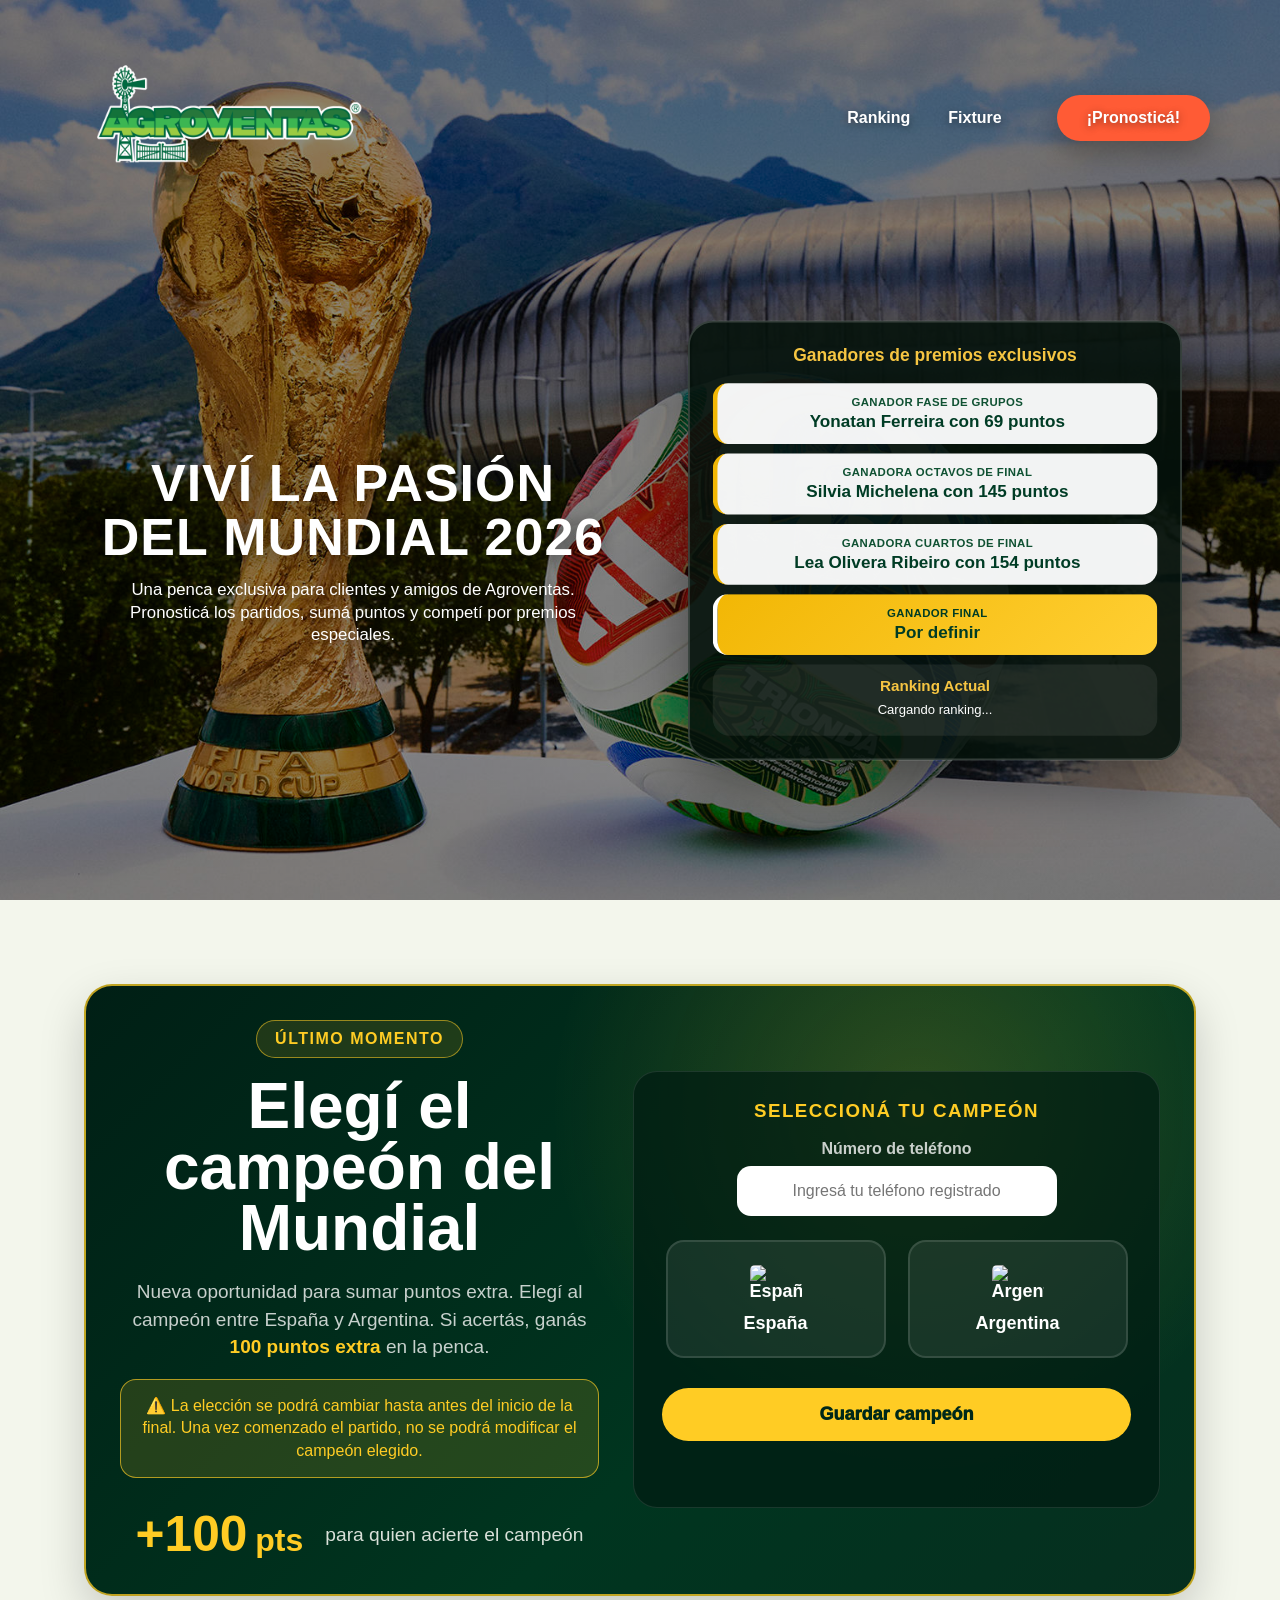
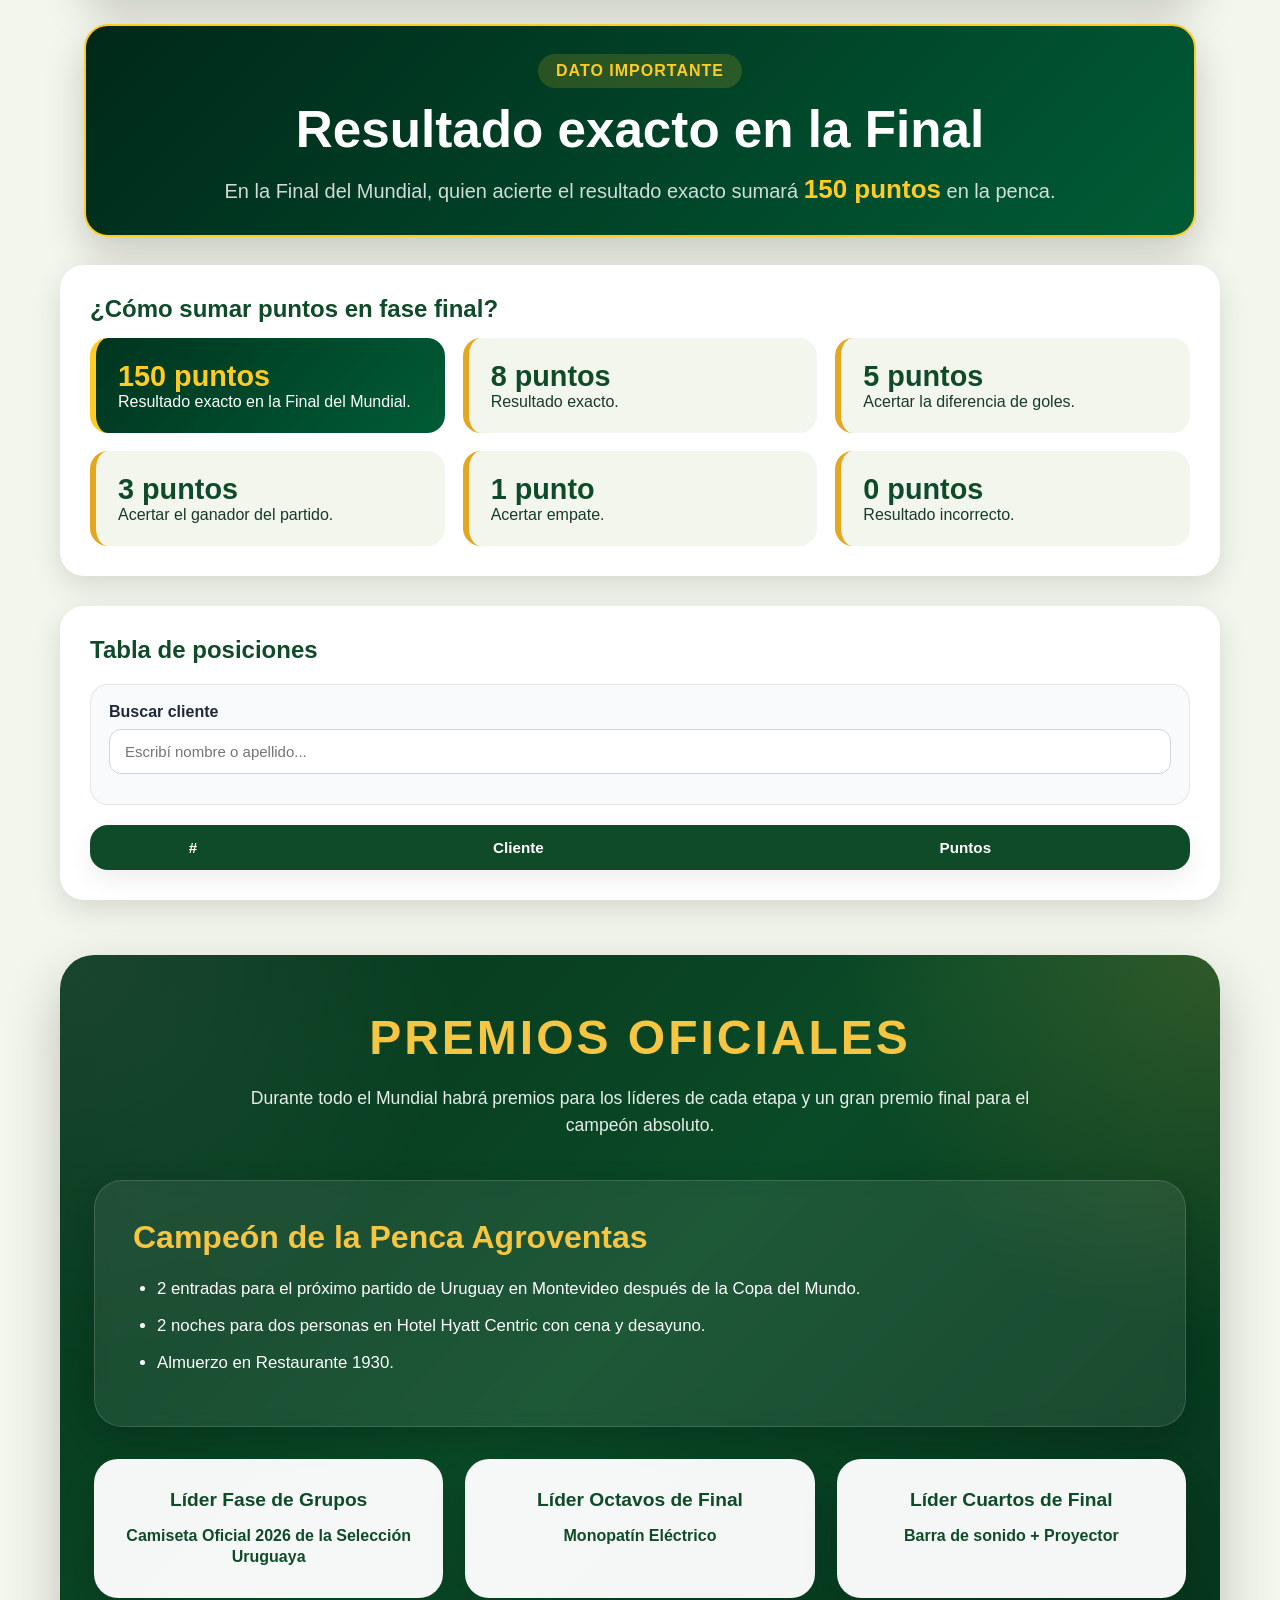
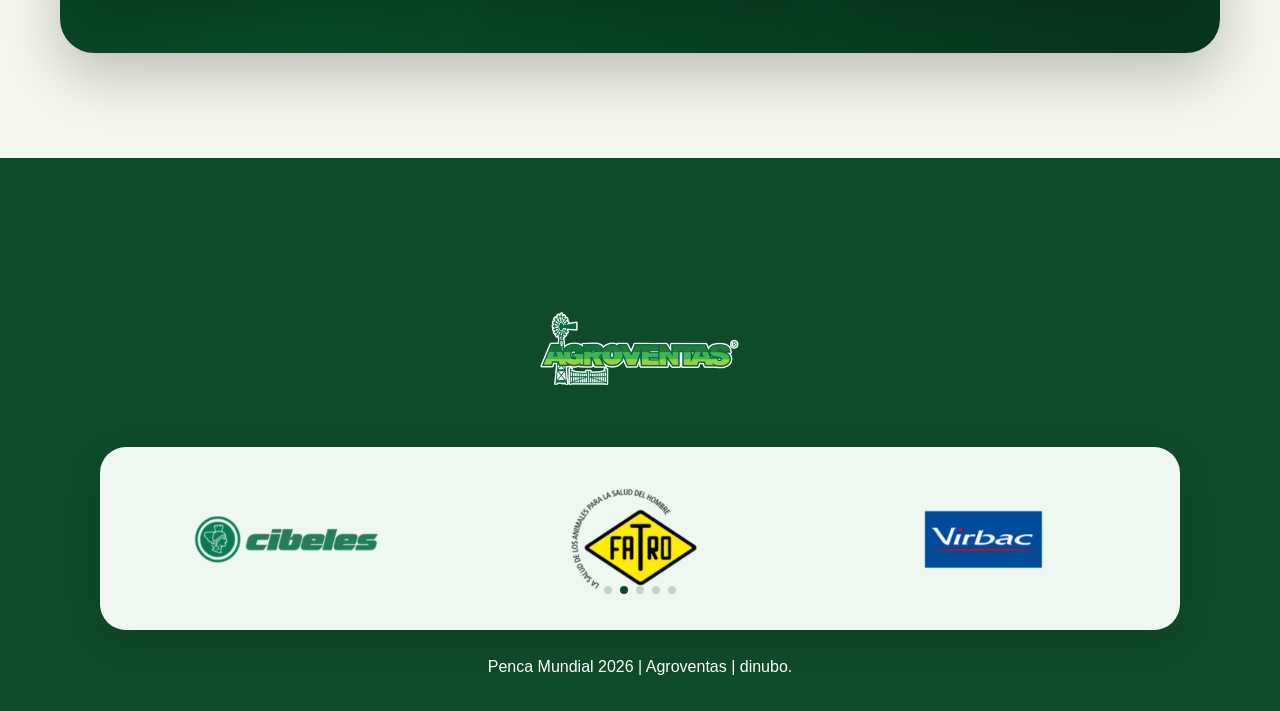
==== commit 13557474: "ajustando detalles de la gran final" ====
--- a/index.html
+++ b/index.html
@@ -6,7 +6,7 @@
 
   <title>Penca Mundial 2026 | Agroventas</title>
 
-<link rel="stylesheet" href="styles.css?v=54" />
+<link rel="stylesheet" href="styles.css?v=55" />
 
   <link
     rel="stylesheet"
@@ -115,9 +115,9 @@
       <h2>Elegí el campeón del Mundial</h2>
 
       <p>
-        Nueva oportunidad para sumar puntos extra. Elegí una selección campeona entre las clasificadas actuales.
-        Si acertás, ganás <strong>100 puntos extra</strong> en la penca.
-      </p>
+  Nueva oportunidad para sumar puntos extra. Elegí al campeón entre España y Argentina. Si acertás, ganás <strong>100 puntos extra</strong> en la penca.
+</p>
+
         <div class="aviso-cierre-campeon">
          ⚠️ La elección se podrá cambiar hasta antes del inicio de la final.
         Una vez comenzado el partido, no se podrá modificar el campeón elegido.
@@ -168,14 +168,6 @@
     </span>
   </label>
 
-  <label class="campeon-opcion">
-    <input type="radio" name="campeonSeleccion" value="Inglaterra">
-    <span>
-      <img src="https://flagcdn.com/w80/gb-eng.png" alt="Inglaterra">
-      Inglaterra
-    </span>
-  </label>
-
 </div>
 
       <button id="guardarCampeon" class="btn-campeon">
@@ -183,125 +175,6 @@
       </button>
 
       <p id="mensajeCampeon" class="mensaje-campeon"></p>
-
-    </div>
-
-  </div>
-
-</section>
-
-<section class="aviso-16avos aviso-eliminatoria-v3">
-
-  <div class="aviso-v3-card">
-
-    <div class="aviso-v3-left">
-
-      <span class="aviso-v3-tag">Actualizado</span>
-
-      <h2 class="titulo-16avos">
-        <span class="titulo-pronostica">Pronosticá</span>
-        <span class="titulo-fase">Semifinales</span>
-      </h2>
-
-      <p>
-        Ya están confirmados los cruces de semifinales.
-        Cargá tus resultados y seguí sumando puntos en la recta final del Mundial.
-      </p>
-
-      <div class="aviso-v3-stats stats-octavos">
-
-        <div>
-          <strong>2</strong>
-          <span>semifinales confirmadas</span>
-        </div>
-
-        <div>
-          <strong>14/07</strong>
-          <span>primera semifinal</span>
-        </div>
-
-        <div>
-          <strong>15/07</strong>
-          <span>segunda semifinal</span>
-        </div>
-
-      </div>
-
-      <div class="aviso-v3-accion">
-
-        <a href="fixture.html?filtro=semifinales" class="btn-aviso-v3">
-          Pronosticar semifinales
-        </a>
-
-        <span>
-          Los pronósticos se bloquean automáticamente cuando comienza cada partido.
-        </span>
-
-      </div>
-
-    </div>
-
-    <div class="aviso-v3-right">
-
-      <h3>Semifinales confirmadas</h3>
-
-      <div class="v3-cruces">
-
-        <div class="v3-separador-cruces">
-          Semifinales
-        </div>
-
-        <div class="v3-cruce">
-
-          <span>
-            <img src="https://flagcdn.com/w40/fr.png" alt="Francia">
-            Francia
-          </span>
-
-          <strong>
-            14/07
-            <small>16:00</small>
-          </strong>
-
-          <span class="v3-derecha">
-            España
-            <img src="https://flagcdn.com/w40/es.png" alt="España">
-          </span>
-
-          <small class="v3-sede">
-            Semifinal
-          </small>
-
-        </div>
-
-        <div class="v3-cruce">
-
-          <span>
-            <img src="https://flagcdn.com/w40/gb-eng.png" alt="Inglaterra">
-            Inglaterra
-          </span>
-
-          <strong>
-            15/07
-            <small>16:00</small>
-          </strong>
-
-          <span class="v3-derecha">
-            Argentina
-            <img src="https://flagcdn.com/w40/ar.png" alt="Argentina">
-          </span>
-
-          <small class="v3-sede">
-            Semifinal
-          </small>
-
-        </div>
-
-      </div>
-
-      <p class="v3-cruces-extra">
-        Después de estos partidos se actualizará la Gran Final.
-      </p>
 
     </div>
 
@@ -531,7 +404,7 @@
 
  <script type="module" src="./campeon.js?v=4"></script>
 
-  <script type="module" src="./index.js?v=46"></script>
+  <script type="module" src="./index.js?v=48"></script>
 
   <script>
     document.addEventListener("DOMContentLoaded", () => {
--- a/styles.css
+++ b/styles.css
@@ -5832,9 +5832,9 @@
 
 .campeon-opciones {
   display: grid;
-  grid-template-columns: repeat(3, 1fr);
-  gap: 14px;
-  margin-bottom: 20px;
+  grid-template-columns: repeat(2, minmax(180px, 220px));
+  justify-content: center;
+  gap: 18px;
 }
 
 .campeon-opcion {
@@ -6660,4 +6660,44 @@
   .aviso-final-150-card p strong {
     font-size: 22px;
   }
+}
+/* Ajuste campeón: solo 2 opciones */
+
+.campeon-opciones {
+  display: grid !important;
+  grid-template-columns: repeat(2, minmax(180px, 220px)) !important;
+  justify-content: center !important;
+  align-items: center !important;
+  gap: 22px !important;
+  margin: 24px auto 30px !important;
+  width: 100% !important;
+}
+
+.campeon-opcion {
+  width: 100% !important;
+}
+
+.campeon-opcion span {
+  width: 100% !important;
+  min-height: 118px !important;
+}
+
+/* Mobile */
+@media (max-width: 768px) {
+  .campeon-opciones {
+    grid-template-columns: repeat(2, minmax(120px, 1fr)) !important;
+    gap: 10px !important;
+    margin: 20px auto 24px !important;
+  }
+
+  .campeon-opcion span {
+    min-height: 92px !important;
+    padding: 10px 6px !important;
+    font-size: 13px !important;
+  }
+
+  .campeon-opcion img {
+    width: 38px !important;
+    height: 26px !important;
+  }
 }
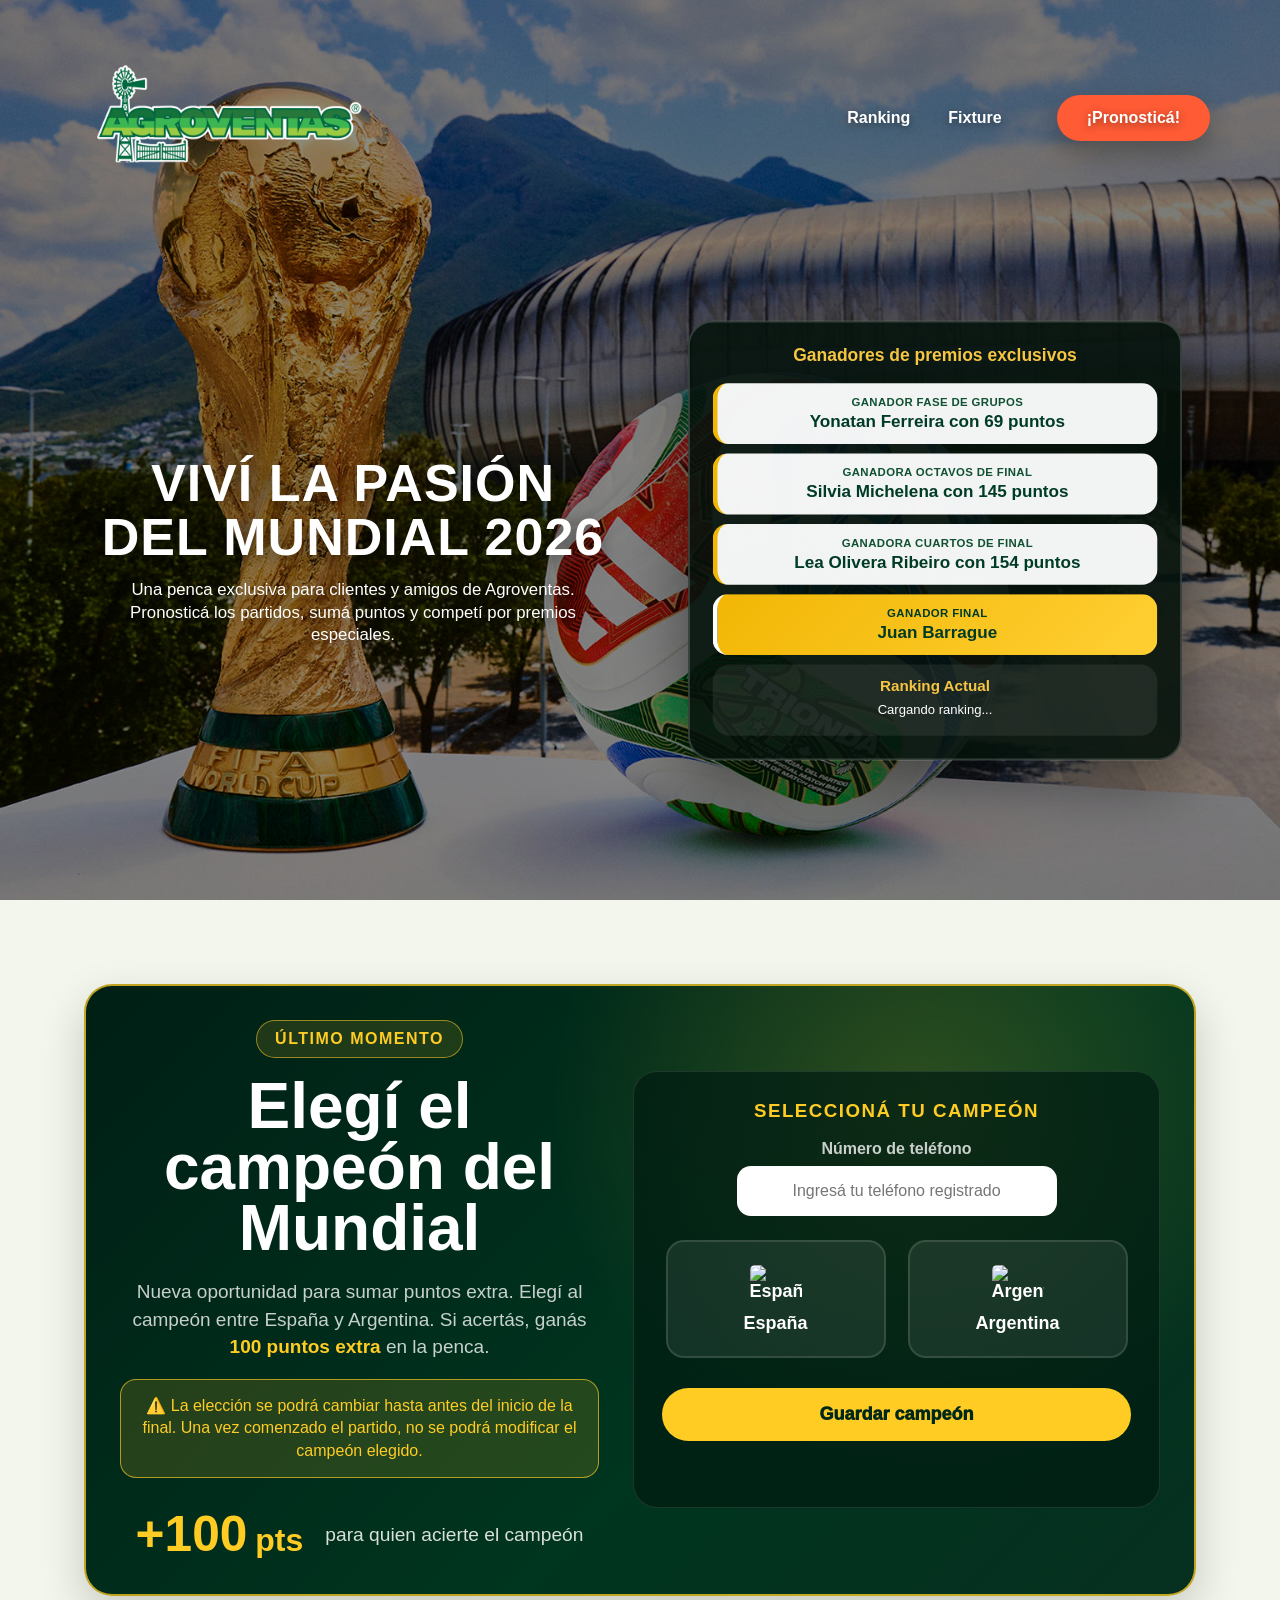
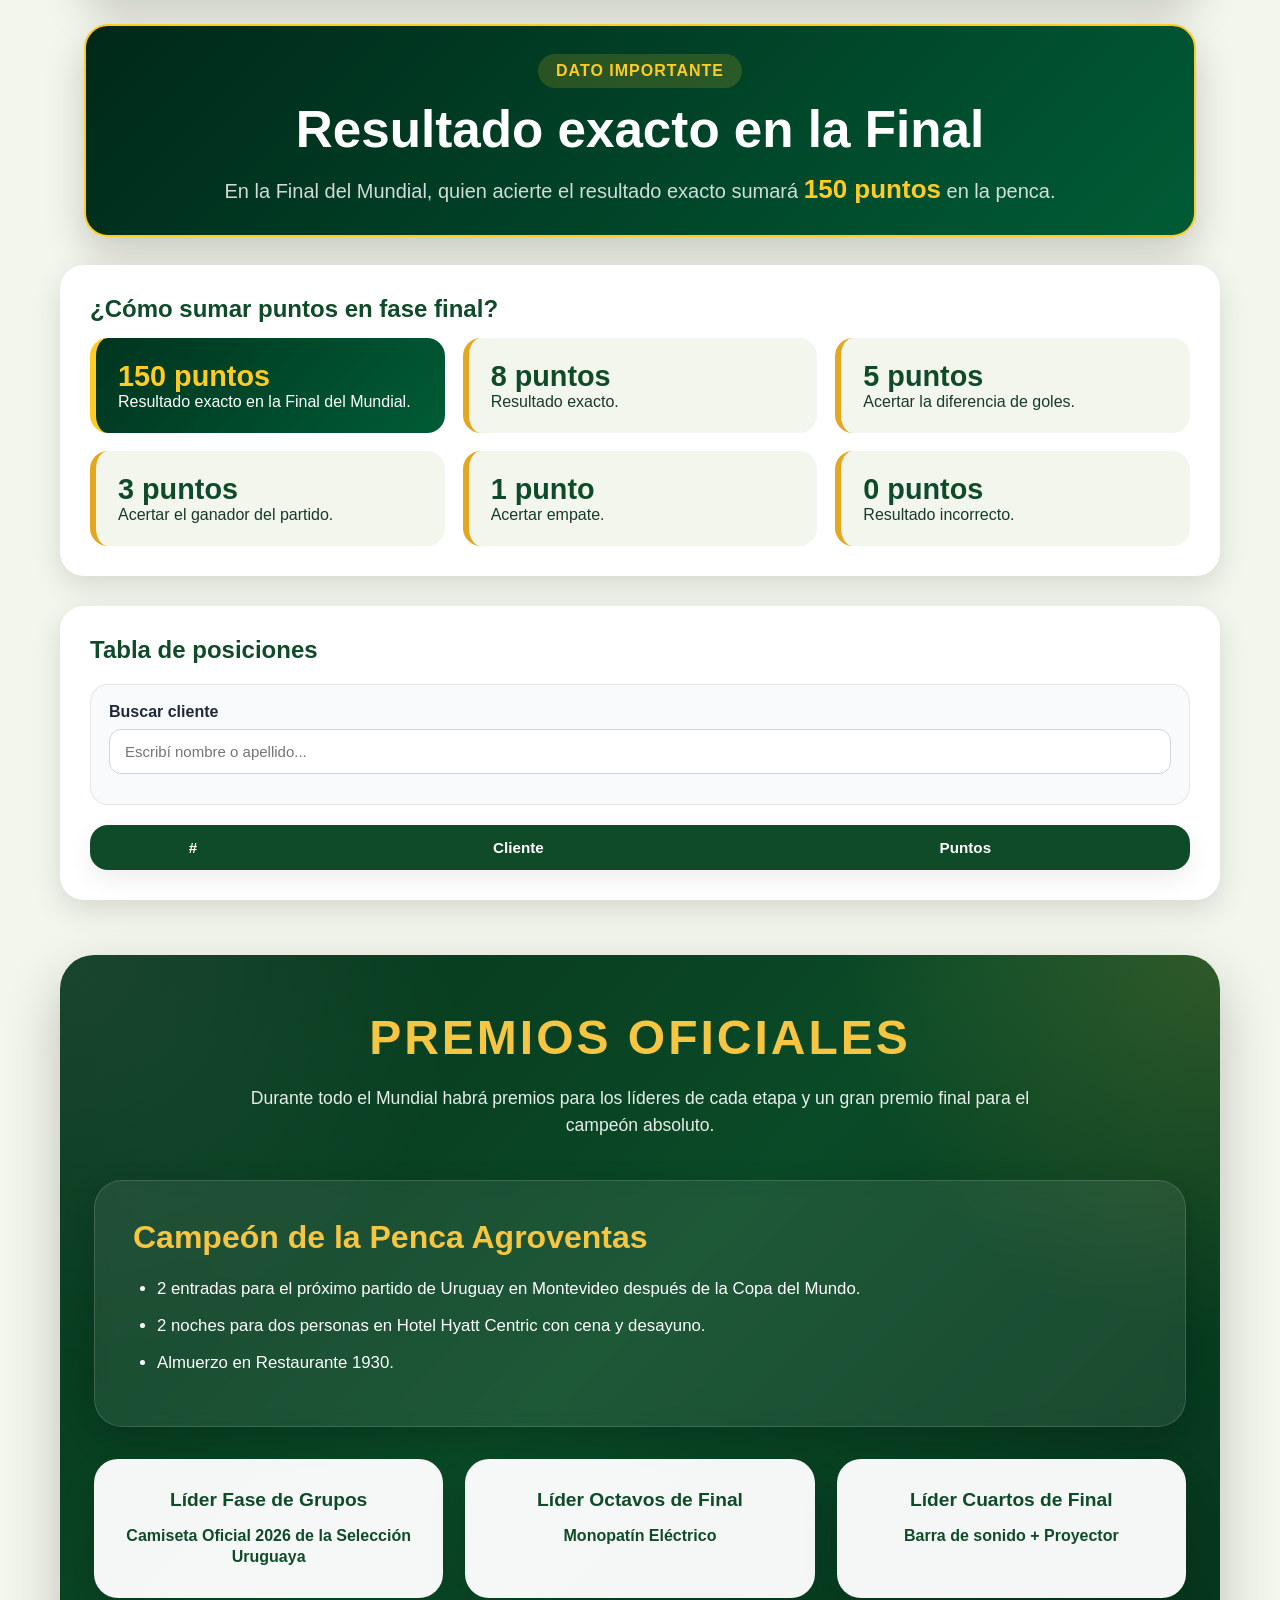
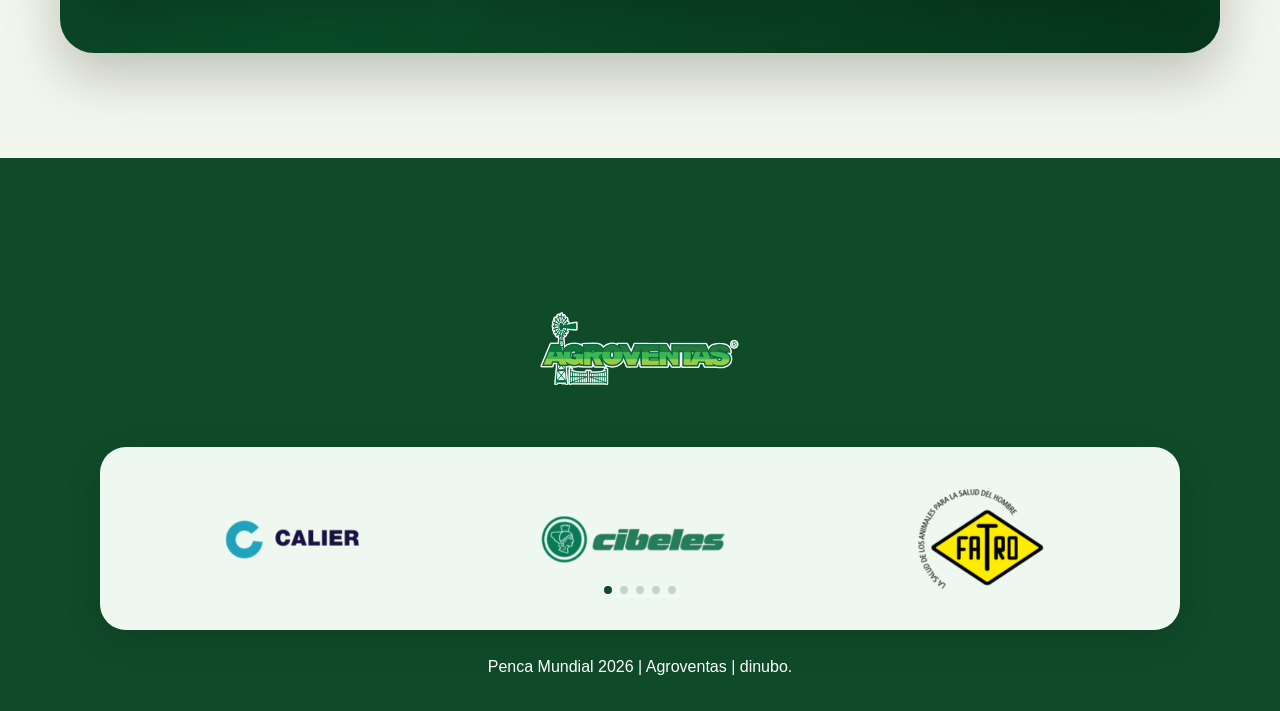
==== commit c0da55e7: "ganador final" ====
--- a/index.html
+++ b/index.html
@@ -6,7 +6,7 @@
 
   <title>Penca Mundial 2026 | Agroventas</title>
 
-<link rel="stylesheet" href="styles.css?v=55" />
+<link rel="stylesheet" href="styles.css?v=57" />
 
   <link
     rel="stylesheet"
@@ -79,7 +79,7 @@
 
     <div class="ganador-item ganador-final">
       <span class="ganador-etapa">GANADOR FINAL</span>
-      <strong class="ganador-nombre">Por definir</strong>
+      <strong class="ganador-nombre">Juan Barrague</strong>
     </div>
 
 
@@ -404,7 +404,7 @@
 
  <script type="module" src="./campeon.js?v=4"></script>
 
-  <script type="module" src="./index.js?v=48"></script>
+  <script type="module" src="./index.js?v=50"></script>
 
   <script>
     document.addEventListener("DOMContentLoaded", () => {
--- a/styles.css
+++ b/styles.css
@@ -6700,4 +6700,136 @@
     width: 38px !important;
     height: 26px !important;
   }
+}
+
+/* Ajuste mobile sección Elegí el campeón */
+
+@media (max-width: 768px) {
+  .aviso-campeon-mundial {
+    width: 100% !important;
+    max-width: 100% !important;
+    padding: 0 14px !important;
+    margin: 24px auto !important;
+    box-sizing: border-box !important;
+    overflow-x: hidden !important;
+  }
+
+  .campeon-card {
+    width: 100% !important;
+    max-width: 100% !important;
+    margin: 0 auto !important;
+    padding: 28px 16px !important;
+    box-sizing: border-box !important;
+
+    display: flex !important;
+    flex-direction: column !important;
+    align-items: center !important;
+    justify-content: center !important;
+
+    text-align: center !important;
+    overflow: hidden !important;
+  }
+
+  .campeon-info {
+    width: 100% !important;
+    max-width: 100% !important;
+    margin: 0 auto !important;
+    padding: 0 !important;
+    text-align: center !important;
+
+    display: flex !important;
+    flex-direction: column !important;
+    align-items: center !important;
+  }
+
+  .campeon-info h2 {
+    width: 100% !important;
+    max-width: 320px !important;
+    margin-left: auto !important;
+    margin-right: auto !important;
+    text-align: center !important;
+    font-size: 38px !important;
+    line-height: 0.95 !important;
+  }
+
+  .campeon-info p {
+    width: 100% !important;
+    max-width: 300px !important;
+    margin-left: auto !important;
+    margin-right: auto !important;
+    text-align: center !important;
+  }
+
+  .aviso-cierre-campeon {
+    width: 100% !important;
+    max-width: 300px !important;
+    margin-left: auto !important;
+    margin-right: auto !important;
+    box-sizing: border-box !important;
+    text-align: center !important;
+  }
+
+  .campeon-bonus {
+    width: 100% !important;
+    max-width: 300px !important;
+    margin-left: auto !important;
+    margin-right: auto !important;
+    text-align: center !important;
+    align-items: center !important;
+    justify-content: center !important;
+  }
+
+  .campeon-form-box {
+    width: 100% !important;
+    max-width: 300px !important;
+    margin: 24px auto 0 !important;
+    padding: 24px 14px !important;
+    box-sizing: border-box !important;
+    text-align: center !important;
+  }
+}
+
+/* Evita corrimiento horizontal en mobile */
+html,
+body {
+  max-width: 100% !important;
+  overflow-x: hidden !important;
+}
+/* Buscador clientes admin */
+
+.buscador-admin-clientes {
+  margin: 20px 0 24px;
+  max-width: 460px;
+}
+
+.buscador-admin-clientes label {
+  display: block;
+  margin-bottom: 8px;
+  color: #003f2a;
+  font-weight: 800;
+}
+
+.buscador-admin-clientes input {
+  width: 100%;
+  padding: 14px 18px;
+  border-radius: 14px;
+  border: 2px solid rgba(0, 63, 42, 0.18);
+  font-size: 16px;
+  outline: none;
+  box-sizing: border-box;
+}
+
+.buscador-admin-clientes input:focus {
+  border-color: #ffcc24;
+  box-shadow: 0 0 0 4px rgba(255, 204, 36, 0.18);
+}
+
+@media (max-width: 768px) {
+  .buscador-admin-clientes {
+    max-width: 100%;
+  }
+
+  .buscador-admin-clientes input {
+    font-size: 15px;
+  }
 }
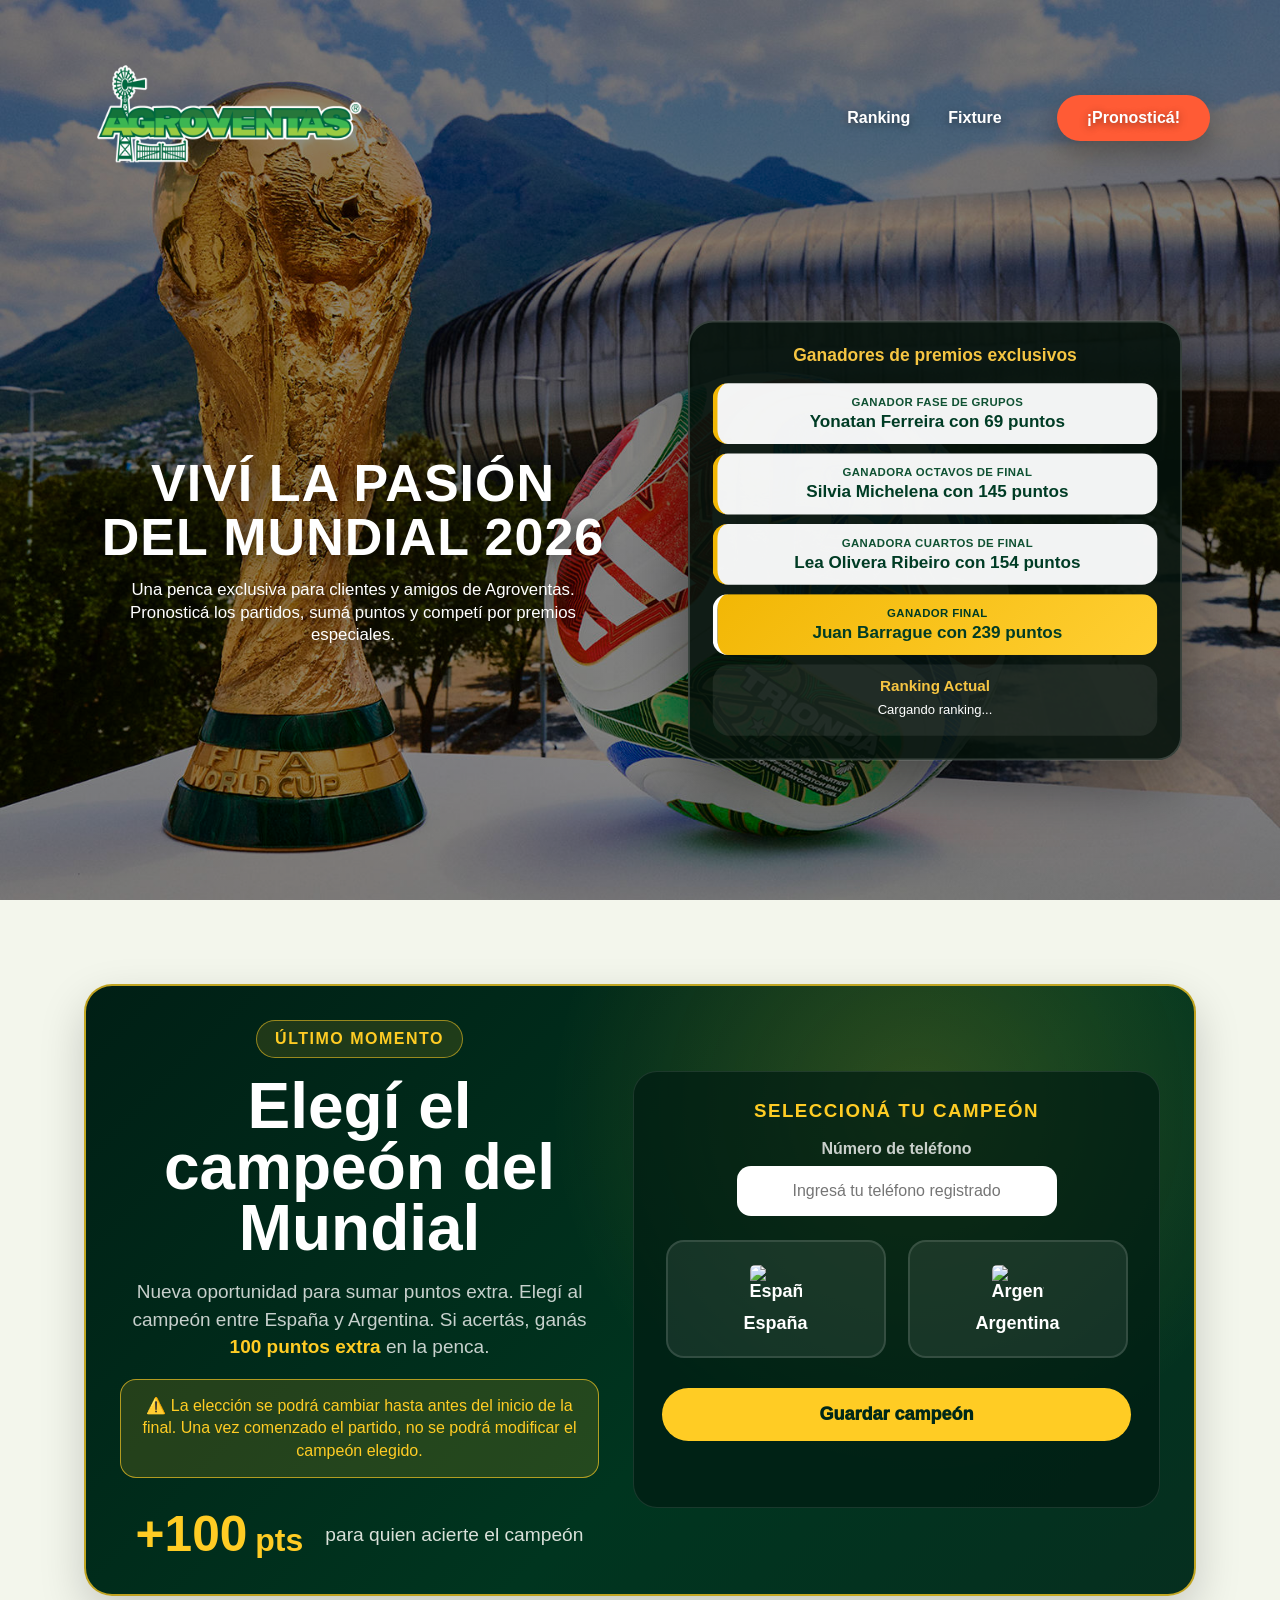
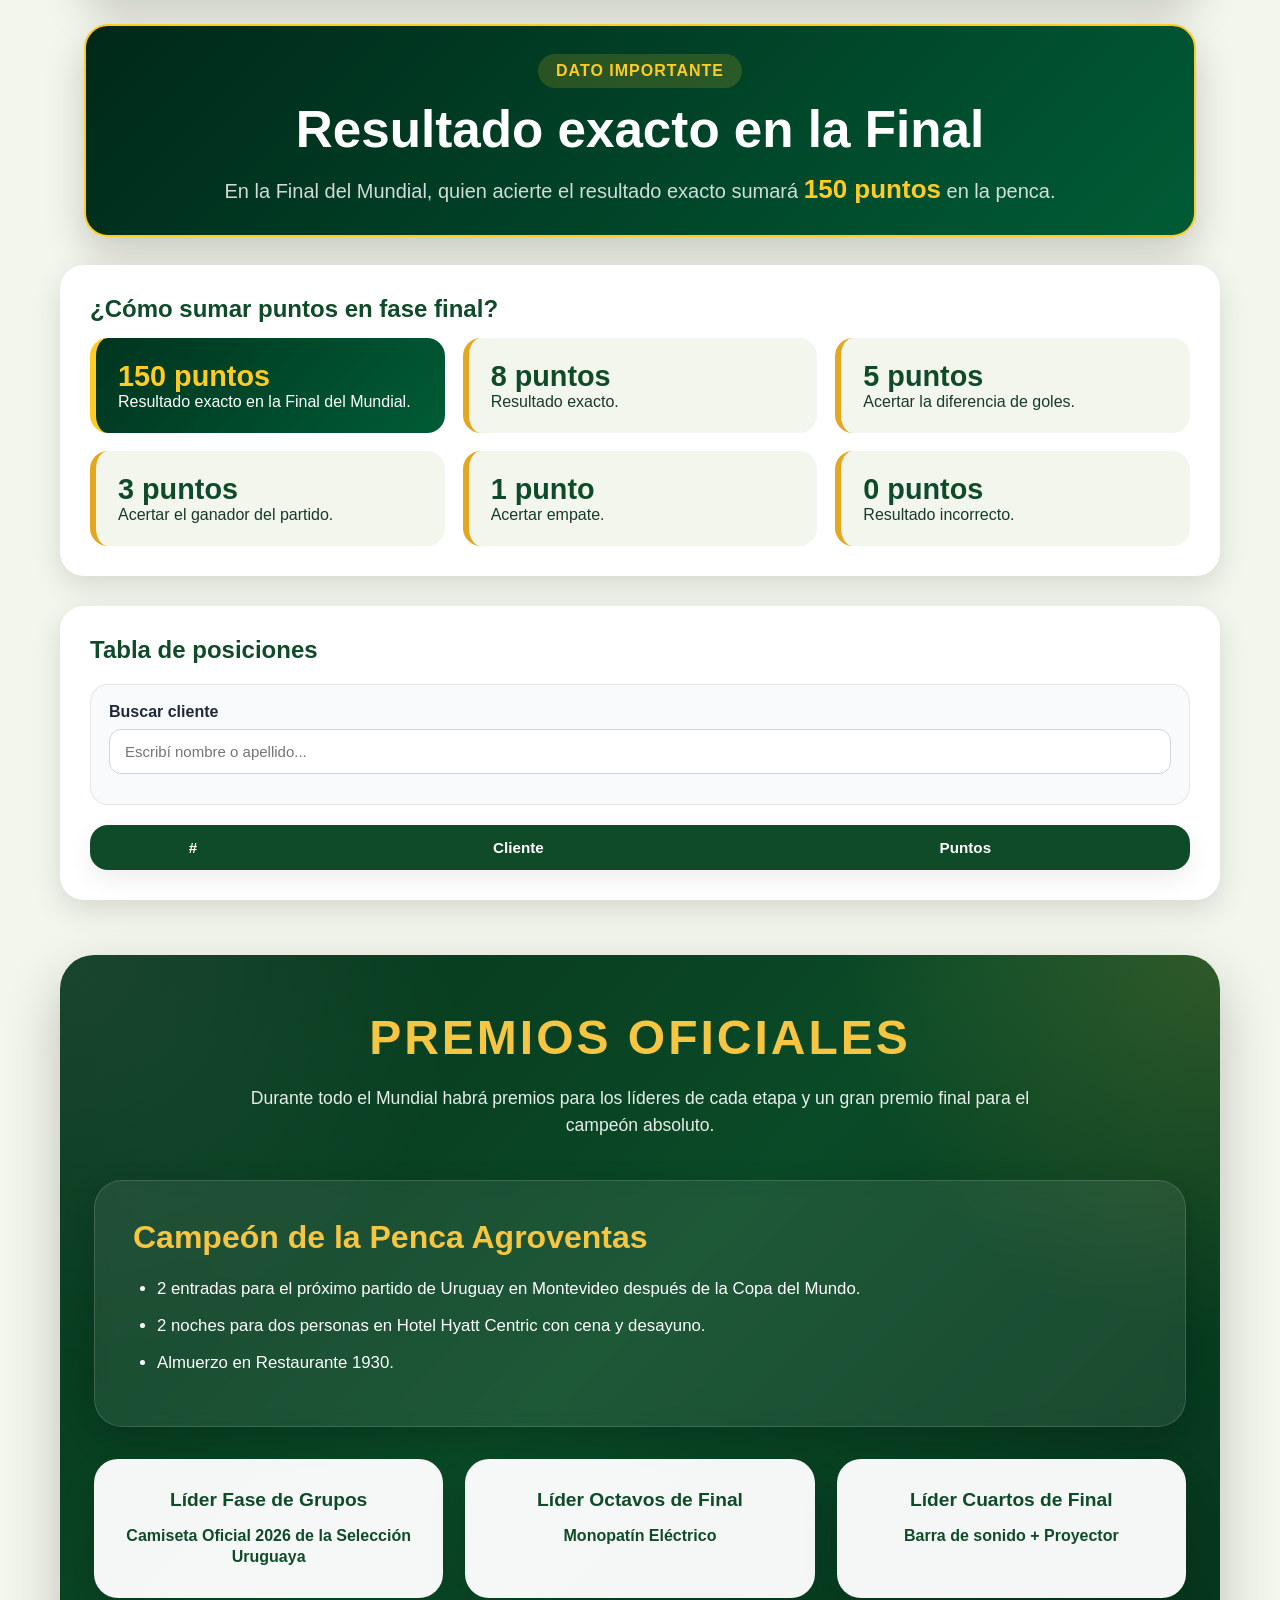
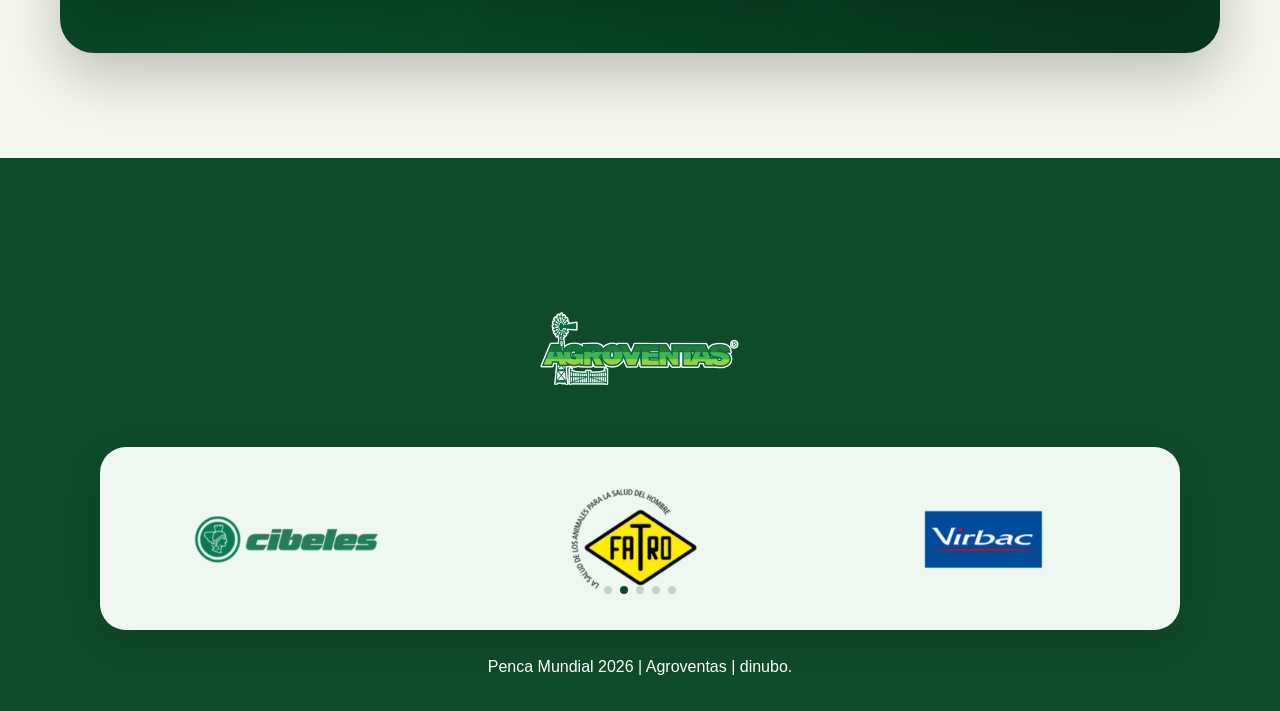
==== commit 2e6a66b4: "ganador final" ====
--- a/index.html
+++ b/index.html
@@ -79,7 +79,7 @@
 
     <div class="ganador-item ganador-final">
       <span class="ganador-etapa">GANADOR FINAL</span>
-      <strong class="ganador-nombre">Juan Barrague</strong>
+      <strong class="ganador-nombre">Juan Barrague con 239 puntos</strong>
     </div>
 
 
